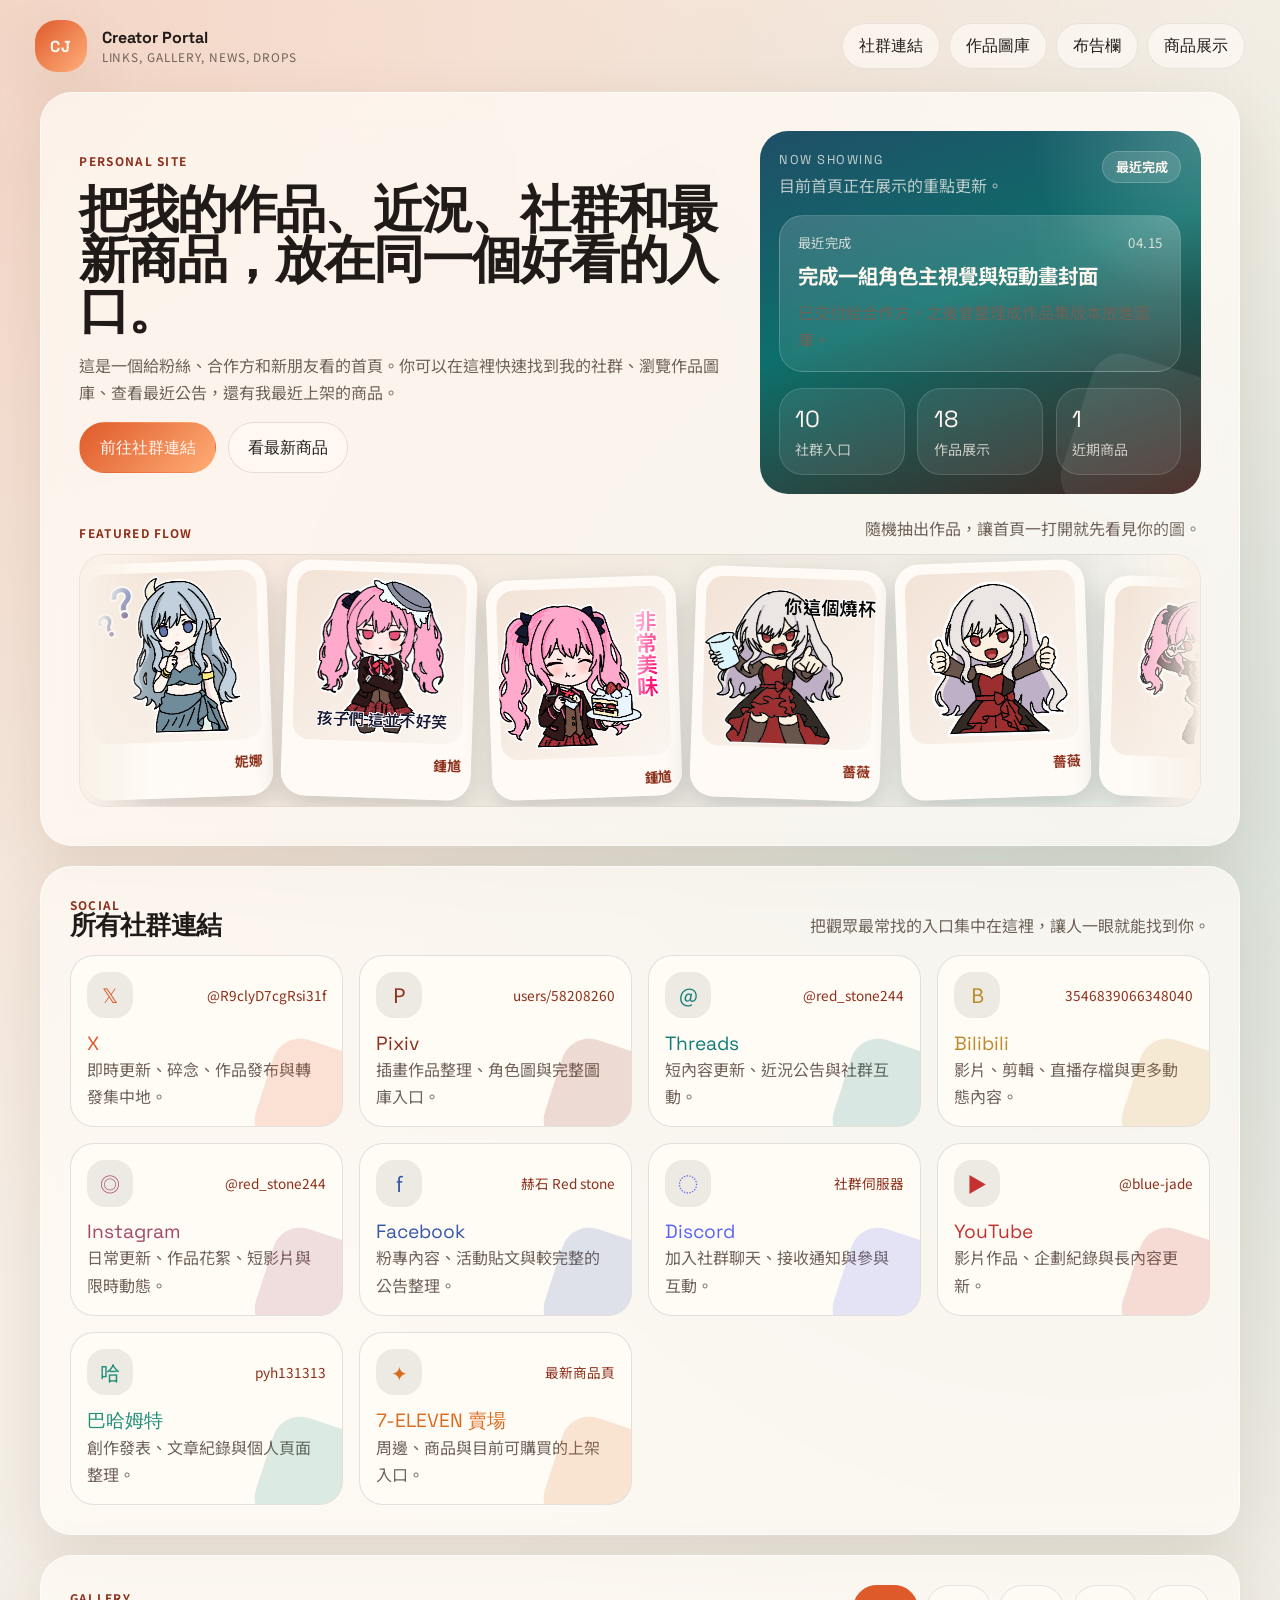
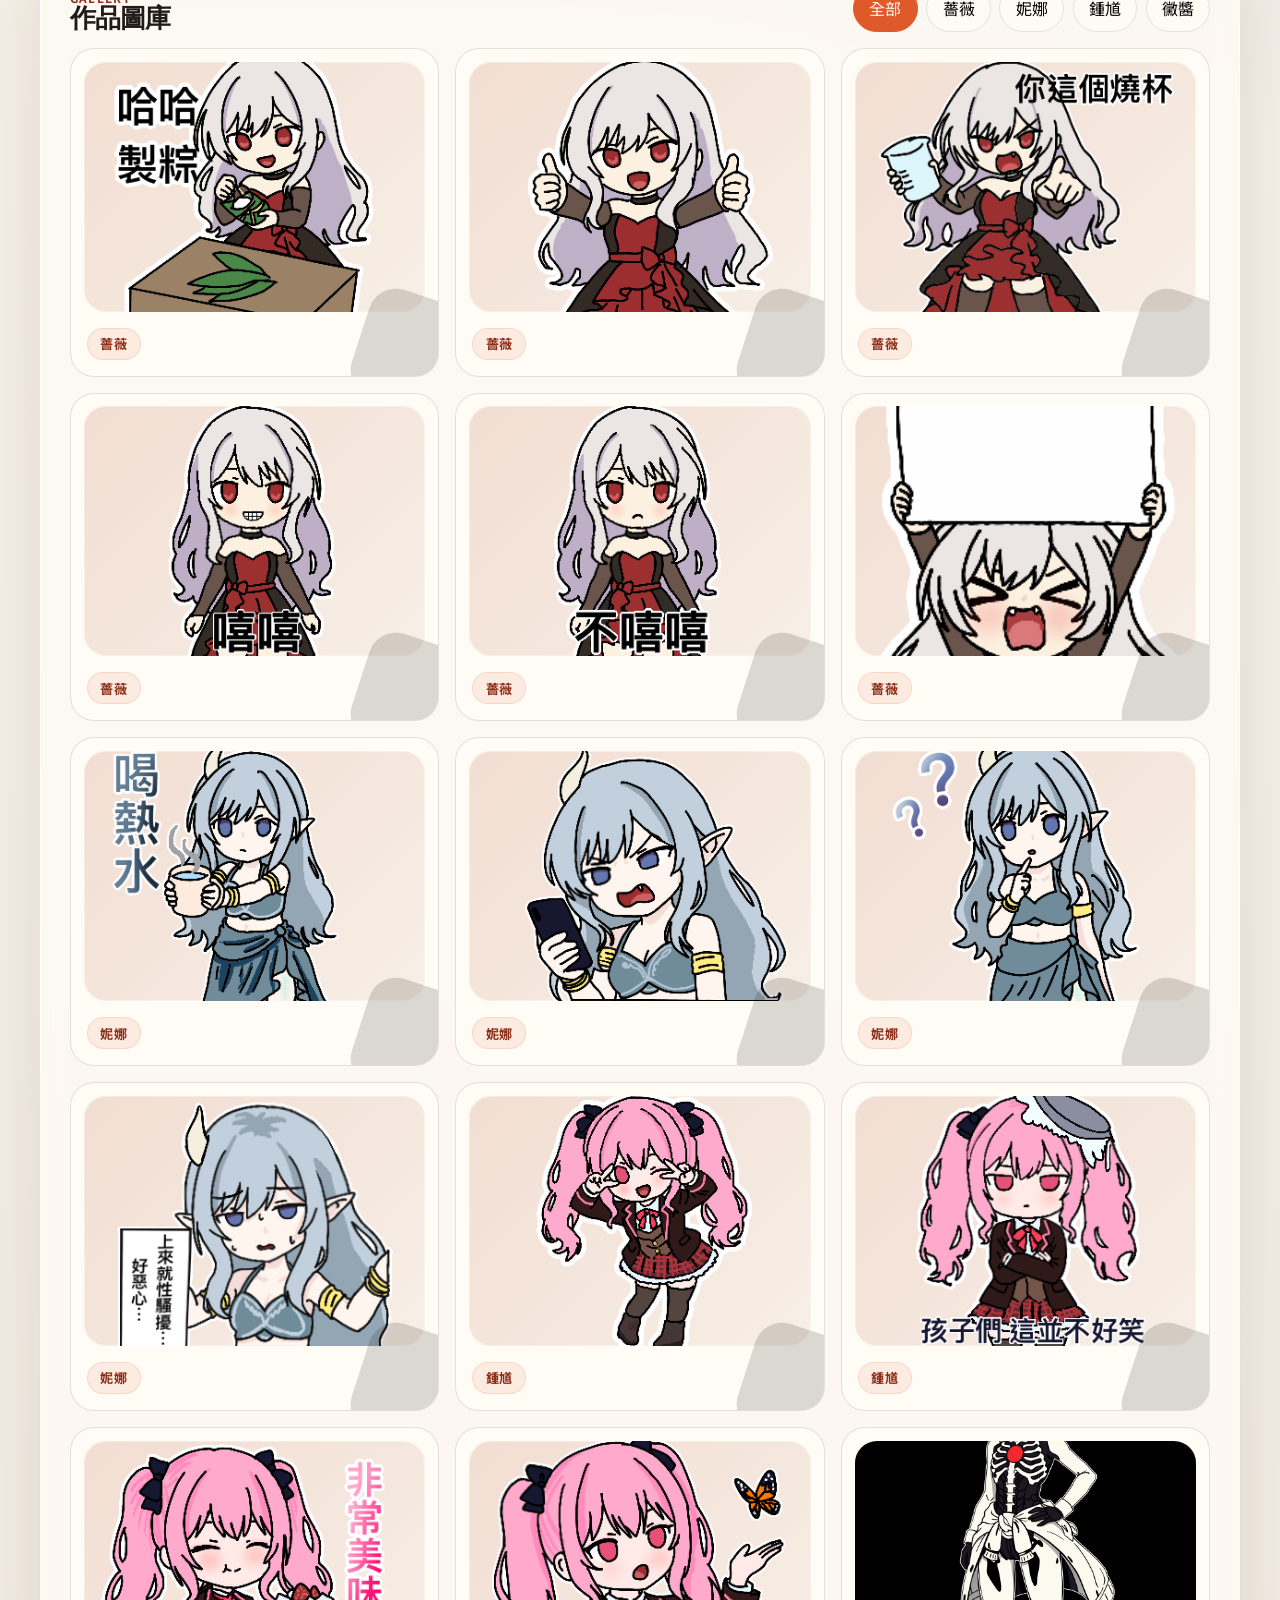
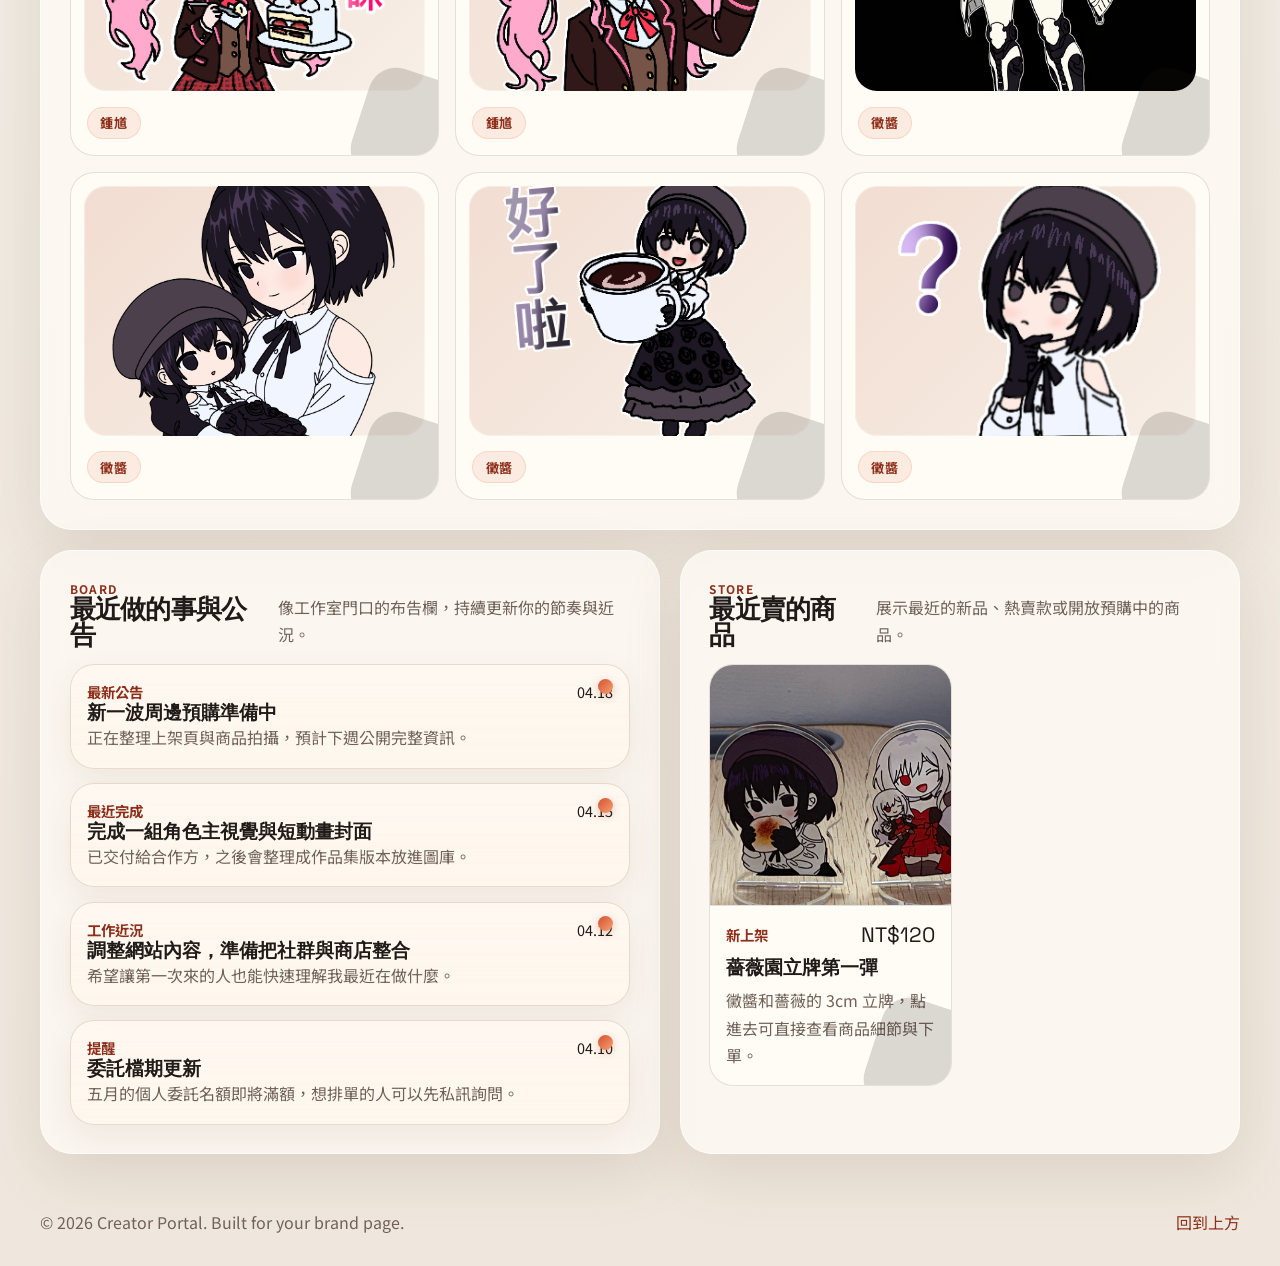
==== index.html @ 89eb7fda "Initial site build" ====
<!DOCTYPE html>
<html lang="zh-Hant">
  <head>
    <meta charset="UTF-8" />
    <meta name="viewport" content="width=device-width, initial-scale=1.0" />
    <title>Creator Link Hub</title>
    <meta
      name="description"
      content="整合社群連結、作品圖庫、最新公告與近期商品展示的個人網站。"
    />
    <link rel="preconnect" href="https://fonts.googleapis.com" />
    <link rel="preconnect" href="https://fonts.gstatic.com" crossorigin />
    <link
      href="https://fonts.googleapis.com/css2?family=Space+Grotesk:wght@400;500;700&family=Noto+Sans+TC:wght@400;500;700;900&display=swap"
      rel="stylesheet"
    />
    <link rel="stylesheet" href="./styles.css" />
  </head>
  <body>
    <div class="page-noise"></div>

    <header class="site-header">
      <a class="brand" href="#top">
        <span class="brand-mark">CJ</span>
        <span class="brand-copy">
          <strong>Creator Portal</strong>
          <small>links, gallery, news, drops</small>
        </span>
      </a>

      <nav class="site-nav" aria-label="主選單">
        <a href="#links">社群連結</a>
        <a href="#gallery">作品圖庫</a>
        <a href="#board">布告欄</a>
        <a href="#shop">商品展示</a>
      </nav>
    </header>

    <main id="top">
      <section class="hero">
        <div class="hero-copy">
          <p class="eyebrow">Personal Site</p>
          <h1>把我的作品、近況、社群和最新商品，放在同一個好看的入口。</h1>
          <p class="hero-text">
            這是一個給粉絲、合作方和新朋友看的首頁。你可以在這裡快速找到我的社群、瀏覽作品圖庫、查看最近公告，還有我最近上架的商品。
          </p>
          <div class="hero-actions">
            <a class="button button-primary" href="#links">前往社群連結</a>
            <a class="button button-ghost" href="#shop">看最新商品</a>
          </div>
        </div>

        <aside class="hero-panel">
          <div class="hero-panel-head">
            <div>
              <p class="panel-label">Now Showing</p>
              <p class="hero-panel-copy">目前首頁正在展示的重點更新。</p>
            </div>
            <span class="headline-badge" id="headlineBadge">精選中</span>
          </div>
          <div class="headline-card">
            <div class="headline-meta">
              <span id="headlineType">最新動態</span>
              <span id="headlineDate">--.--</span>
            </div>
            <strong id="headlineTitle">載入最新動態中...</strong>
            <p id="headlineText"></p>
          </div>
          <div class="hero-stats" id="heroStats"></div>
        </aside>

        <div class="hero-marquee-band">
          <div class="hero-marquee-intro">
            <p class="eyebrow">Featured Flow</p>
            <p class="hero-marquee-copy">隨機抽出作品，讓首頁一打開就先看見你的圖。</p>
          </div>
          <div class="marquee-shell" aria-label="作品跑馬燈">
            <div class="marquee-track" id="marqueeTrack"></div>
          </div>
        </div>
      </section>

      <section class="section-block" id="links">
        <div class="section-heading">
          <div>
            <p class="eyebrow">Social</p>
            <h2>所有社群連結</h2>
          </div>
          <p class="section-intro">把觀眾最常找的入口集中在這裡，讓人一眼就能找到你。</p>
        </div>
        <div class="social-grid" id="socialGrid"></div>
      </section>

      <section class="section-block" id="gallery">
        <div class="section-heading">
          <div>
            <p class="eyebrow">Gallery</p>
            <h2>作品圖庫</h2>
          </div>
          <div class="gallery-tools">
            <div class="gallery-filters" id="galleryFilters"></div>
          </div>
        </div>
        <div class="gallery-grid" id="galleryGrid"></div>
      </section>

      <section class="split-layout">
        <section class="section-block board-section" id="board">
          <div class="section-heading">
            <div>
              <p class="eyebrow">Board</p>
              <h2>最近做的事與公告</h2>
            </div>
            <p class="section-intro">像工作室門口的布告欄，持續更新你的節奏與近況。</p>
          </div>
          <div class="board-list" id="boardList"></div>
        </section>

        <section class="section-block shop-section" id="shop">
          <div class="section-heading">
            <div>
              <p class="eyebrow">Store</p>
              <h2>最近賣的商品</h2>
            </div>
            <p class="section-intro">展示最近的新品、熱賣款或開放預購中的商品。</p>
          </div>
          <div class="shop-grid" id="shopGrid"></div>
        </section>
      </section>
    </main>

    <footer class="site-footer">
      <p>© <span id="yearLabel"></span> Creator Portal. Built for your brand page.</p>
      <a href="#top">回到上方</a>
    </footer>

    <script src="./app.js"></script>
  </body>
</html>
---- styles.css ----
:root {
  --bg: #f4efe7;
  --bg-strong: #f8f4ee;
  --ink: #201b18;
  --muted: #6f6259;
  --line: rgba(32, 27, 24, 0.12);
  --card: rgba(255, 251, 246, 0.74);
  --card-strong: rgba(255, 251, 246, 0.92);
  --accent: #df5a2a;
  --accent-deep: #8d2f1a;
  --accent-soft: #ffd8c4;
  --teal: #0f7c78;
  --gold: #bd8a2a;
  --shadow: 0 20px 60px rgba(94, 55, 23, 0.12);
  --radius-xl: 32px;
  --radius-lg: 24px;
  --radius-md: 18px;
}

* {
  box-sizing: border-box;
}

html {
  scroll-behavior: smooth;
}

body {
  margin: 0;
  min-height: 100vh;
  color: var(--ink);
  font-family: "Noto Sans TC", sans-serif;
  background:
    radial-gradient(circle at top left, rgba(223, 90, 42, 0.18), transparent 28%),
    radial-gradient(circle at 85% 18%, rgba(15, 124, 120, 0.13), transparent 25%),
    linear-gradient(180deg, #f8f1e8 0%, #f2ede6 55%, #efe7dd 100%);
}

a {
  color: inherit;
  text-decoration: none;
}

button {
  font: inherit;
}

img {
  max-width: 100%;
  display: block;
}

.page-noise {
  position: fixed;
  inset: 0;
  pointer-events: none;
  opacity: 0.2;
  background-image:
    linear-gradient(rgba(255, 255, 255, 0.16) 1px, transparent 1px),
    linear-gradient(90deg, rgba(32, 27, 24, 0.02) 1px, transparent 1px);
  background-size: 100% 100%, 24px 24px;
}

.site-header,
main,
.site-footer {
  position: relative;
  z-index: 1;
}

.site-header {
  display: flex;
  align-items: center;
  justify-content: space-between;
  gap: 1rem;
  padding: 1.25rem clamp(1rem, 3vw, 2.2rem);
}

.brand {
  display: inline-flex;
  align-items: center;
  gap: 0.9rem;
}

.brand-mark {
  width: 3.25rem;
  height: 3.25rem;
  display: grid;
  place-items: center;
  border-radius: 22px;
  background: linear-gradient(135deg, var(--accent), #ffb07d);
  color: #fff7f1;
  font-family: "Space Grotesk", sans-serif;
  font-weight: 700;
  letter-spacing: 0.06em;
  box-shadow: var(--shadow);
}

.brand-copy {
  display: grid;
}

.brand-copy strong,
.site-nav a,
.button,
h1,
h2,
.social-name,
.stat-value,
.product-price {
  font-family: "Space Grotesk", sans-serif;
}

.brand-copy small {
  color: var(--muted);
  text-transform: uppercase;
  letter-spacing: 0.08em;
  font-size: 0.74rem;
}

.site-nav {
  display: flex;
  flex-wrap: wrap;
  gap: 0.55rem;
}

.site-nav a {
  padding: 0.7rem 1rem;
  border-radius: 999px;
  background: rgba(255, 251, 246, 0.65);
  border: 1px solid rgba(32, 27, 24, 0.08);
  transition: transform 160ms ease, background 160ms ease;
}

.site-nav a:hover,
.button:hover,
.filter-chip:hover {
  transform: translateY(-1px);
}

main {
  width: min(1200px, calc(100% - 2rem));
  margin: 0 auto;
  padding-bottom: 3rem;
}

.hero,
.section-block {
  background: var(--card);
  border: 1px solid rgba(255, 255, 255, 0.6);
  box-shadow: var(--shadow);
  backdrop-filter: blur(14px);
}

.marquee-heading {
  display: flex;
  align-items: center;
  justify-content: space-between;
  gap: 1rem;
  margin-bottom: 0.9rem;
}

.marquee-copy {
  color: var(--muted);
}

.hero-marquee-intro {
  display: flex;
  align-items: end;
  justify-content: space-between;
  gap: 1rem;
}

.hero-marquee-copy {
  color: var(--muted);
  line-height: 1.6;
}

.marquee-shell {
  position: relative;
  overflow: hidden;
  border-radius: 26px;
  padding: 0.45rem 0;
  background:
    linear-gradient(90deg, rgba(255, 248, 242, 0.96), rgba(255, 248, 242, 0.14) 10%, rgba(255, 248, 242, 0.14) 90%, rgba(255, 248, 242, 0.96)),
    linear-gradient(135deg, rgba(223, 90, 42, 0.09), rgba(15, 124, 120, 0.08));
  border: 1px solid rgba(32, 27, 24, 0.08);
}

.marquee-shell::before,
.marquee-shell::after {
  content: "";
  position: absolute;
  top: 0;
  bottom: 0;
  width: 4.5rem;
  z-index: 2;
  pointer-events: none;
}

.marquee-shell::before {
  left: 0;
  background: linear-gradient(90deg, rgba(248, 241, 232, 1), rgba(248, 241, 232, 0));
}

.marquee-shell::after {
  right: 0;
  background: linear-gradient(270deg, rgba(248, 241, 232, 1), rgba(248, 241, 232, 0));
}

.marquee-track {
  display: flex;
  width: max-content;
  gap: 0.9rem;
  animation: marquee-scroll 34s linear infinite;
  will-change: transform;
}

.marquee-item {
  width: 190px;
  flex: 0 0 190px;
  padding: 0.55rem;
  border-radius: 24px;
  background: rgba(255, 251, 246, 0.94);
  border: 1px solid rgba(255, 255, 255, 0.38);
  box-shadow: 0 12px 28px rgba(11, 25, 31, 0.16);
  transform: rotate(calc(var(--tilt, 0) * 1deg));
}

.marquee-item:nth-child(3n) {
  margin-top: 1rem;
}

.marquee-item:nth-child(4n) {
  margin-top: 0.35rem;
}

.marquee-image {
  width: 100%;
  aspect-ratio: 1 / 1;
  object-fit: cover;
  border-radius: 18px;
  background: linear-gradient(135deg, #f3e3d7, #fbf6f0);
}

.marquee-caption {
  display: flex;
  justify-content: flex-end;
  margin-top: 0.65rem;
  font-size: 0.86rem;
}

.marquee-caption span {
  color: var(--accent-deep);
  white-space: nowrap;
  font-weight: 700;
}

.hero {
  display: grid;
  grid-template-columns: minmax(0, 1.2fr) minmax(300px, 0.8fr);
  gap: 1.2rem;
  padding: clamp(1.4rem, 4vw, 2.4rem);
  border-radius: var(--radius-xl);
  overflow: hidden;
}

.hero-copy {
  display: grid;
  align-content: center;
  gap: 1rem;
}

.hero-marquee-band {
  grid-column: 1 / -1;
  display: grid;
  gap: 0.8rem;
  padding-top: 0.15rem;
}

.eyebrow {
  margin: 0;
  color: var(--accent-deep);
  text-transform: uppercase;
  letter-spacing: 0.11em;
  font-size: 0.74rem;
  font-weight: 700;
}

h1,
h2,
p {
  margin: 0;
}

h3 {
  margin: 0;
  font-family: "Space Grotesk", sans-serif;
  font-size: 1.2rem;
  line-height: 1.15;
}

h1 {
  font-size: clamp(2.2rem, 4vw, 4.8rem);
  line-height: 0.98;
  letter-spacing: -0.04em;
}

h2 {
  font-size: clamp(1.6rem, 2vw, 2.3rem);
  line-height: 1;
  letter-spacing: -0.03em;
}

.hero-text,
.section-intro,
.headline-card p,
.social-copy,
.gallery-copy,
.board-copy,
.product-copy {
  color: var(--muted);
  line-height: 1.7;
}

.hero-actions {
  display: flex;
  flex-wrap: wrap;
  gap: 0.75rem;
}

.button {
  display: inline-flex;
  align-items: center;
  justify-content: center;
  min-height: 3rem;
  padding: 0.85rem 1.2rem;
  border-radius: 999px;
  border: 1px solid transparent;
  transition: transform 160ms ease, background 160ms ease, border 160ms ease;
}

.button-primary {
  background: linear-gradient(135deg, var(--accent), #ffad76);
  color: #fff9f4;
}

.button-ghost {
  background: rgba(255, 251, 246, 0.6);
  border-color: rgba(32, 27, 24, 0.12);
}

.hero-panel {
  position: relative;
  display: grid;
  gap: 1rem;
  align-content: start;
  padding: 1.2rem;
  border-radius: 28px;
  color: #fff8f1;
  background:
    radial-gradient(circle at top right, rgba(255, 255, 255, 0.22), transparent 30%),
    linear-gradient(160deg, #1f4f67 0%, #0d6f6b 45%, #43211c 100%);
}

.hero-panel::after {
  content: "";
  position: absolute;
  right: -2rem;
  bottom: -2rem;
  width: 10rem;
  height: 10rem;
  border-radius: 32px;
  background: rgba(255, 255, 255, 0.08);
  transform: rotate(18deg);
}

.panel-label {
  position: relative;
  z-index: 1;
  font-family: "Space Grotesk", sans-serif;
  letter-spacing: 0.12em;
  text-transform: uppercase;
  font-size: 0.8rem;
  color: rgba(255, 248, 241, 0.75);
}

.hero-panel-head {
  position: relative;
  z-index: 1;
  display: flex;
  align-items: start;
  justify-content: space-between;
  gap: 1rem;
}

.hero-panel-copy {
  margin-top: 0.35rem;
  color: rgba(255, 248, 241, 0.72);
  line-height: 1.6;
}

.headline-badge {
  display: inline-flex;
  align-items: center;
  justify-content: center;
  min-height: 2rem;
  padding: 0.35rem 0.8rem;
  border-radius: 999px;
  background: rgba(255, 255, 255, 0.14);
  border: 1px solid rgba(255, 255, 255, 0.18);
  color: #fff8f1;
  font-size: 0.82rem;
  font-weight: 700;
  white-space: nowrap;
}

.headline-card,
.stat-card,
.social-card,
.gallery-card,
.board-card,
.product-card {
  position: relative;
  overflow: hidden;
  border-radius: var(--radius-lg);
}

.headline-card {
  position: relative;
  z-index: 1;
  display: grid;
  gap: 0.75rem;
  padding: 1.1rem;
  background:
    linear-gradient(180deg, rgba(255, 255, 255, 0.16), rgba(255, 255, 255, 0.08)),
    radial-gradient(circle at top right, rgba(255, 255, 255, 0.12), transparent 36%);
  border: 1px solid rgba(255, 255, 255, 0.16);
}

.headline-card strong {
  font-size: 1.28rem;
  line-height: 1.1;
}

.headline-meta {
  display: flex;
  align-items: center;
  justify-content: space-between;
  gap: 0.8rem;
  color: rgba(255, 248, 241, 0.78);
  font-size: 0.83rem;
  letter-spacing: 0.04em;
}

.hero-stats {
  position: relative;
  z-index: 1;
  display: grid;
  grid-template-columns: repeat(3, minmax(0, 1fr));
  gap: 0.8rem;
}

.stat-card {
  padding: 0.95rem;
  background: rgba(255, 255, 255, 0.08);
  border: 1px solid rgba(255, 255, 255, 0.14);
}

.stat-value {
  display: block;
  font-size: 1.45rem;
}

.stat-label {
  display: block;
  margin-top: 0.3rem;
  color: rgba(255, 248, 241, 0.72);
  font-size: 0.88rem;
}

.section-block {
  margin-top: 1.25rem;
  padding: clamp(1.1rem, 3vw, 1.8rem);
  border-radius: var(--radius-xl);
}

.section-heading {
  display: flex;
  align-items: end;
  justify-content: space-between;
  gap: 1rem;
  margin-bottom: 1rem;
}

.gallery-tools {
  display: flex;
  justify-content: flex-end;
}

.gallery-filters {
  display: flex;
  flex-wrap: wrap;
  gap: 0.55rem;
}

.filter-chip {
  padding: 0.65rem 0.95rem;
  border-radius: 999px;
  border: 1px solid rgba(32, 27, 24, 0.1);
  background: rgba(255, 251, 246, 0.7);
  cursor: pointer;
  transition: transform 160ms ease, background 160ms ease, color 160ms ease;
}

.filter-chip.is-active {
  background: var(--accent);
  border-color: var(--accent);
  color: #fff8f2;
}

.social-grid,
.gallery-grid,
.shop-grid {
  display: grid;
  gap: 1rem;
}

.social-grid {
  grid-template-columns: repeat(4, minmax(0, 1fr));
}

.social-card {
  display: grid;
  gap: 0.8rem;
  padding: 1rem;
  background: var(--card-strong);
  border: 1px solid var(--line);
}

.social-card::after,
.gallery-card::after,
.product-card::after {
  content: "";
  position: absolute;
  inset: auto -2rem -2rem auto;
  width: 7rem;
  height: 7rem;
  border-radius: 28px;
  transform: rotate(18deg);
  opacity: 0.16;
  background: currentColor;
}

.social-meta {
  display: flex;
  align-items: center;
  justify-content: space-between;
  gap: 0.8rem;
}

.social-icon {
  width: 2.9rem;
  height: 2.9rem;
  display: grid;
  place-items: center;
  border-radius: 18px;
  background: rgba(32, 27, 24, 0.08);
  font-size: 1.25rem;
}

.social-name {
  font-size: 1.2rem;
}

.social-tag {
  font-size: 0.85rem;
  color: var(--accent-deep);
}

.gallery-grid {
  grid-template-columns: repeat(3, minmax(0, 1fr));
}

.gallery-card {
  background: var(--card-strong);
  border: 1px solid var(--line);
}

.gallery-card-link {
  color: inherit;
  transition: transform 160ms ease, box-shadow 160ms ease, border-color 160ms ease;
}

.gallery-card-link:hover {
  transform: translateY(-2px);
  box-shadow: 0 20px 44px rgba(94, 55, 23, 0.14);
  border-color: rgba(223, 90, 42, 0.28);
}

.gallery-thumb {
  aspect-ratio: 4 / 3;
  padding: 0.8rem;
}

.gallery-art {
  width: 100%;
  height: 100%;
  border-radius: 22px;
  box-shadow: inset 0 0 0 1px rgba(255, 255, 255, 0.35);
}

.gallery-image {
  object-fit: cover;
  background: linear-gradient(135deg, #f2ddd2, #f7efe6);
}

.gallery-body,
.product-body {
  display: grid;
  gap: 0.55rem;
  padding: 1rem;
}

.gallery-meta,
.board-meta,
.product-meta {
  display: flex;
  align-items: center;
  justify-content: space-between;
  gap: 0.8rem;
  font-size: 0.9rem;
}

.gallery-type,
.board-type,
.product-status {
  color: var(--accent-deep);
  font-weight: 700;
}

.gallery-body {
  padding-top: 0.2rem;
}

.gallery-meta {
  justify-content: flex-start;
}

.gallery-type {
  display: inline-flex;
  align-items: center;
  min-height: 2rem;
  padding: 0.32rem 0.78rem;
  border-radius: 999px;
  background: rgba(223, 90, 42, 0.1);
  border: 1px solid rgba(223, 90, 42, 0.14);
  font-size: 0.82rem;
  letter-spacing: 0.04em;
}

.split-layout {
  display: grid;
  grid-template-columns: minmax(0, 1.05fr) minmax(0, 0.95fr);
  gap: 1.25rem;
}

.board-list {
  display: grid;
  gap: 0.9rem;
}

.board-card {
  padding: 1rem;
  background:
    linear-gradient(180deg, rgba(255, 248, 240, 0.98), rgba(254, 246, 236, 0.88)),
    repeating-linear-gradient(
      180deg,
      rgba(32, 27, 24, 0.05) 0,
      rgba(32, 27, 24, 0.05) 1px,
      transparent 1px,
      transparent 2rem
    );
  border: 1px solid rgba(128, 88, 50, 0.18);
  box-shadow: 0 12px 32px rgba(94, 55, 23, 0.08);
}

.board-pin {
  position: absolute;
  top: 0.85rem;
  right: 1rem;
  width: 0.95rem;
  height: 0.95rem;
  border-radius: 999px;
  background: linear-gradient(135deg, #d35132, #f7a06f);
  box-shadow: 0 3px 8px rgba(141, 47, 26, 0.26);
}

.board-title {
  padding-right: 1.25rem;
}

.shop-grid {
  grid-template-columns: repeat(2, minmax(0, 1fr));
}

.product-card {
  background: var(--card-strong);
  border: 1px solid var(--line);
}

.product-card-link {
  color: inherit;
  transition: transform 160ms ease, box-shadow 160ms ease, border-color 160ms ease;
}

.product-card-link:hover {
  transform: translateY(-2px);
  box-shadow: 0 20px 44px rgba(94, 55, 23, 0.14);
  border-color: rgba(223, 90, 42, 0.28);
}

.product-visual {
  aspect-ratio: 1 / 1;
  border-bottom: 1px solid var(--line);
}

.product-art {
  width: 100%;
  height: 100%;
}

.product-image {
  object-fit: cover;
  display: block;
}

.product-price {
  font-size: 1.3rem;
}

.site-footer {
  width: min(1200px, calc(100% - 2rem));
  margin: 0 auto;
  padding: 0.5rem 0 2rem;
  display: flex;
  align-items: center;
  justify-content: space-between;
  gap: 1rem;
  color: var(--muted);
}

.site-footer a {
  color: var(--accent-deep);
}

@keyframes marquee-scroll {
  from {
    transform: translateX(0);
  }

  to {
    transform: translateX(calc(-50% - 0.45rem));
  }
}

@media (max-width: 1024px) {
  .hero,
  .split-layout,
  .social-grid,
  .gallery-grid {
    grid-template-columns: 1fr;
  }

  .shop-grid {
    grid-template-columns: repeat(2, minmax(0, 1fr));
  }

  .section-heading,
  .hero-marquee-intro,
  .hero-panel-head {
    align-items: start;
    flex-direction: column;
  }
}

@media (max-width: 720px) {
  .site-header,
  .site-footer {
    width: calc(100% - 1.25rem);
    margin: 0 auto;
    padding-left: 0;
    padding-right: 0;
  }

  main {
    width: calc(100% - 1.25rem);
  }

  .site-header,
  .site-footer,
  .hero-stats {
    grid-template-columns: 1fr;
  }

  .site-header,
  .site-footer {
    display: grid;
  }

  .site-nav {
    overflow-x: auto;
    padding-bottom: 0.2rem;
  }

  .hero-stats,
  .shop-grid,
  .social-grid,
  .gallery-grid {
    grid-template-columns: 1fr;
  }

  .marquee-item {
    width: 150px;
    flex-basis: 150px;
  }

  .hero {
    padding: 1.1rem;
    border-radius: 24px;
  }

  h1 {
    font-size: 2.3rem;
  }

  .section-block {
    border-radius: 24px;
  }
}
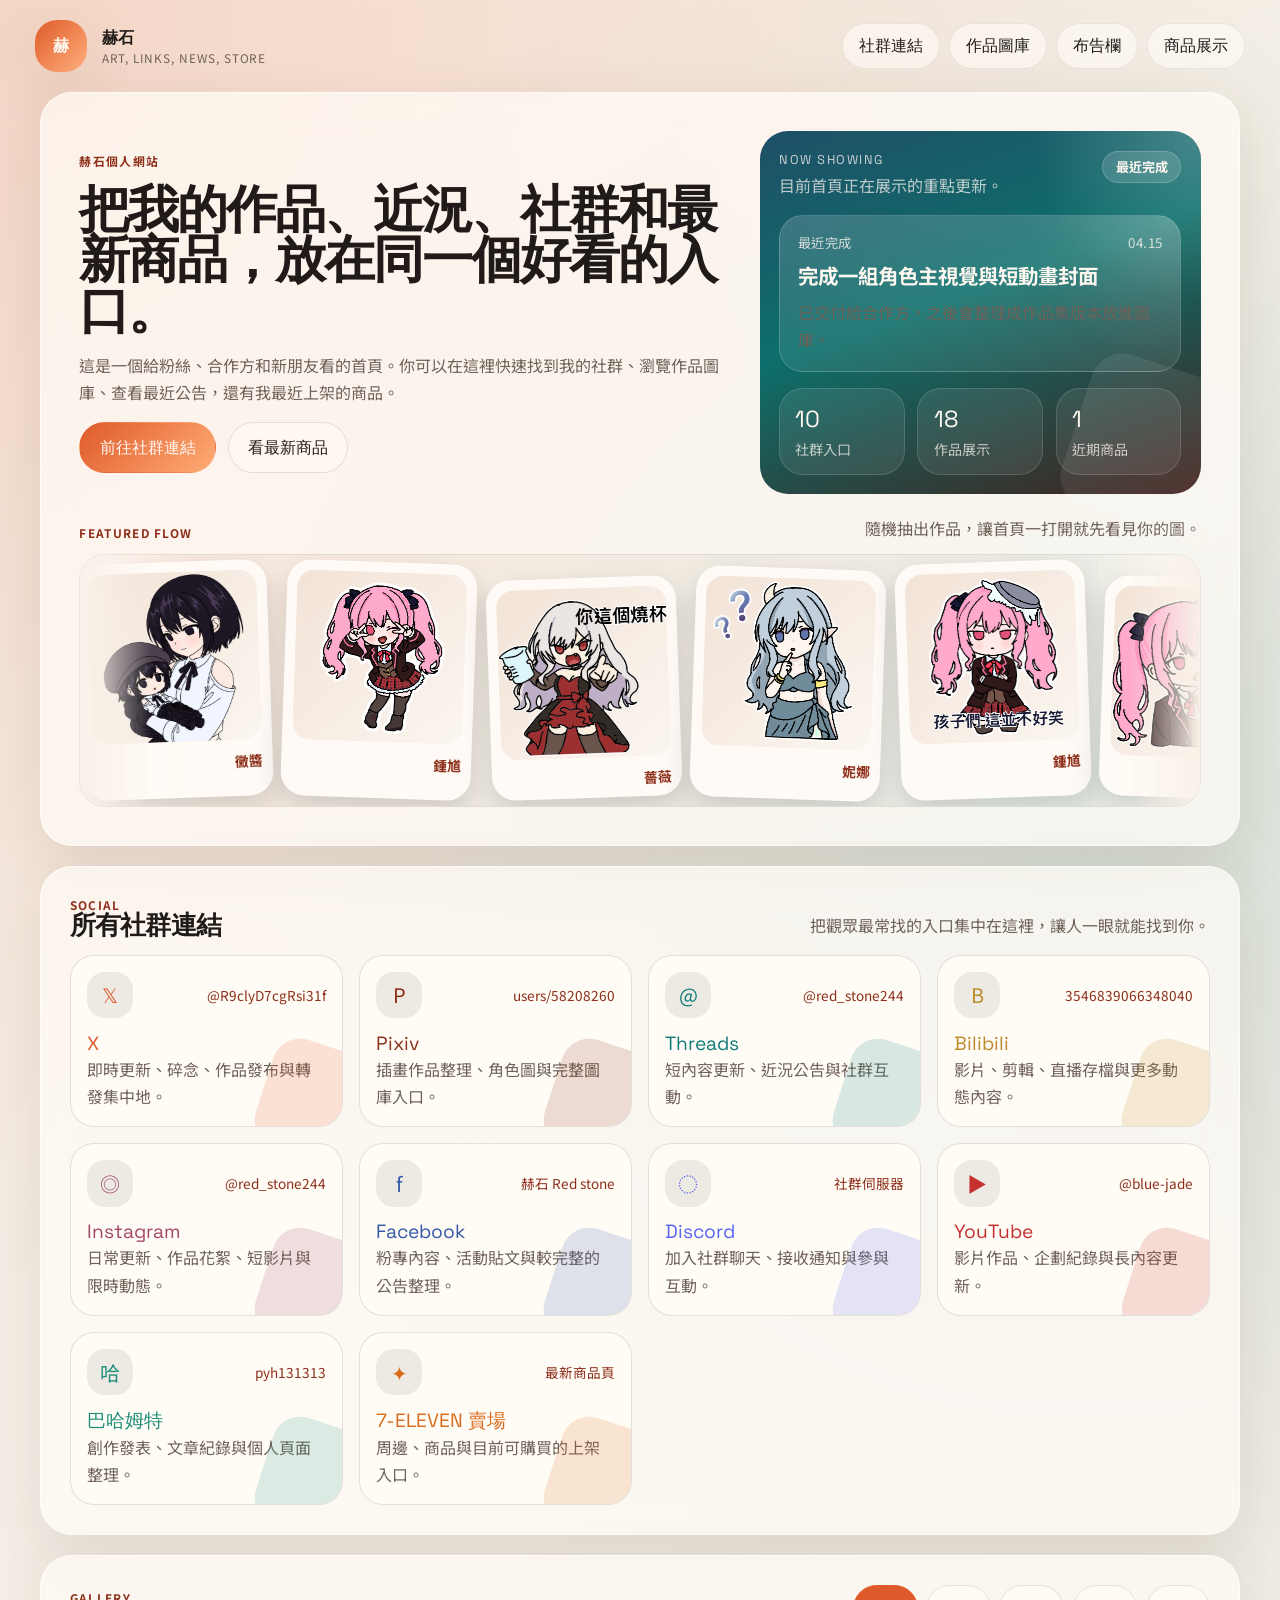
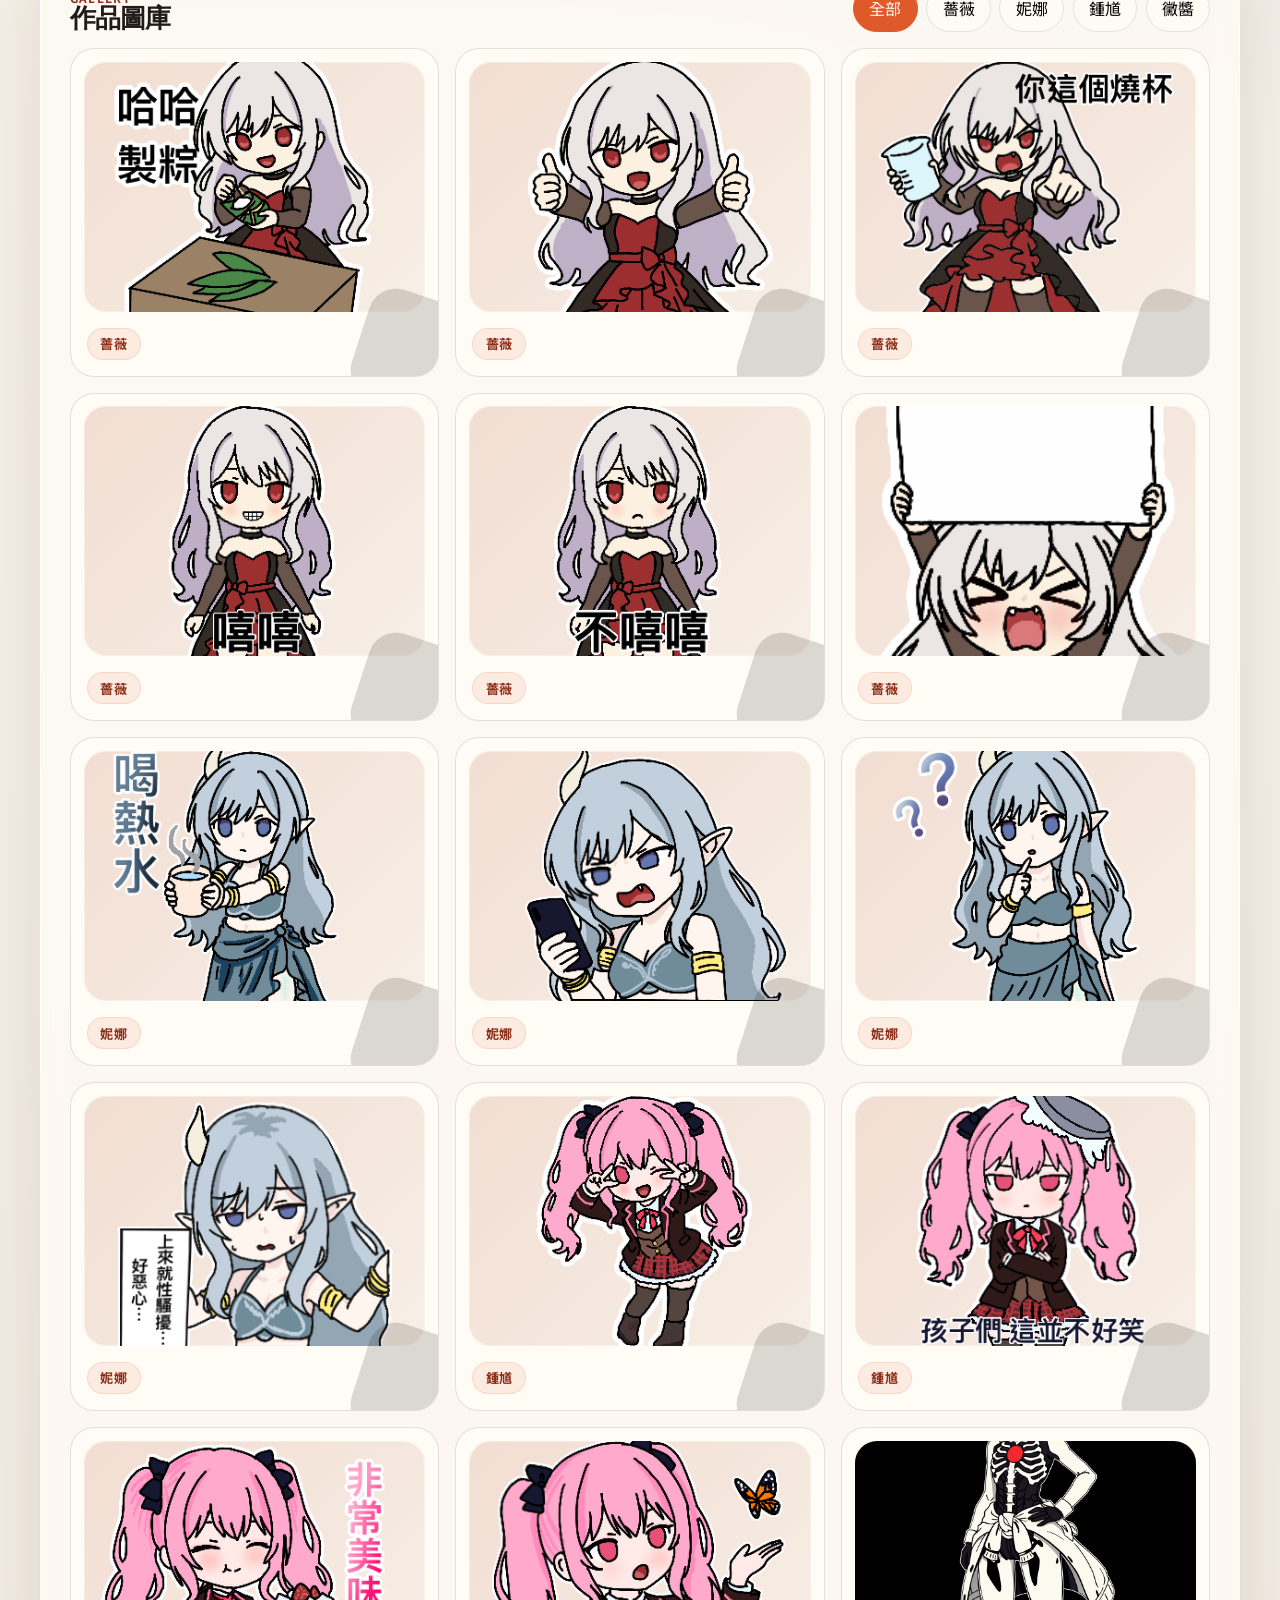
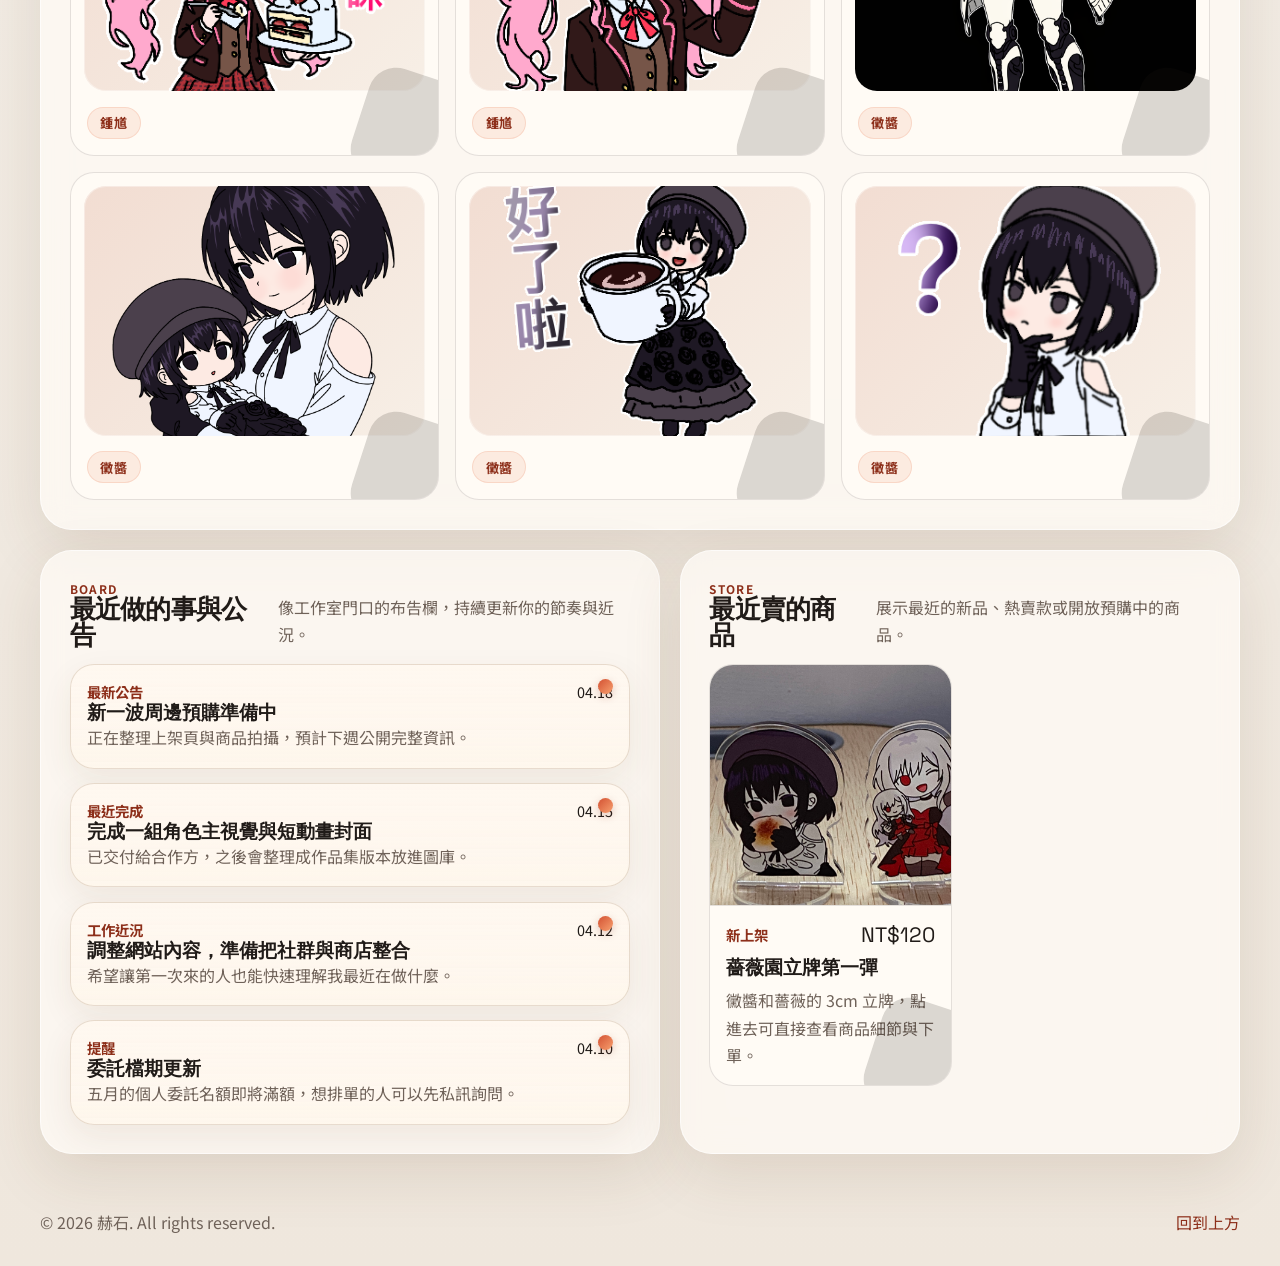
==== commit ab7ace59: "Rename site brand to 赫石" ====
--- a/index.html
+++ b/index.html
@@ -3,7 +3,7 @@
   <head>
     <meta charset="UTF-8" />
     <meta name="viewport" content="width=device-width, initial-scale=1.0" />
-    <title>Creator Link Hub</title>
+    <title>赫石 | 個人網站</title>
     <meta
       name="description"
       content="整合社群連結、作品圖庫、最新公告與近期商品展示的個人網站。"
@@ -21,10 +21,10 @@
 
     <header class="site-header">
       <a class="brand" href="#top">
-        <span class="brand-mark">CJ</span>
+        <span class="brand-mark">赫</span>
         <span class="brand-copy">
-          <strong>Creator Portal</strong>
-          <small>links, gallery, news, drops</small>
+          <strong>赫石</strong>
+          <small>art, links, news, store</small>
         </span>
       </a>
 
@@ -39,7 +39,7 @@
     <main id="top">
       <section class="hero">
         <div class="hero-copy">
-          <p class="eyebrow">Personal Site</p>
+          <p class="eyebrow">赫石個人網站</p>
           <h1>把我的作品、近況、社群和最新商品，放在同一個好看的入口。</h1>
           <p class="hero-text">
             這是一個給粉絲、合作方和新朋友看的首頁。你可以在這裡快速找到我的社群、瀏覽作品圖庫、查看最近公告，還有我最近上架的商品。
@@ -130,7 +130,7 @@
     </main>
 
     <footer class="site-footer">
-      <p>© <span id="yearLabel"></span> Creator Portal. Built for your brand page.</p>
+      <p>© <span id="yearLabel"></span> 赫石. All rights reserved.</p>
       <a href="#top">回到上方</a>
     </footer>
 
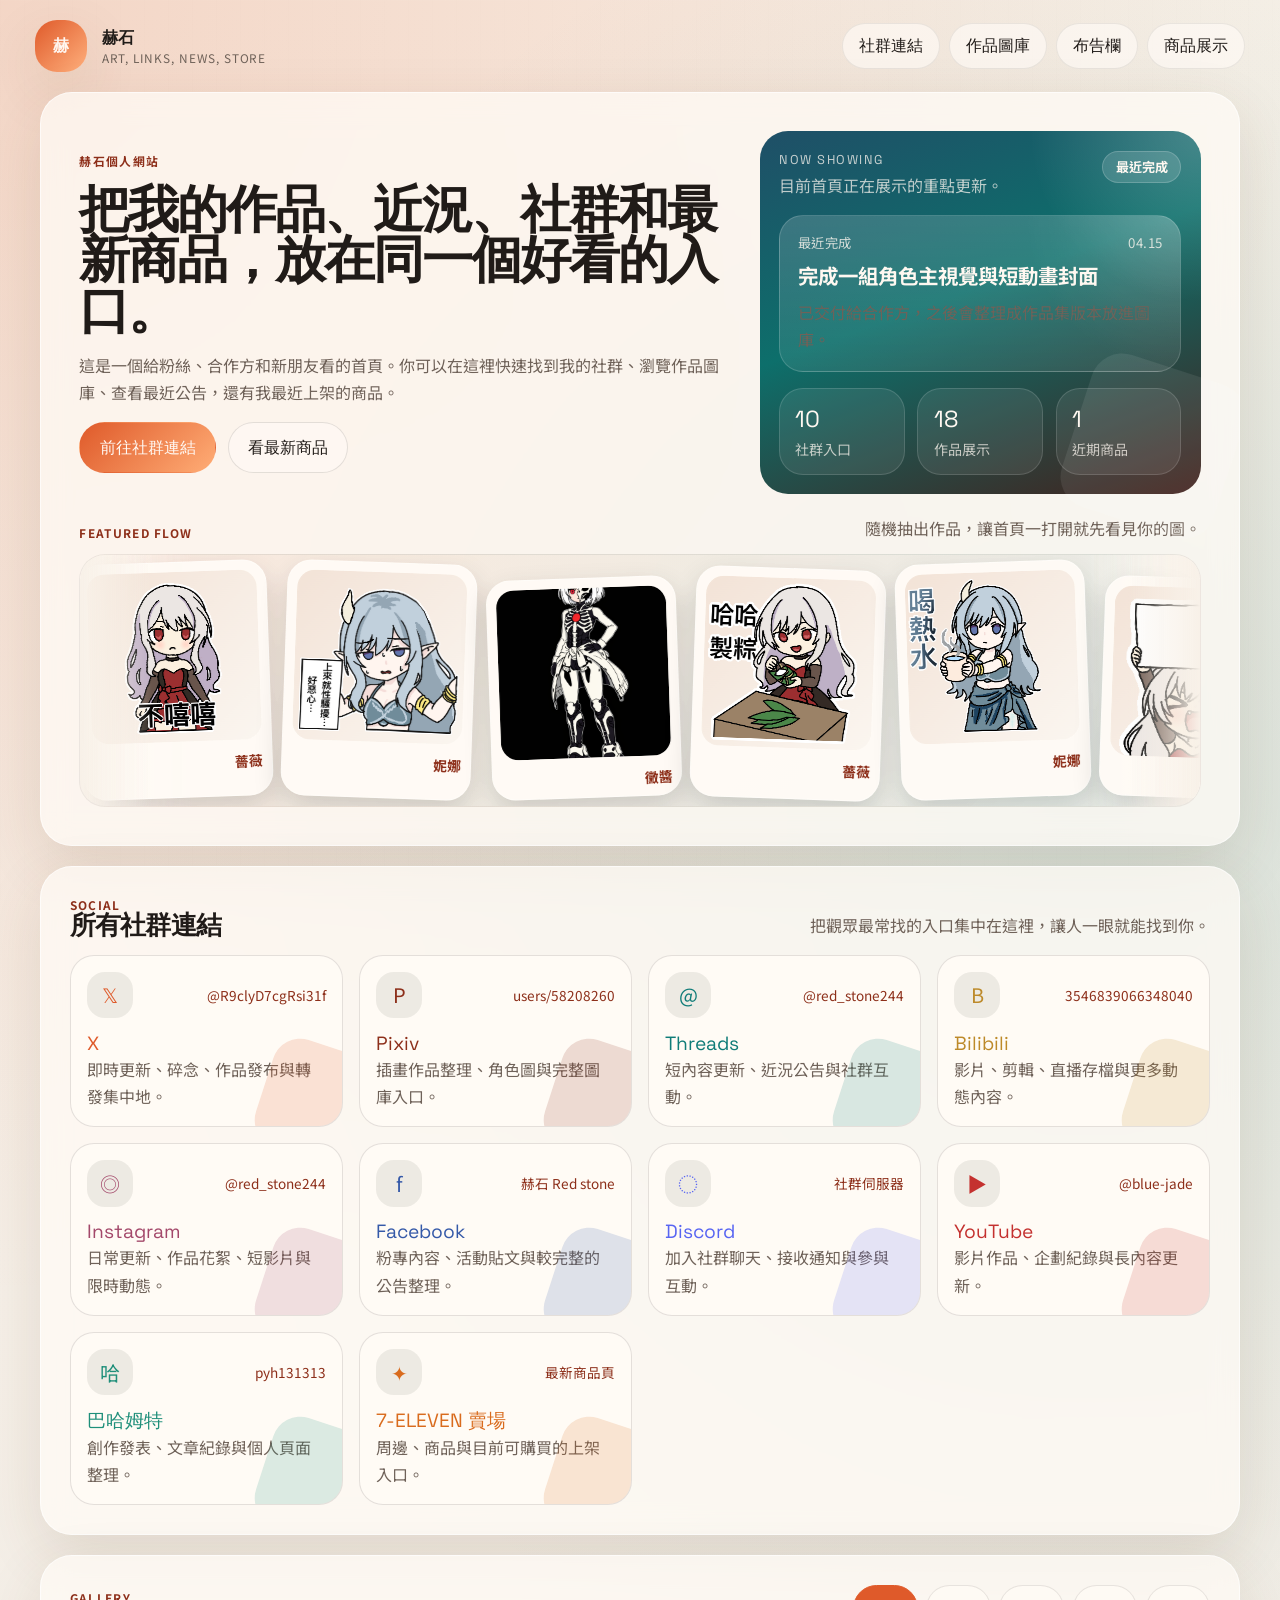
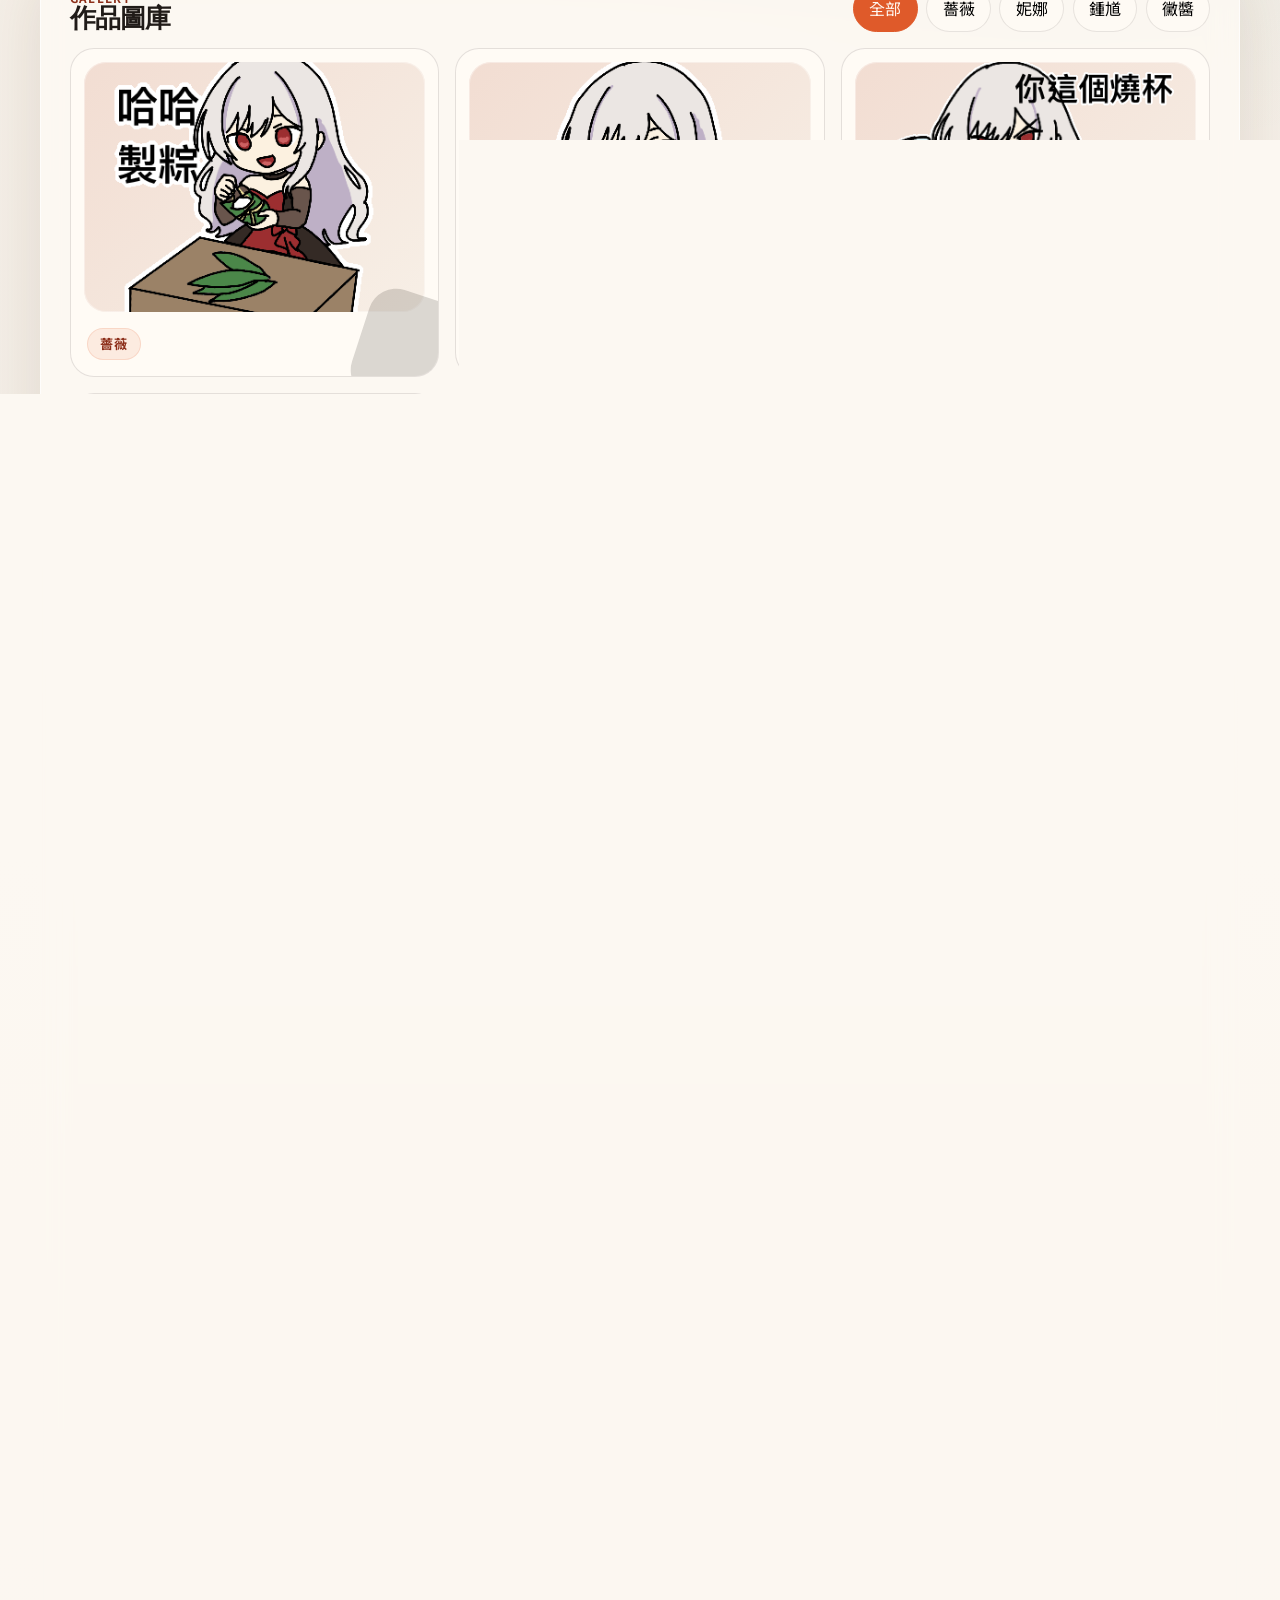
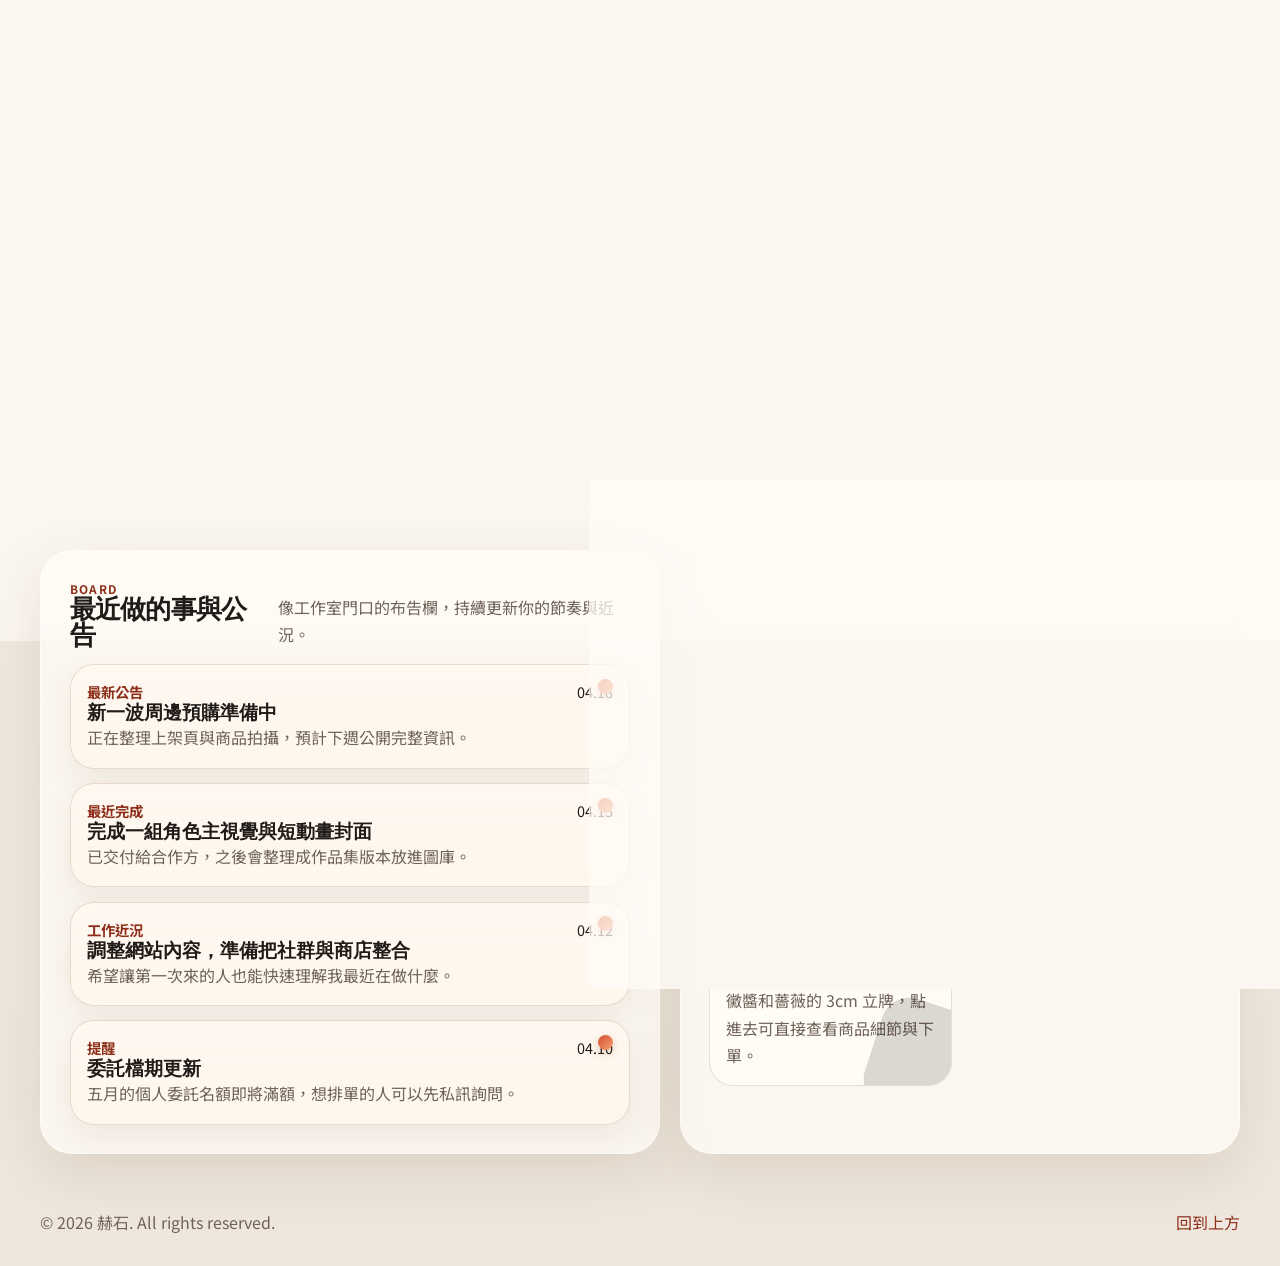
==== commit 097e3181: "Add gallery sync workflow" ====
--- a/index.html
+++ b/index.html
@@ -134,6 +134,7 @@
       <a href="#top">回到上方</a>
     </footer>
 
+    <script src="./data/gallery-data.js"></script>
     <script src="./app.js"></script>
   </body>
 </html>
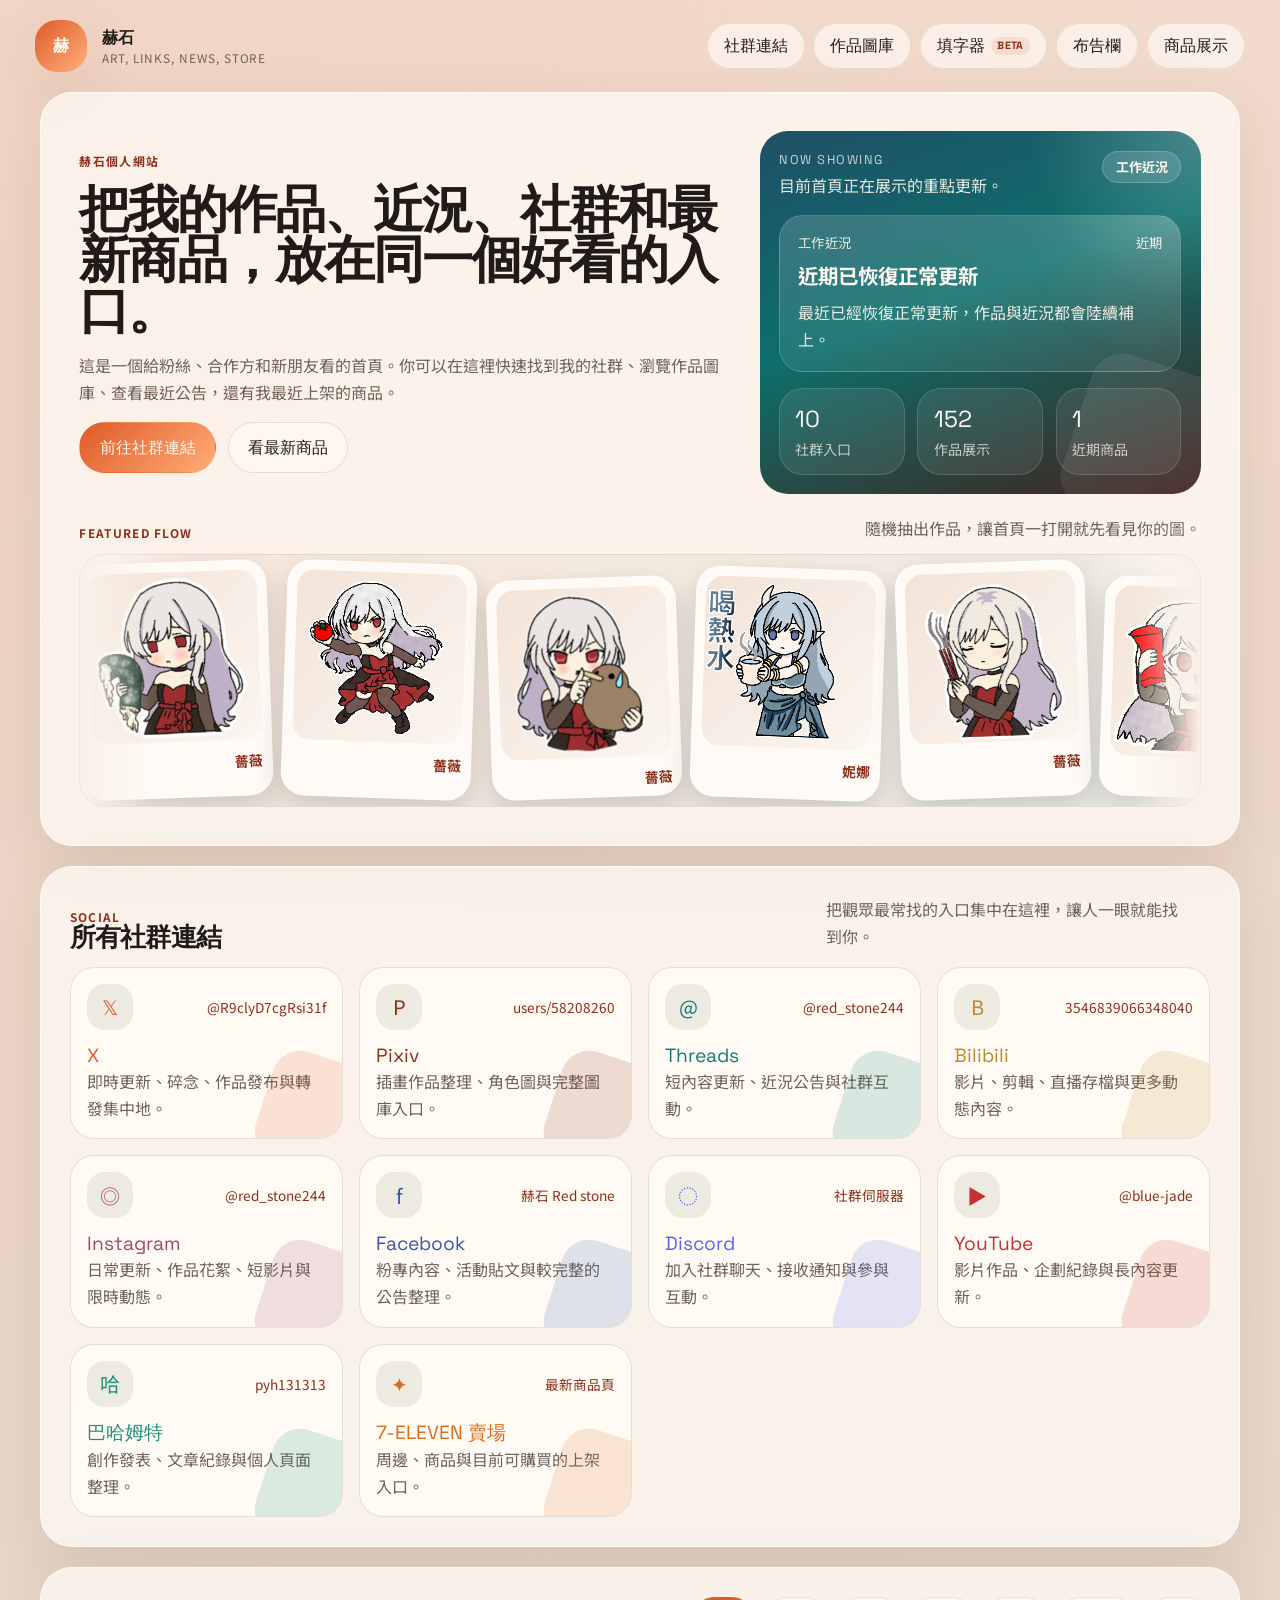
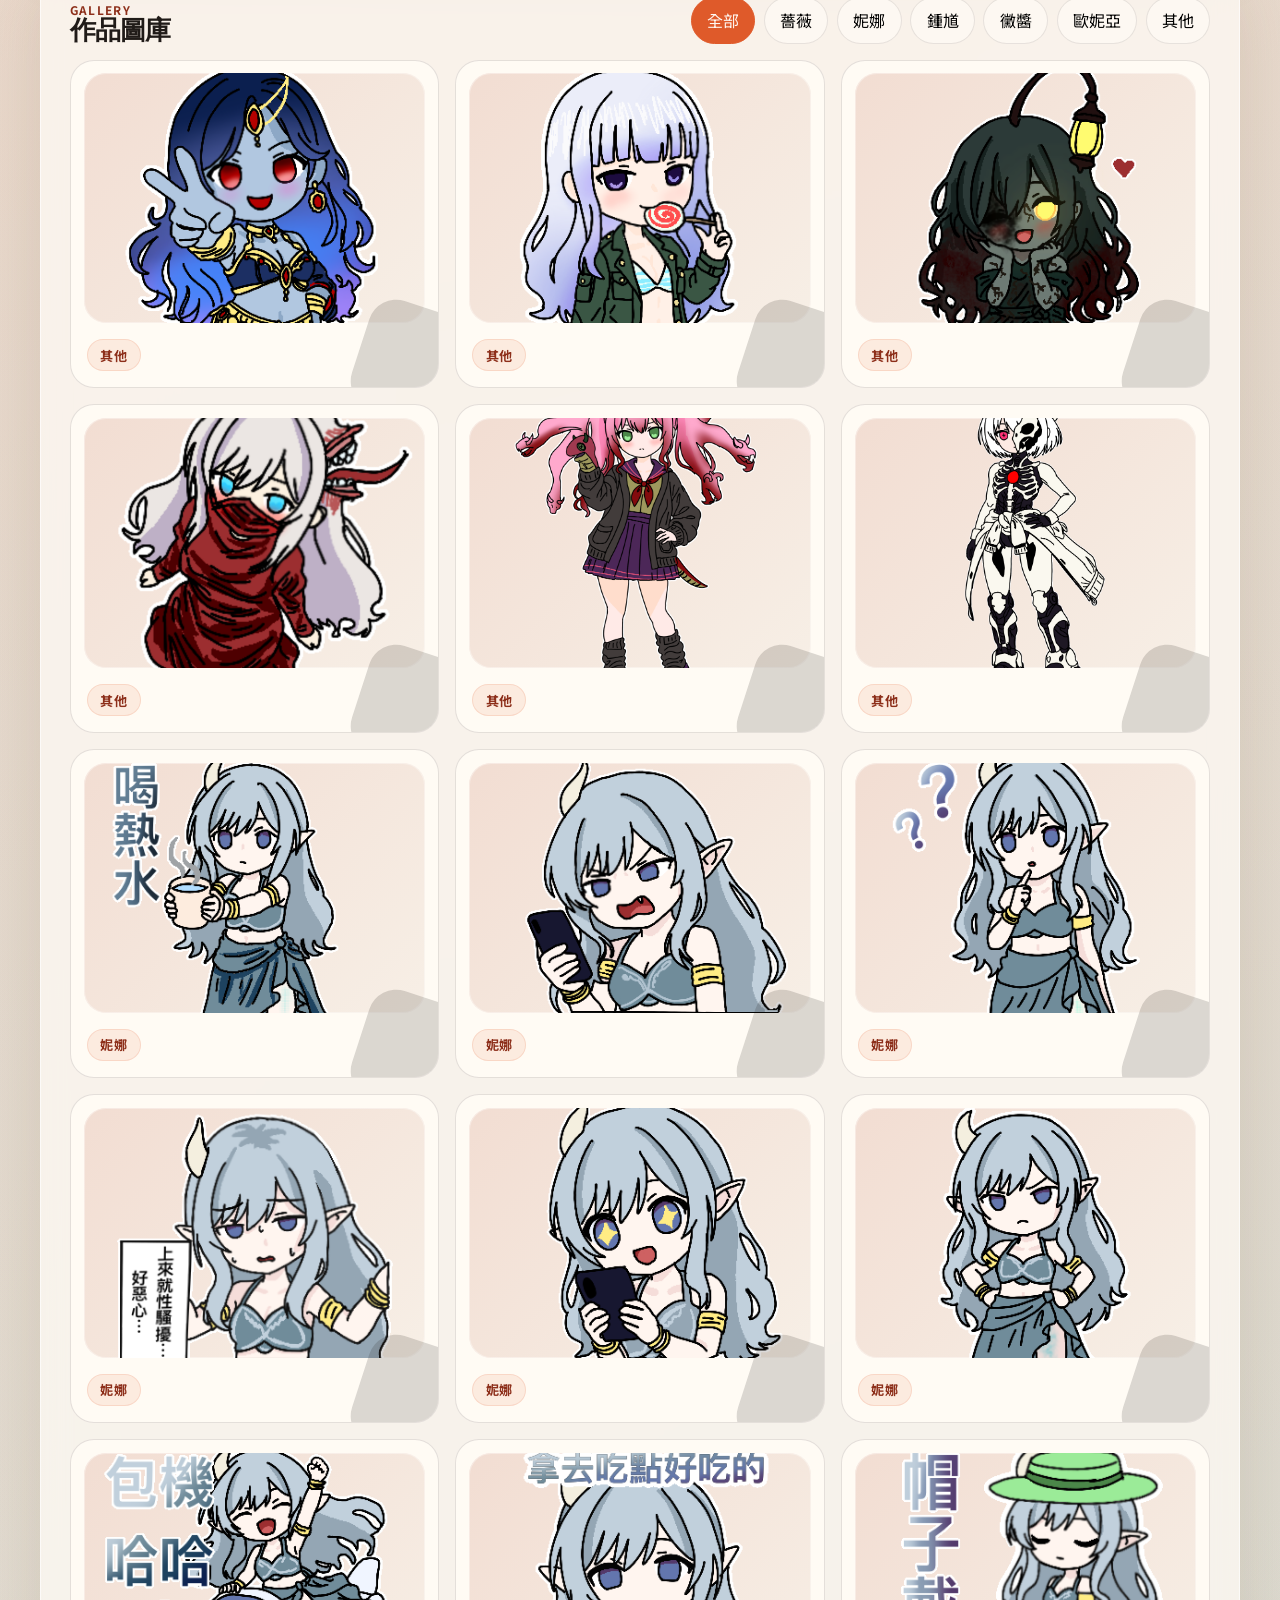
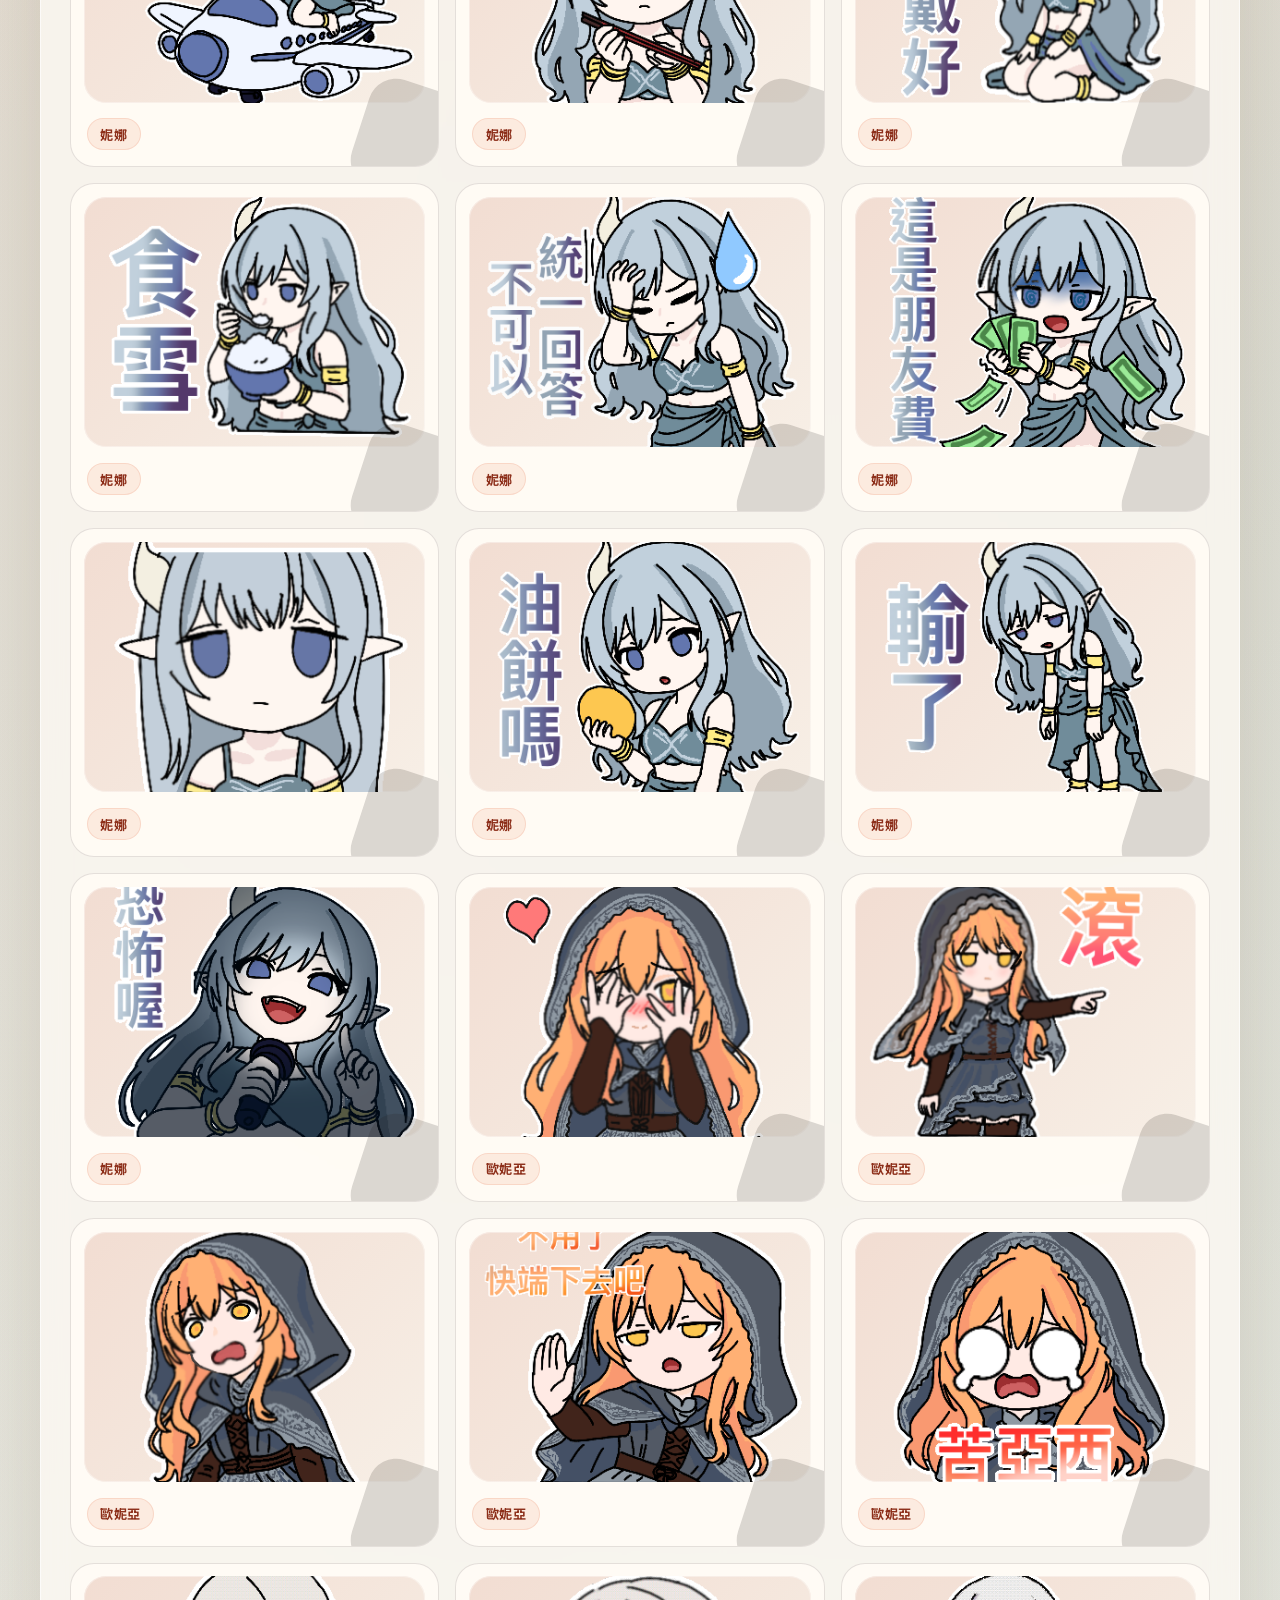
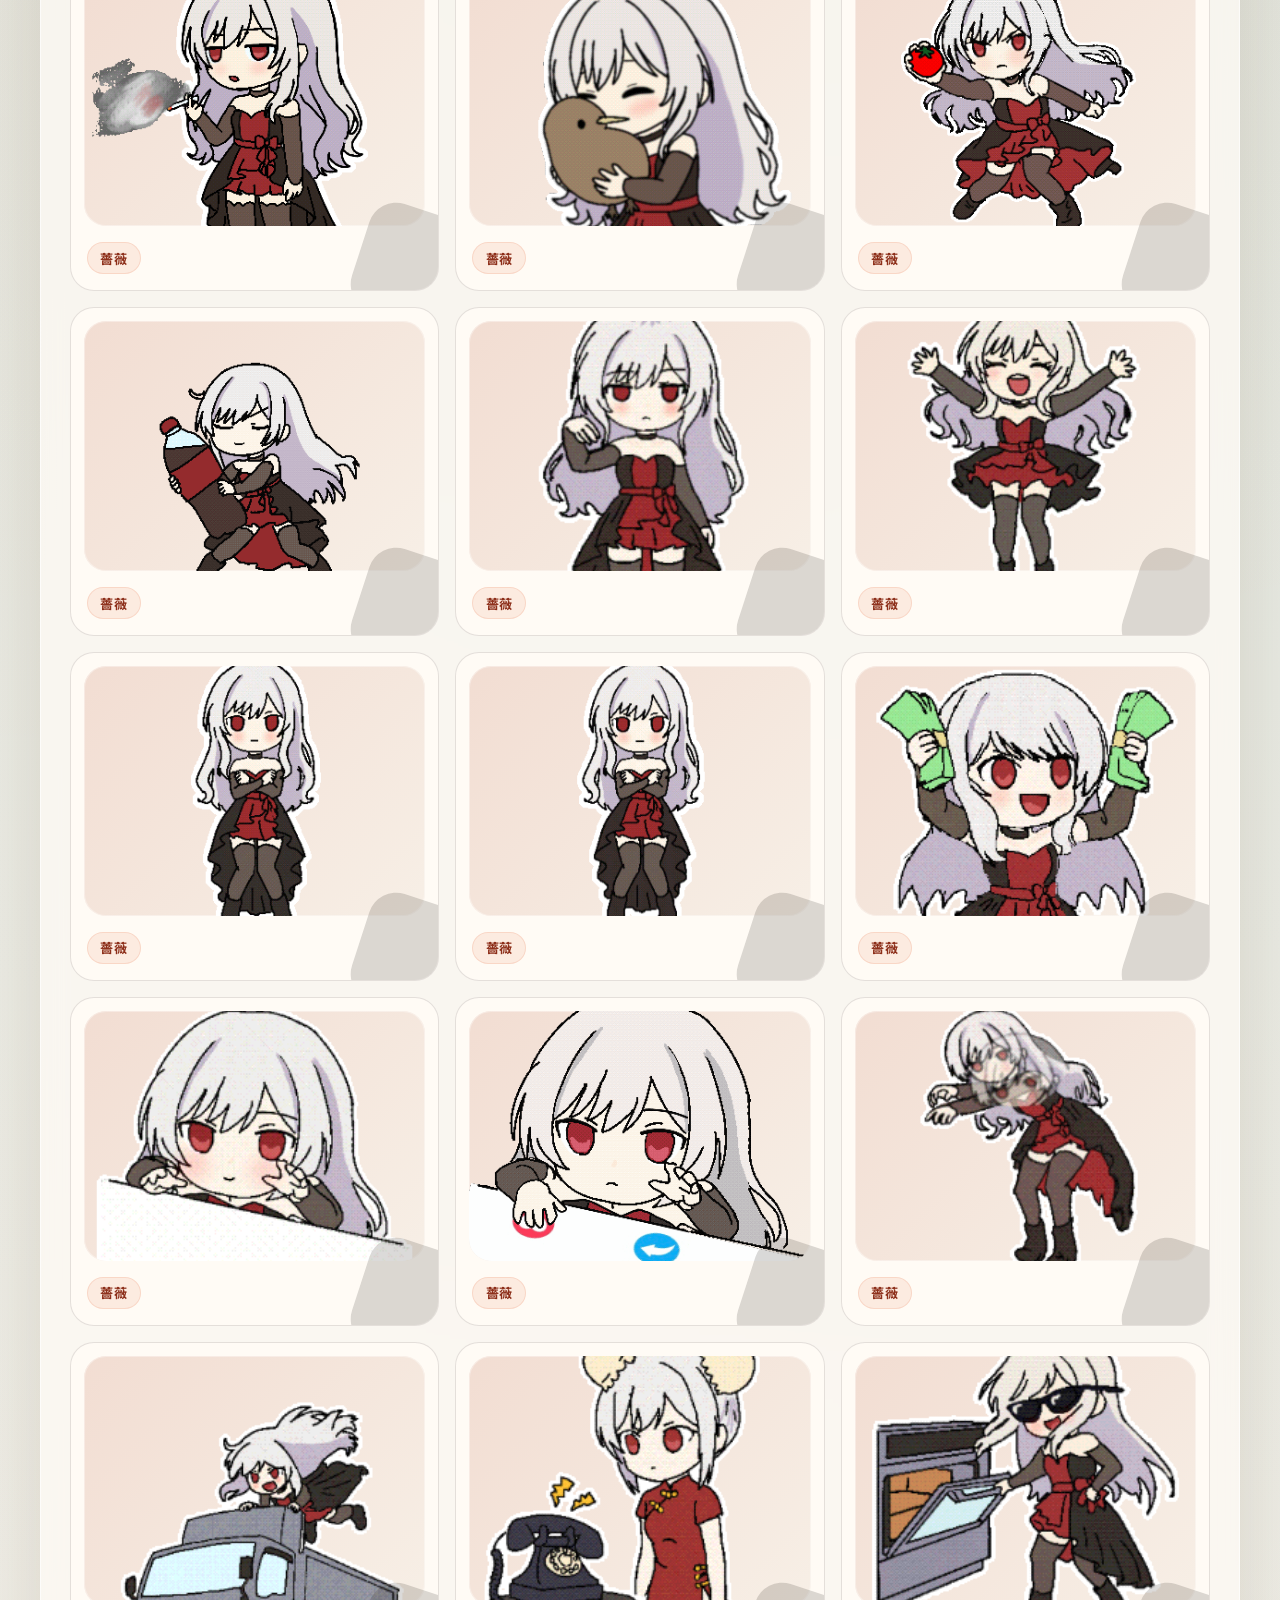
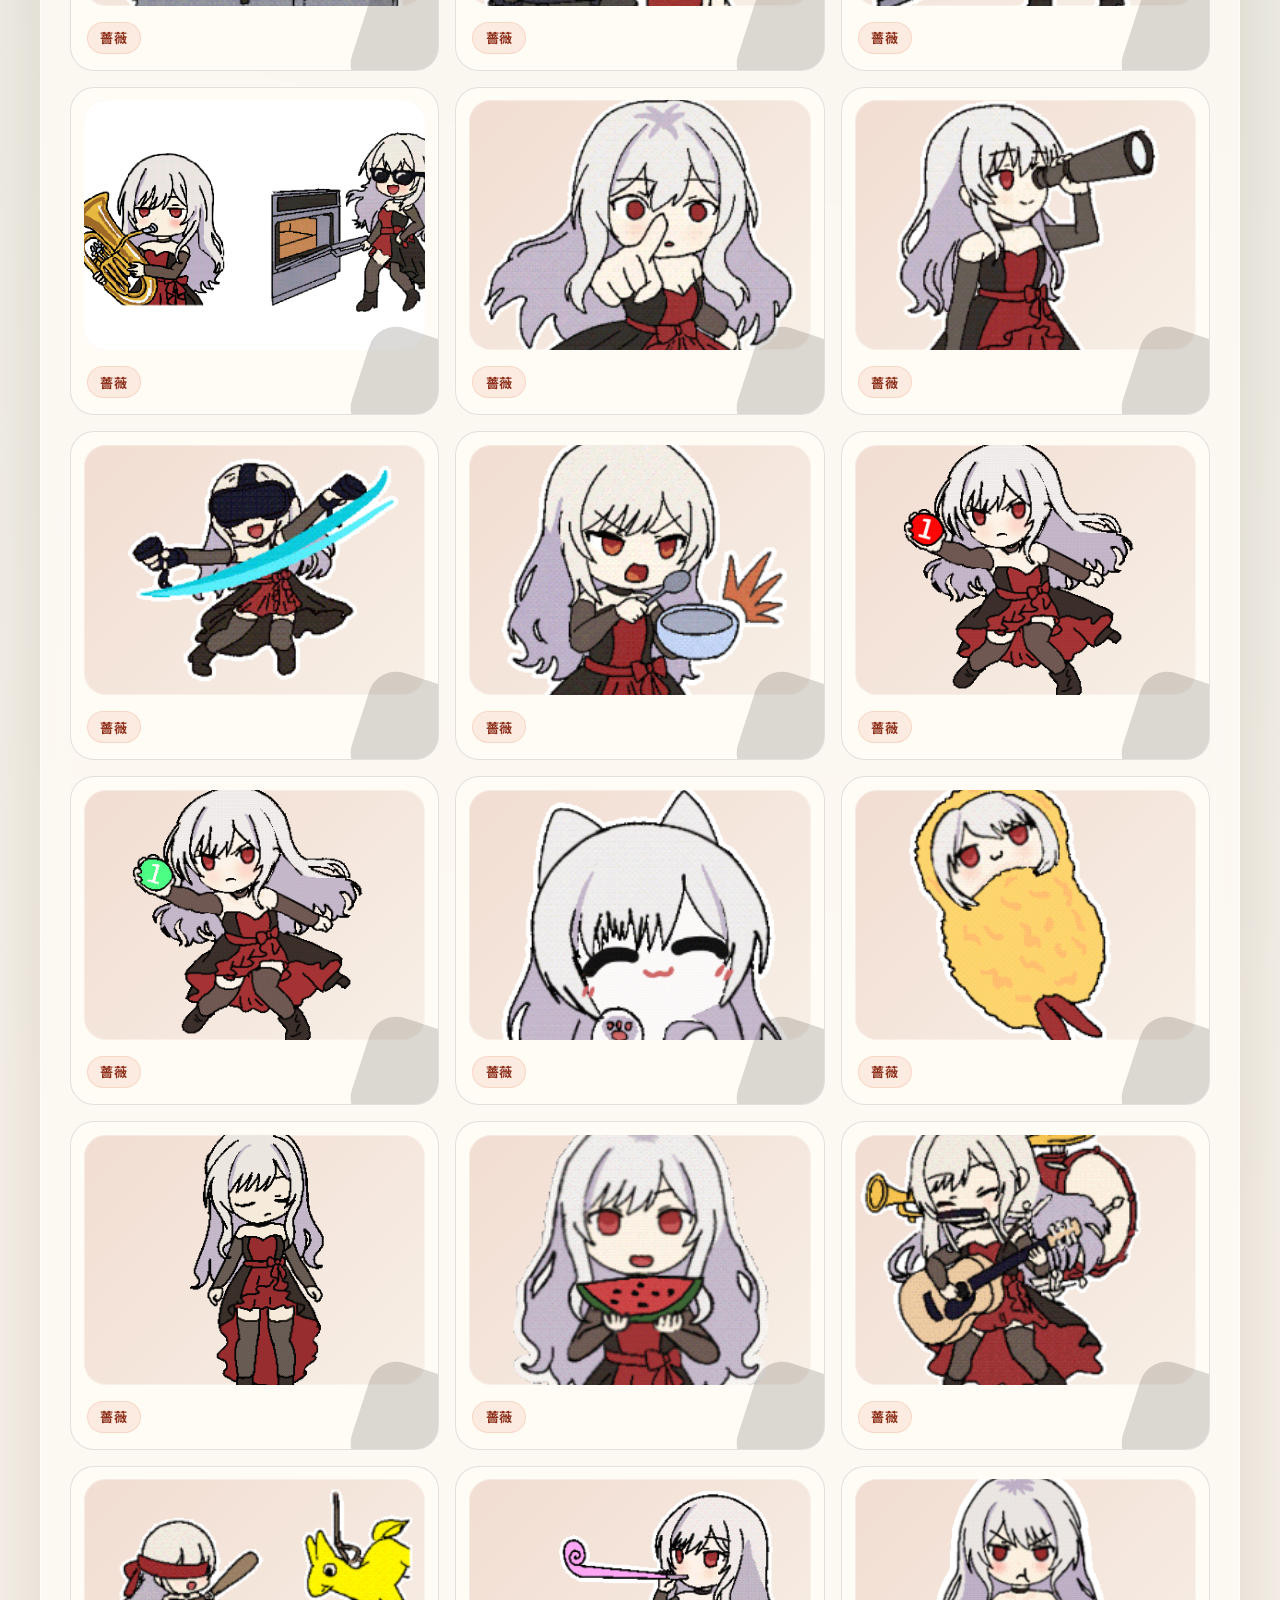
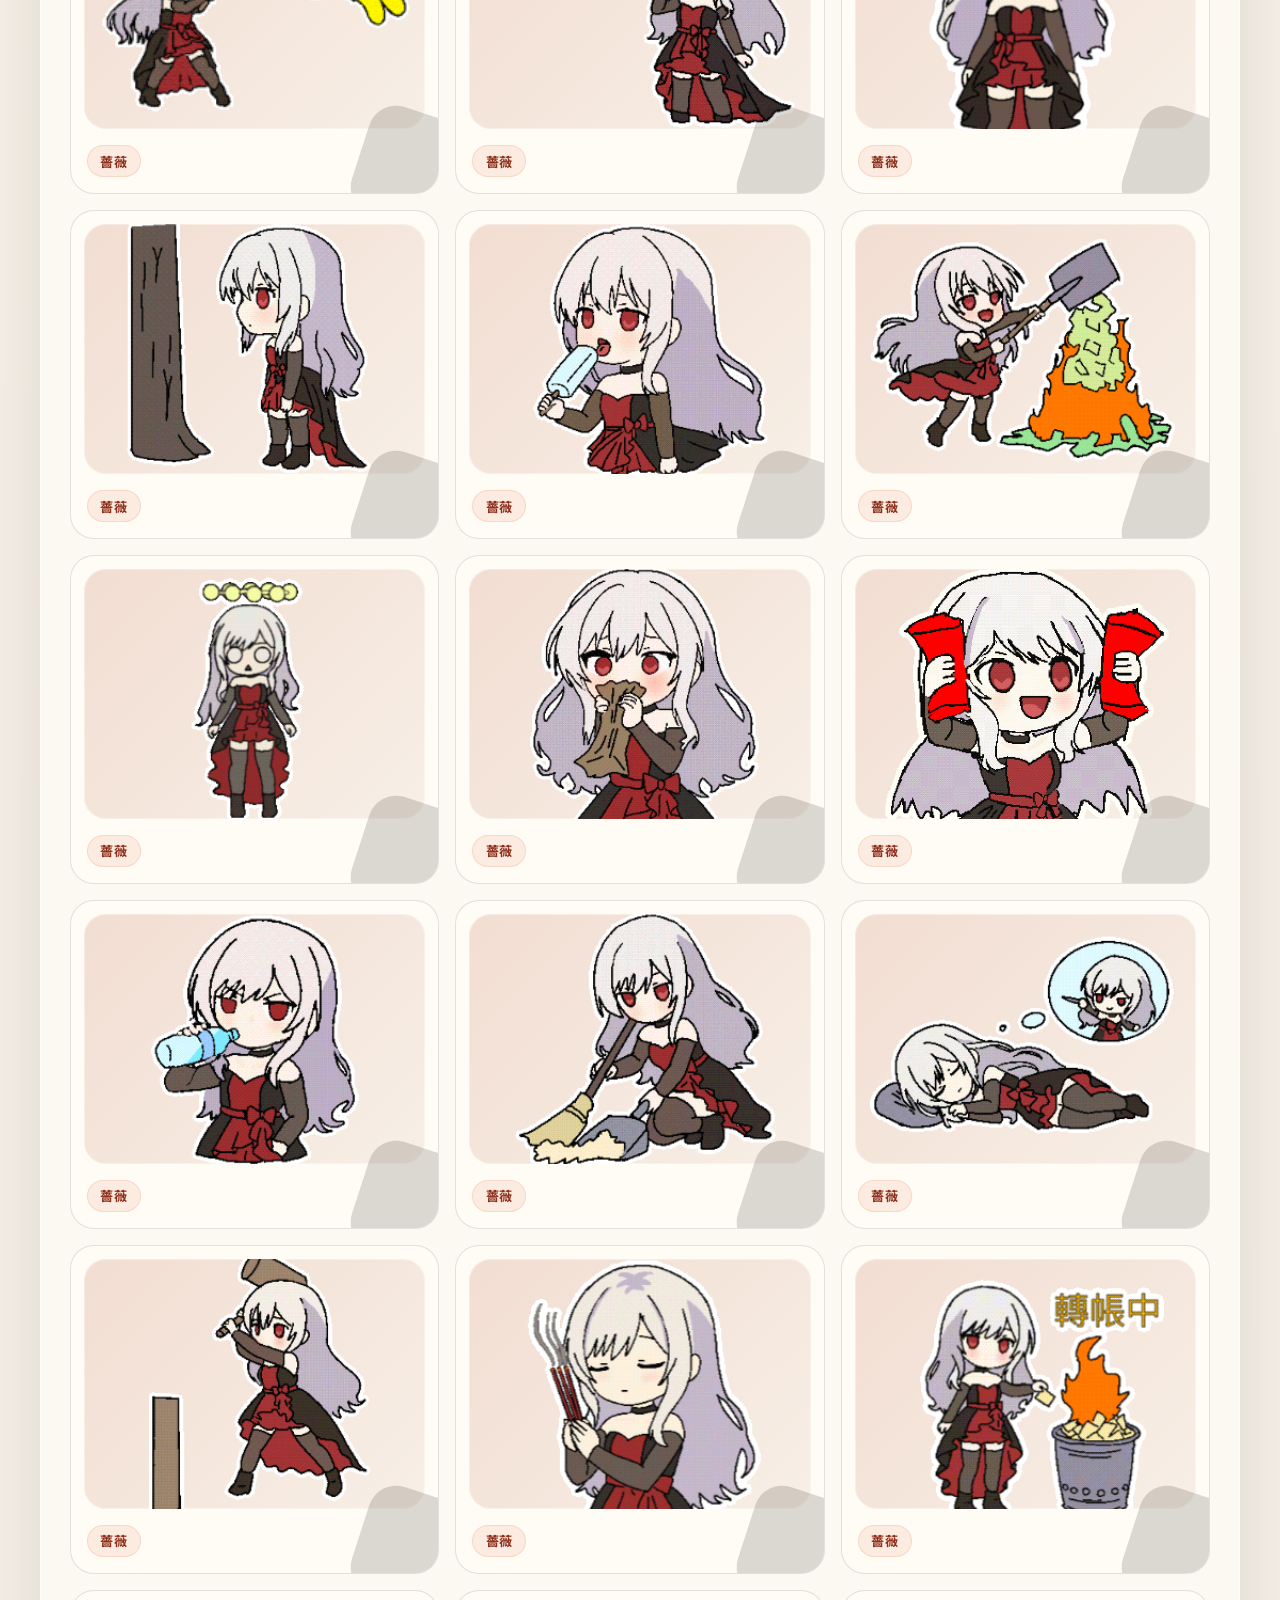
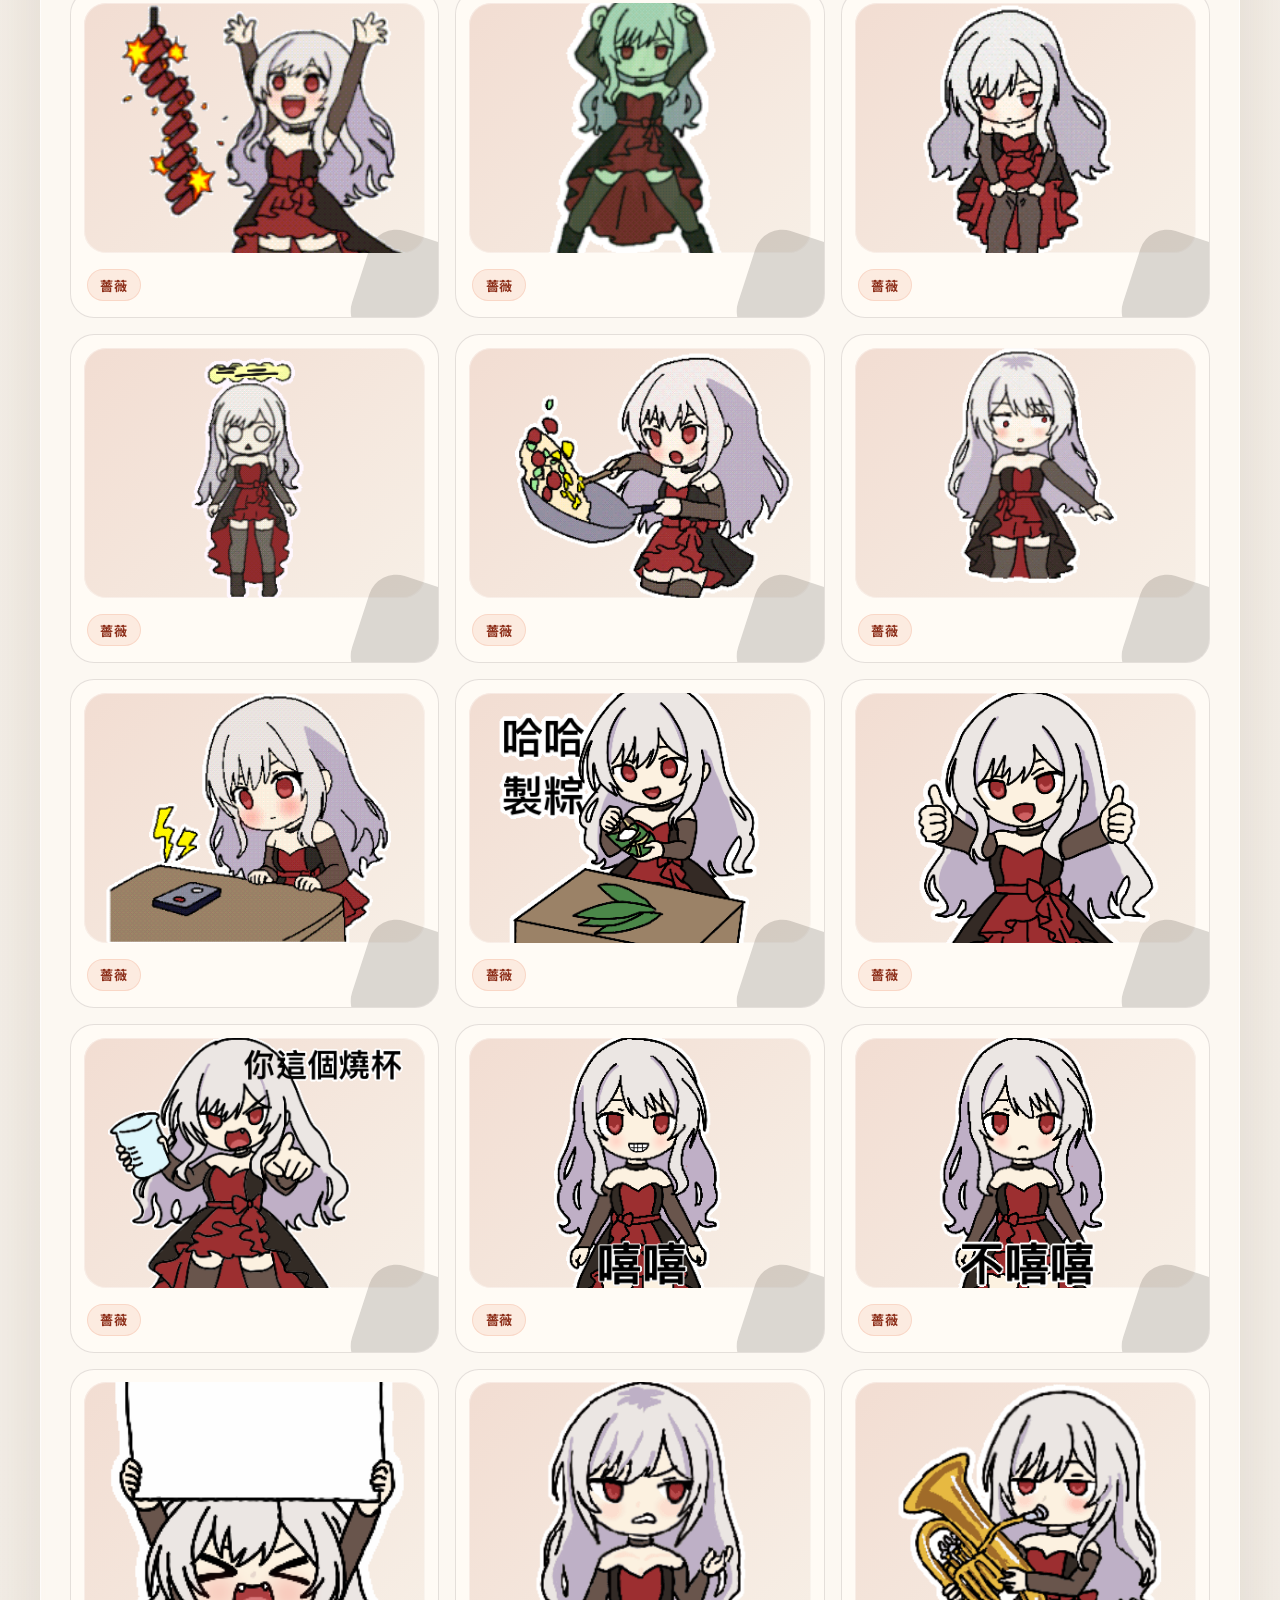
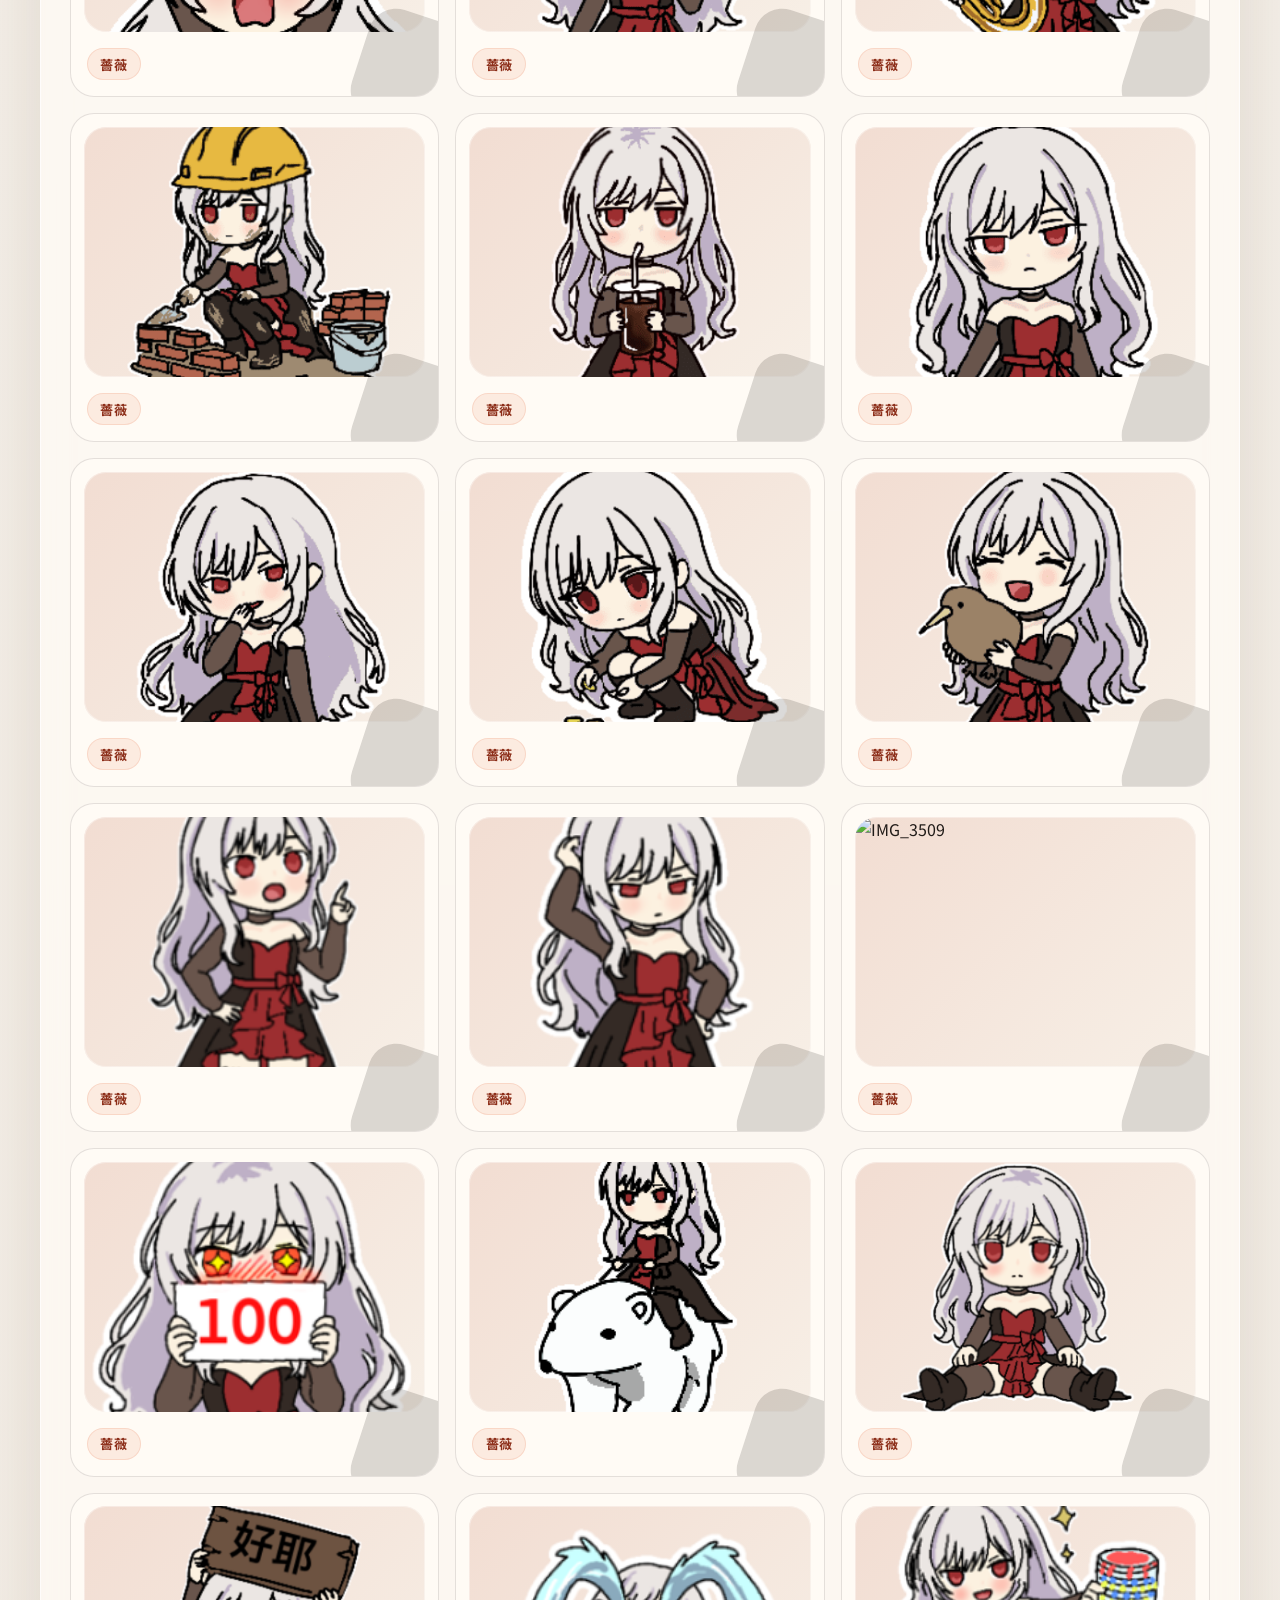
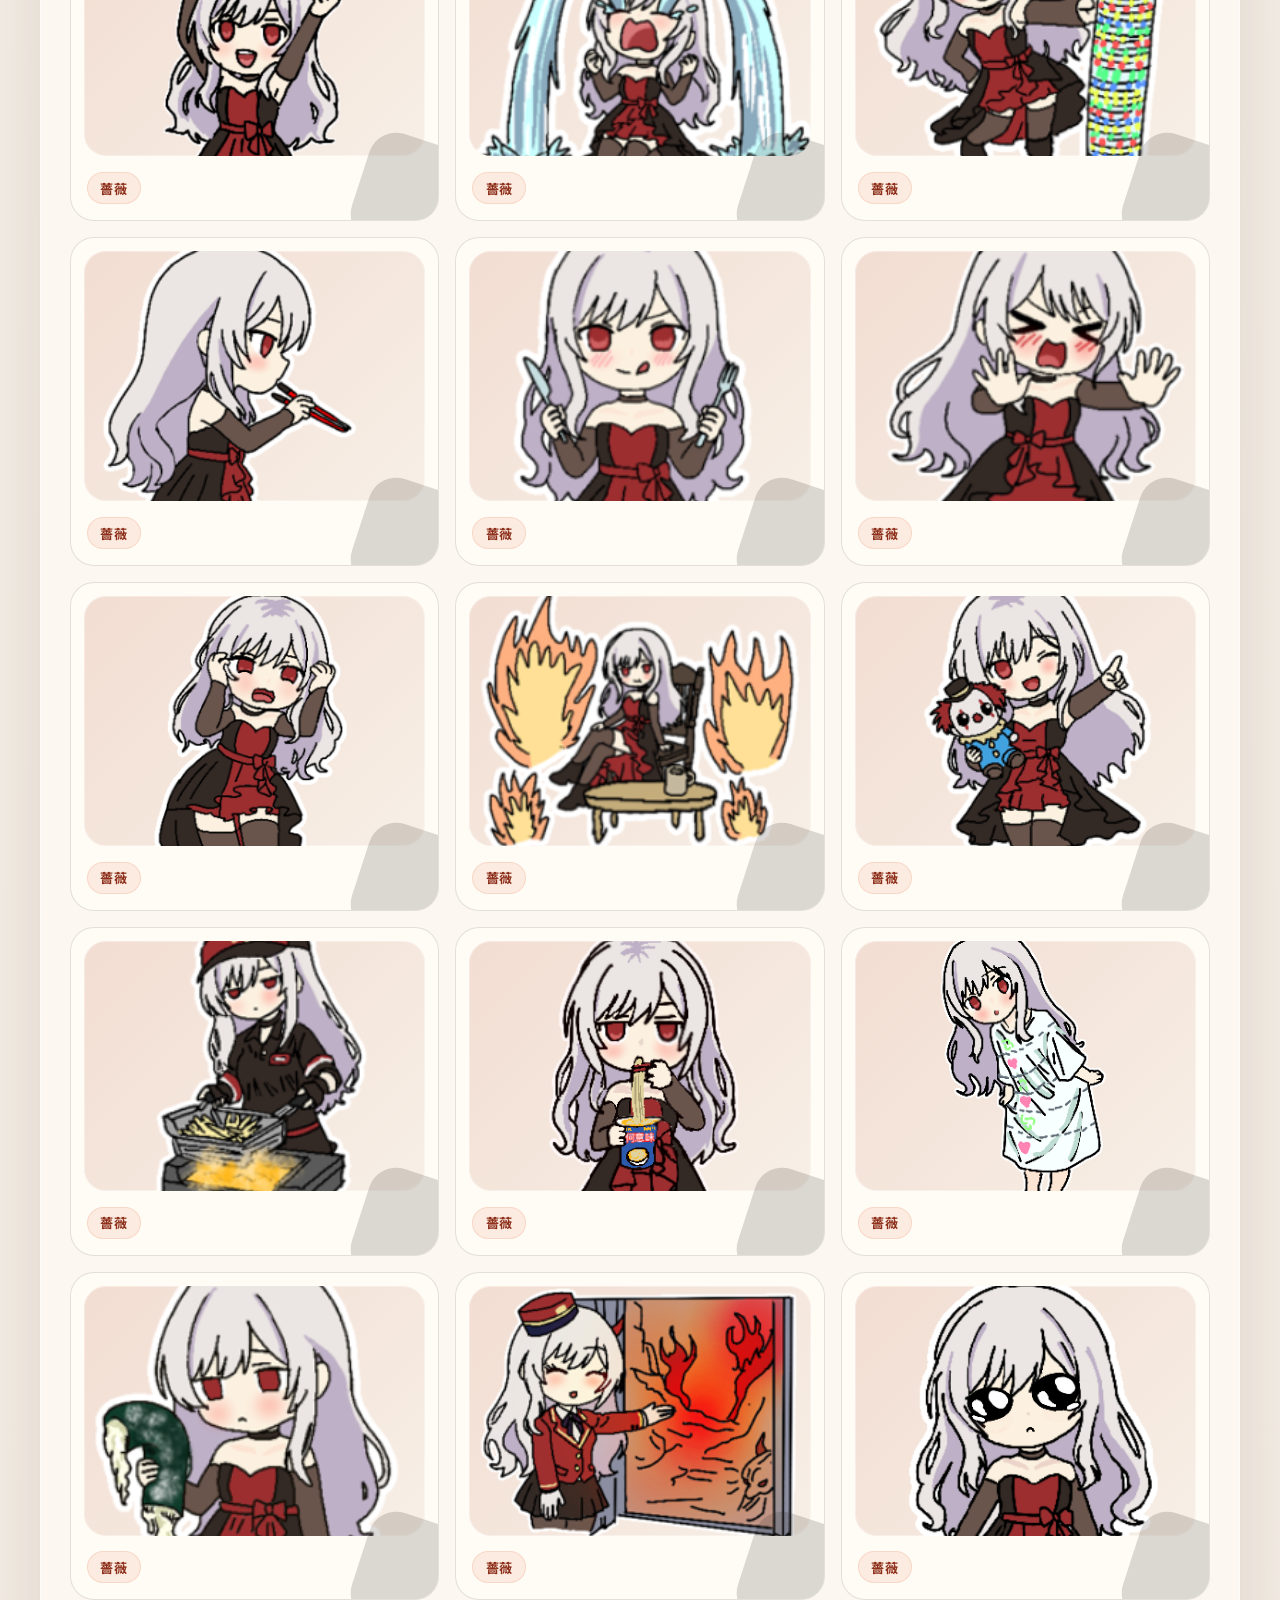
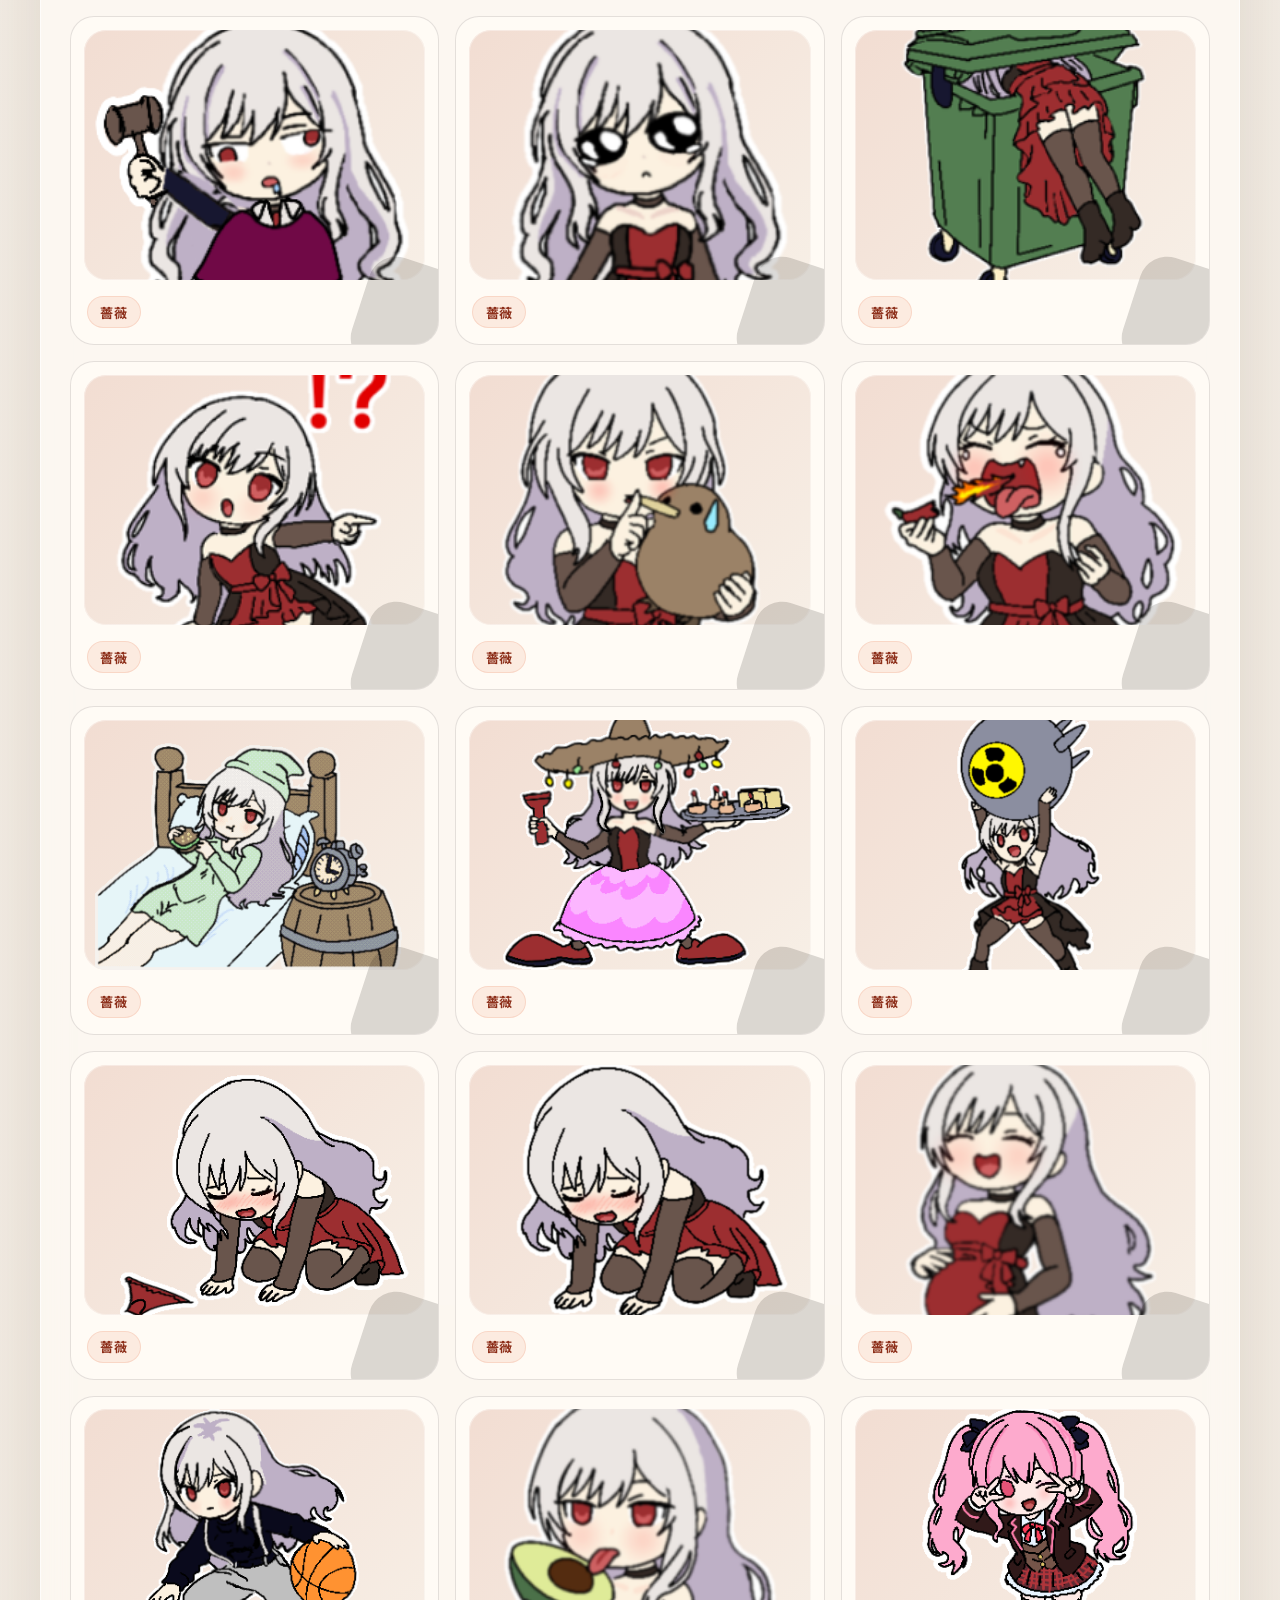
==== commit 8151f58c: "Polish homepage and publish filler beta" ====
--- a/index.html
+++ b/index.html
@@ -31,6 +31,7 @@
       <nav class="site-nav" aria-label="主選單">
         <a href="#links">社群連結</a>
         <a href="#gallery">作品圖庫</a>
+        <a class="nav-beta-link" href="./filler.html">填字器 <small class="beta-badge">beta</small></a>
         <a href="#board">布告欄</a>
         <a href="#shop">商品展示</a>
       </nav>
--- a/styles.css
+++ b/styles.css
@@ -132,6 +132,27 @@
   transition: transform 160ms ease, background 160ms ease;
 }
 
+.nav-beta-link {
+  display: inline-flex;
+  align-items: center;
+  gap: 0.35rem;
+}
+
+.beta-badge {
+  display: inline-flex;
+  align-items: center;
+  justify-content: center;
+  min-height: 1.15rem;
+  padding: 0.08rem 0.4rem;
+  border-radius: 999px;
+  background: rgba(223, 90, 42, 0.12);
+  color: var(--accent-deep);
+  font-size: 0.66rem;
+  font-weight: 800;
+  letter-spacing: 0.04em;
+  text-transform: uppercase;
+}
+
 .site-nav a:hover,
 .button:hover,
 .filter-chip:hover {
@@ -263,6 +284,14 @@
   padding: clamp(1.4rem, 4vw, 2.4rem);
   border-radius: var(--radius-xl);
   overflow: hidden;
+}
+
+.filler-hero {
+  align-items: stretch;
+}
+
+.filler-page-panel {
+  min-height: 100%;
 }
 
 .hero-copy {
@@ -396,7 +425,7 @@
 
 .hero-panel-copy {
   margin-top: 0.35rem;
-  color: rgba(255, 248, 241, 0.72);
+  color: rgba(255, 248, 241, 0.9);
   line-height: 1.6;
 }
 
@@ -443,12 +472,16 @@
   line-height: 1.1;
 }
 
+.hero-panel .headline-card p {
+  color: rgba(255, 248, 241, 0.9);
+}
+
 .headline-meta {
   display: flex;
   align-items: center;
   justify-content: space-between;
   gap: 0.8rem;
-  color: rgba(255, 248, 241, 0.78);
+  color: rgba(255, 248, 241, 0.92);
   font-size: 0.83rem;
   letter-spacing: 0.04em;
 }
@@ -491,11 +524,283 @@
   justify-content: space-between;
   gap: 1rem;
   margin-bottom: 1rem;
+  flex-wrap: wrap;
+}
+
+.section-heading > div {
+  flex: 1 1 18rem;
+  min-width: 0;
+}
+
+.section-intro {
+  flex: 0 1 24rem;
+  max-width: 24rem;
+  text-wrap: pretty;
 }
 
 .gallery-tools {
   display: flex;
   justify-content: flex-end;
+}
+
+.filler-layout {
+  display: grid;
+  grid-template-columns: minmax(220px, 320px) minmax(0, 1fr);
+  gap: 1rem;
+  align-items: start;
+}
+
+.filler-panel,
+.filler-preview-card {
+  padding: 1rem;
+  border-radius: var(--radius-lg);
+  background: var(--card-strong);
+  border: 1px solid var(--line);
+}
+
+.filler-panel {
+  display: grid;
+  align-content: start;
+  gap: 1rem;
+  position: sticky;
+  top: 1rem;
+}
+
+.filler-template-list {
+  display: flex;
+  flex-wrap: wrap;
+  gap: 0.6rem;
+}
+
+.filler-template-chip {
+  width: 92px;
+  padding: 0.5rem;
+  border-radius: 22px;
+  border: 1px solid rgba(32, 27, 24, 0.1);
+  background: rgba(255, 251, 246, 0.78);
+  cursor: pointer;
+  transition: transform 160ms ease, background 160ms ease, color 160ms ease;
+  display: grid;
+  gap: 0.4rem;
+  justify-items: center;
+  text-align: center;
+  color: var(--ink);
+}
+
+.filler-template-thumb {
+  width: 100%;
+  aspect-ratio: 1 / 1;
+  object-fit: contain;
+  border-radius: 16px;
+  background: linear-gradient(180deg, #f7efe8 0%, #f1e7de 100%);
+  border: 1px solid rgba(32, 27, 24, 0.08);
+}
+
+.filler-template-chip span {
+  font-size: 0.78rem;
+  font-weight: 700;
+  line-height: 1.2;
+}
+
+.filler-template-chip.is-active {
+  background: var(--accent);
+  border-color: var(--accent);
+  color: #fff8f2;
+}
+
+.filler-field {
+  display: grid;
+  gap: 0.45rem;
+}
+
+.filler-field span {
+  display: flex;
+  align-items: center;
+  justify-content: space-between;
+  gap: 0.8rem;
+  font-size: 0.95rem;
+  font-weight: 700;
+}
+
+.filler-field textarea {
+  width: 100%;
+}
+
+.filler-field textarea {
+  min-height: 7rem;
+  resize: vertical;
+  padding: 0.9rem 1rem;
+  border-radius: 18px;
+  border: 1px solid rgba(32, 27, 24, 0.12);
+  background: rgba(255, 251, 246, 0.88);
+  color: var(--ink);
+  line-height: 1.6;
+  font-size: 1rem;
+}
+
+.filler-field input[type="range"],
+.filler-field input[type="number"] {
+  width: 100%;
+}
+
+.filler-field input[type="number"] {
+  min-height: 3rem;
+  padding: 0.7rem 0.9rem;
+  border-radius: 16px;
+  border: 1px solid rgba(32, 27, 24, 0.12);
+  background: rgba(255, 251, 246, 0.88);
+  color: var(--ink);
+  font-size: 1rem;
+}
+
+.filler-group {
+  display: grid;
+  gap: 0.8rem;
+  padding: 0.9rem;
+  border-radius: 22px;
+  border: 1px solid rgba(32, 27, 24, 0.08);
+  background: rgba(255, 251, 246, 0.5);
+}
+
+.filler-group-head {
+  display: flex;
+  align-items: center;
+  justify-content: space-between;
+}
+
+.filler-group-head strong {
+  font-size: 0.92rem;
+  letter-spacing: 0.04em;
+  color: var(--accent-deep);
+}
+
+.filler-control-grid {
+  display: grid;
+  gap: 0.85rem;
+}
+
+.filler-toggle-row {
+  display: grid;
+  grid-template-columns: repeat(2, minmax(0, 1fr));
+  gap: 0.75rem;
+}
+
+.filler-toggle {
+  display: flex;
+  align-items: center;
+  gap: 0.6rem;
+  min-height: 3rem;
+  padding: 0.75rem 0.9rem;
+  border-radius: 18px;
+  border: 1px solid rgba(32, 27, 24, 0.12);
+  background: rgba(255, 251, 246, 0.88);
+  font-weight: 700;
+}
+
+.filler-toggle input {
+  width: 1.1rem;
+  height: 1.1rem;
+}
+
+.filler-size-field {
+  max-width: 220px;
+}
+
+.filler-number-wrap {
+  display: grid;
+  grid-template-columns: minmax(0, 1fr) auto;
+  align-items: center;
+  gap: 0.65rem;
+}
+
+.filler-number-wrap small {
+  color: var(--muted);
+  font-size: 0.92rem;
+  font-weight: 700;
+}
+
+.filler-button-row {
+  display: grid;
+  grid-template-columns: repeat(2, minmax(0, 1fr));
+  gap: 0.75rem;
+  padding-top: 0.1rem;
+}
+
+.filler-preview-card {
+  display: grid;
+  gap: 0.9rem;
+}
+
+.filler-preview-topline {
+  display: flex;
+  align-items: center;
+  justify-content: flex-start;
+}
+
+.filler-stage {
+  position: relative;
+  aspect-ratio: 1 / 1;
+  overflow: hidden;
+  border-radius: 26px;
+  background:
+    radial-gradient(circle at top left, rgba(223, 90, 42, 0.12), transparent 30%),
+    linear-gradient(180deg, #f7efe8 0%, #f1e7de 100%);
+  border: 1px solid rgba(32, 27, 24, 0.08);
+}
+
+.filler-stage img {
+  position: absolute;
+  left: 50%;
+  top: 50%;
+  width: 100%;
+  height: auto;
+  transform: translate(-50%, -50%);
+  object-fit: contain;
+  cursor: grab;
+  user-select: none;
+}
+
+.filler-stage img.has-image-outline {
+  filter:
+    drop-shadow(var(--image-outline-size) 0 0 rgba(255, 248, 241, 0.98))
+    drop-shadow(calc(var(--image-outline-size) * -1) 0 0 rgba(255, 248, 241, 0.98))
+    drop-shadow(0 var(--image-outline-size) 0 rgba(255, 248, 241, 0.98))
+    drop-shadow(0 calc(var(--image-outline-size) * -1) 0 rgba(255, 248, 241, 0.98));
+}
+
+.filler-stage img.is-dragging {
+  cursor: grabbing;
+}
+
+.filler-preview-text {
+  position: absolute;
+  transform: translate(-50%, -50%);
+  color: #7c2d1c;
+  text-align: center;
+  font-weight: 900;
+  letter-spacing: 0.02em;
+  text-wrap: balance;
+  text-shadow: 0 10px 18px rgba(124, 45, 28, 0.14);
+  cursor: grab;
+  user-select: none;
+}
+
+.filler-preview-text.has-outline {
+  text-shadow:
+    var(--outline-size) var(--outline-size) 0 rgba(255, 248, 241, 0.95),
+    calc(var(--outline-size) * -1) var(--outline-size) 0 rgba(255, 248, 241, 0.95),
+    var(--outline-size) calc(var(--outline-size) * -1) 0 rgba(255, 248, 241, 0.95),
+    calc(var(--outline-size) * -1) calc(var(--outline-size) * -1) 0 rgba(255, 248, 241, 0.95),
+    0 10px 18px rgba(124, 45, 28, 0.14);
+}
+
+.filler-preview-text.is-dragging {
+  cursor: grabbing;
+}
+
+.filler-empty {
+  color: var(--muted);
+  line-height: 1.7;
 }
 
 .gallery-filters {
@@ -632,6 +937,10 @@
   font-size: 0.9rem;
 }
 
+.board-meta {
+  padding-right: 1.8rem;
+}
+
 .gallery-type,
 .board-type,
 .product-status {
@@ -671,7 +980,7 @@
 }
 
 .board-card {
-  padding: 1rem;
+  padding: 1rem 1.1rem 1rem;
   background:
     linear-gradient(180deg, rgba(255, 248, 240, 0.98), rgba(254, 246, 236, 0.88)),
     repeating-linear-gradient(
@@ -687,8 +996,8 @@
 
 .board-pin {
   position: absolute;
-  top: 0.85rem;
-  right: 1rem;
+  top: 1rem;
+  right: 0.95rem;
   width: 0.95rem;
   height: 0.95rem;
   border-radius: 999px;
@@ -697,7 +1006,8 @@
 }
 
 .board-title {
-  padding-right: 1.25rem;
+  padding-right: 1.8rem;
+  line-height: 1.15;
 }
 
 .shop-grid {
@@ -767,9 +1077,14 @@
 @media (max-width: 1024px) {
   .hero,
   .split-layout,
+  .filler-layout,
   .social-grid,
   .gallery-grid {
     grid-template-columns: 1fr;
+  }
+
+  .filler-panel {
+    position: static;
   }
 
   .shop-grid {
@@ -820,6 +1135,68 @@
     grid-template-columns: 1fr;
   }
 
+  .filler-layout {
+    gap: 0.85rem;
+  }
+
+  .filler-preview-card {
+    order: -1;
+    padding: 0.8rem;
+    gap: 0.75rem;
+  }
+
+  .filler-panel {
+    padding: 0.8rem;
+    gap: 0.8rem;
+  }
+
+  .filler-group {
+    padding: 0.8rem;
+    gap: 0.7rem;
+  }
+
+  .filler-template-list {
+    flex-wrap: nowrap;
+    overflow-x: auto;
+    padding-bottom: 0.25rem;
+    margin: 0 -0.1rem;
+    padding-inline: 0.1rem;
+    scroll-snap-type: x proximity;
+  }
+
+  .filler-template-chip {
+    flex: 0 0 84px;
+    width: 84px;
+    scroll-snap-align: start;
+  }
+
+  .filler-field textarea {
+    min-height: 5.6rem;
+    padding: 0.85rem 0.95rem;
+  }
+
+  .filler-stage {
+    border-radius: 22px;
+  }
+
+  .filler-toggle-row,
+  .filler-button-row {
+    grid-template-columns: 1fr;
+  }
+
+  .filler-size-field {
+    max-width: none;
+  }
+
+  .filler-preview-topline {
+    min-height: 1.4rem;
+  }
+
+  #fillerTemplateName {
+    font-size: 0.96rem;
+    line-height: 1.2;
+  }
+
   .marquee-item {
     width: 150px;
     flex-basis: 150px;
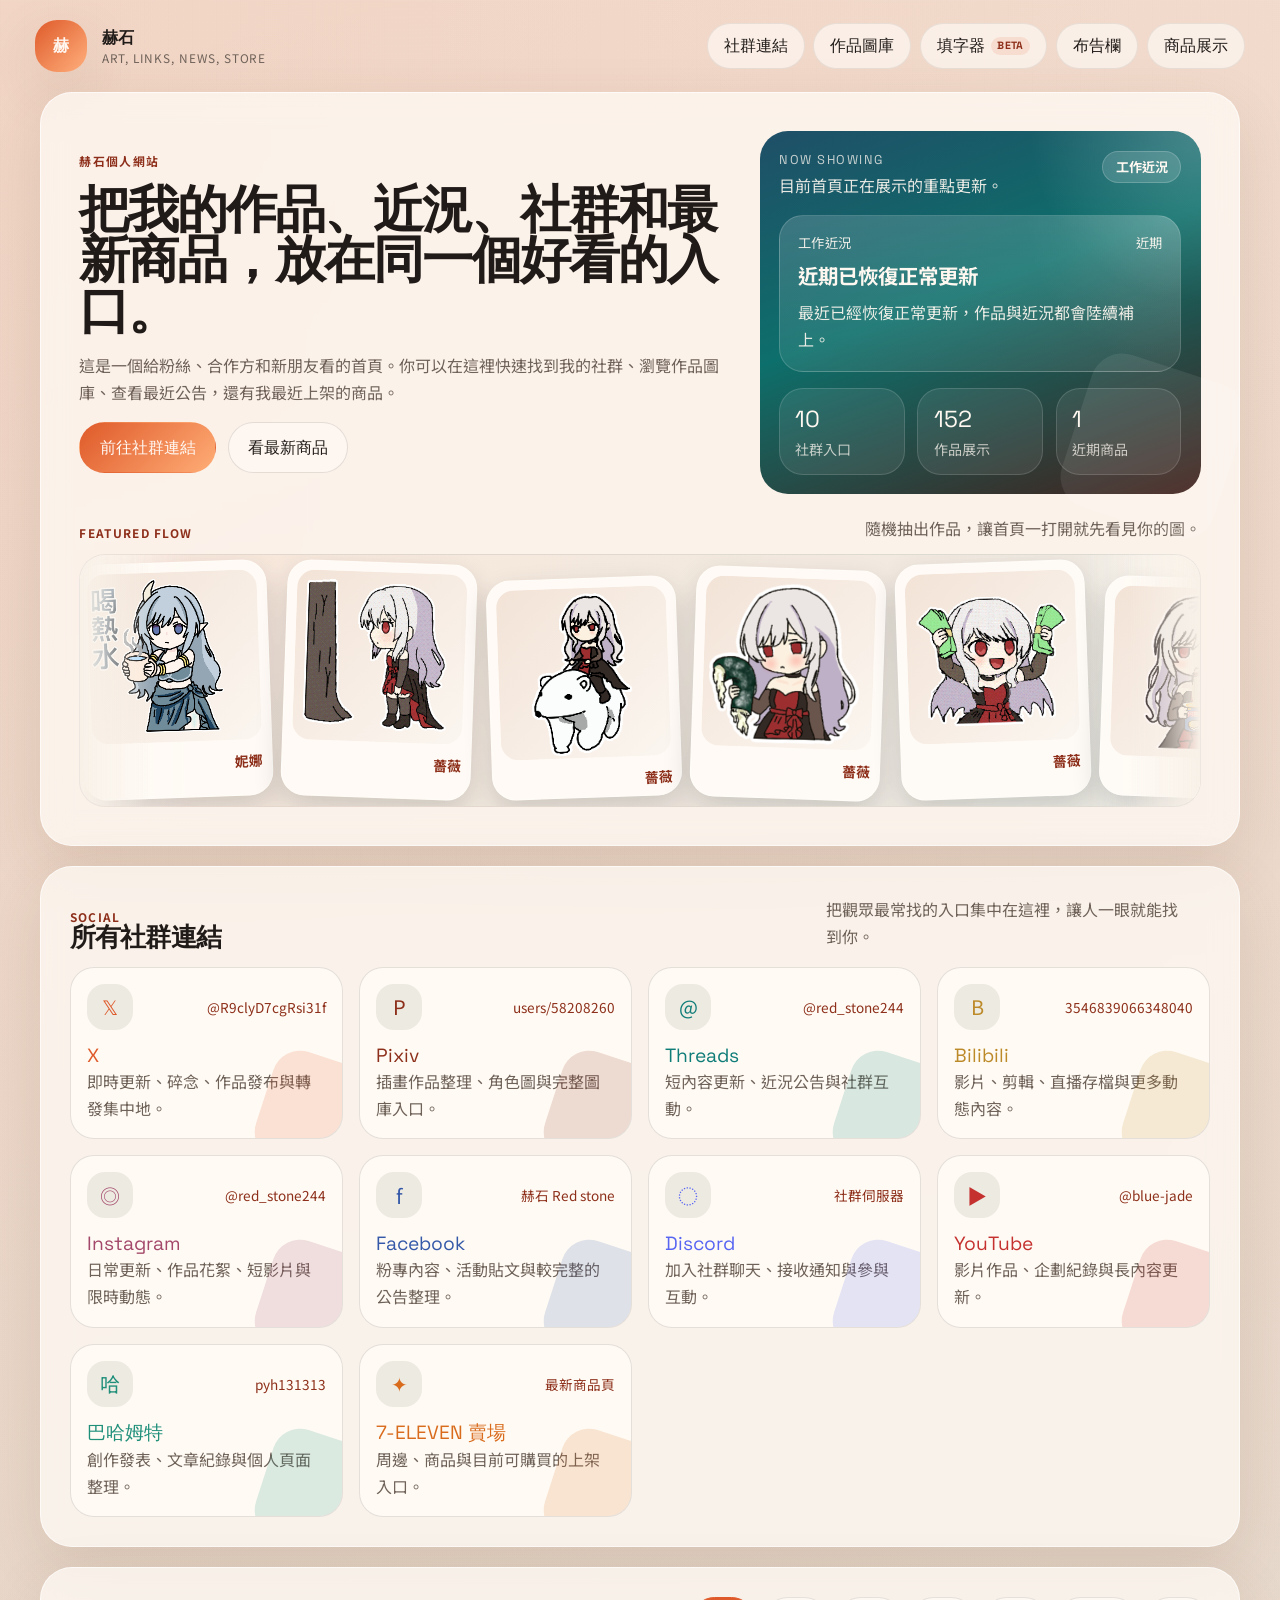
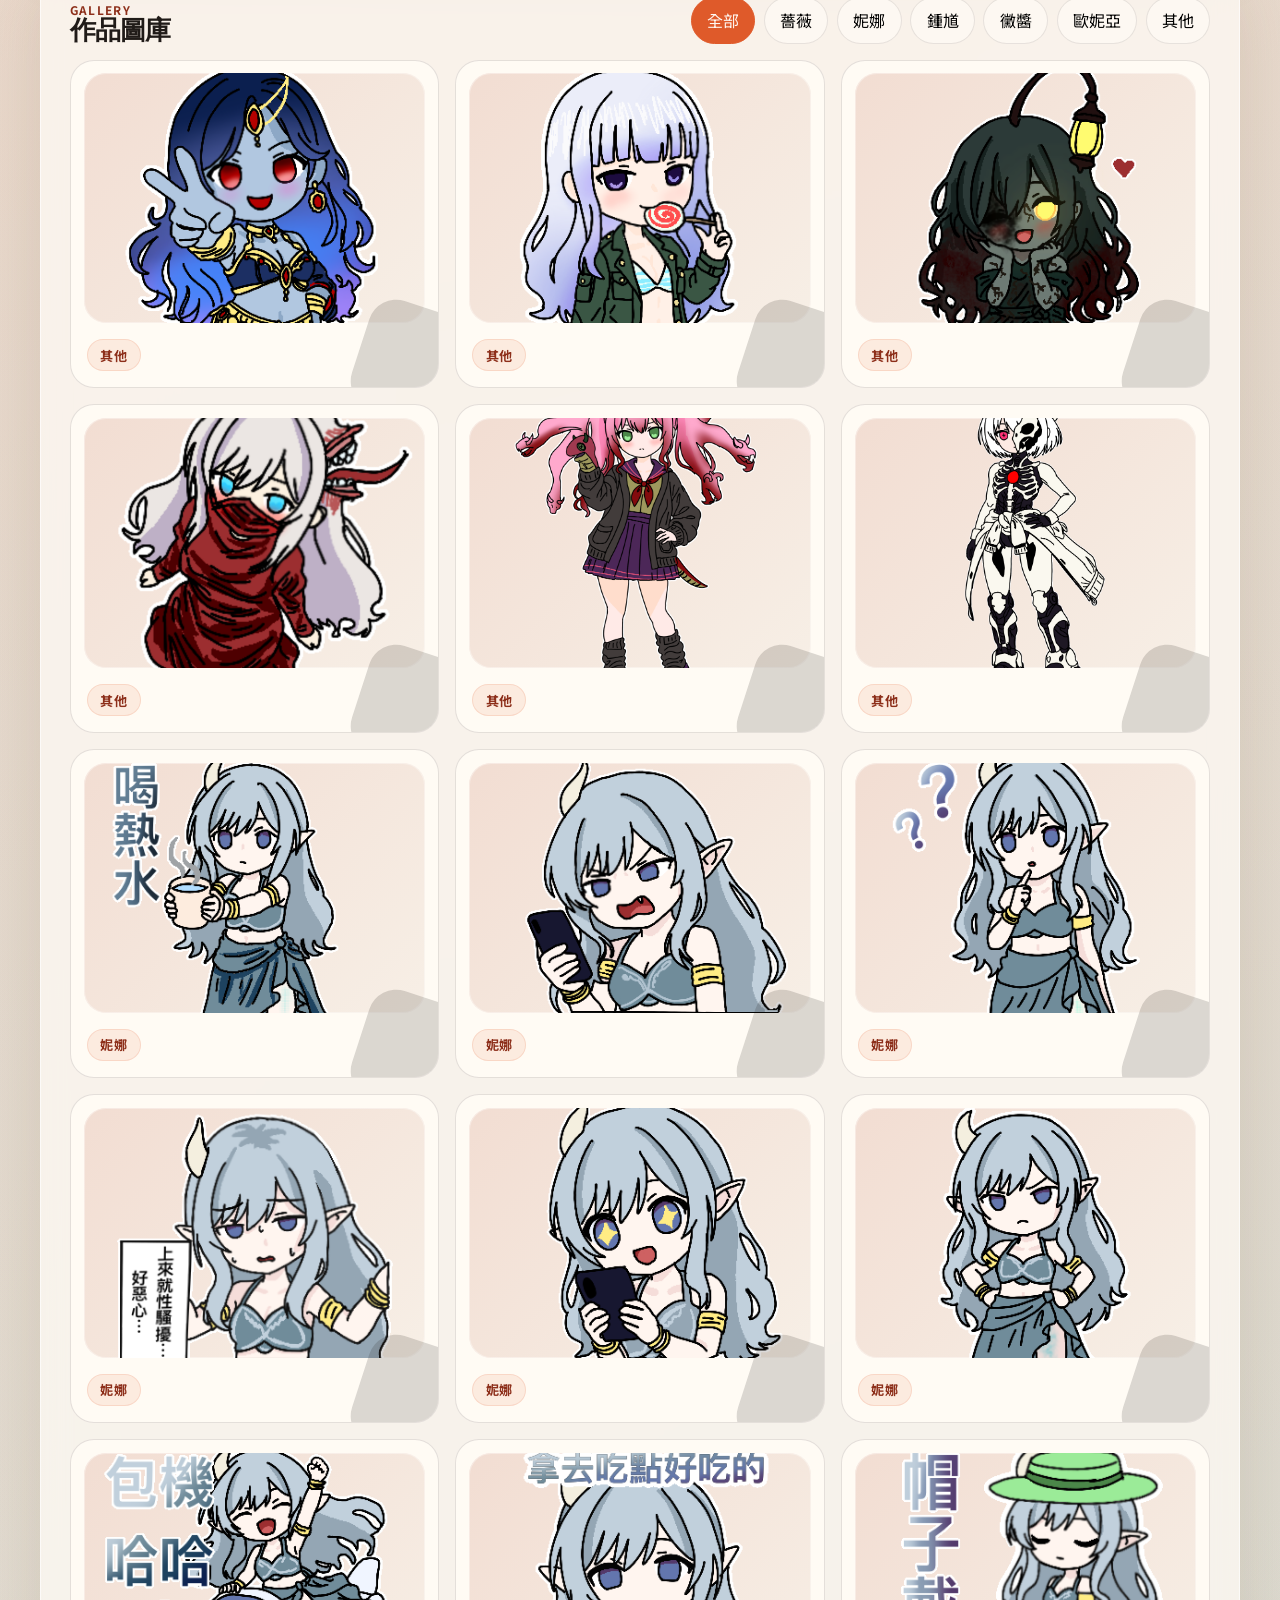
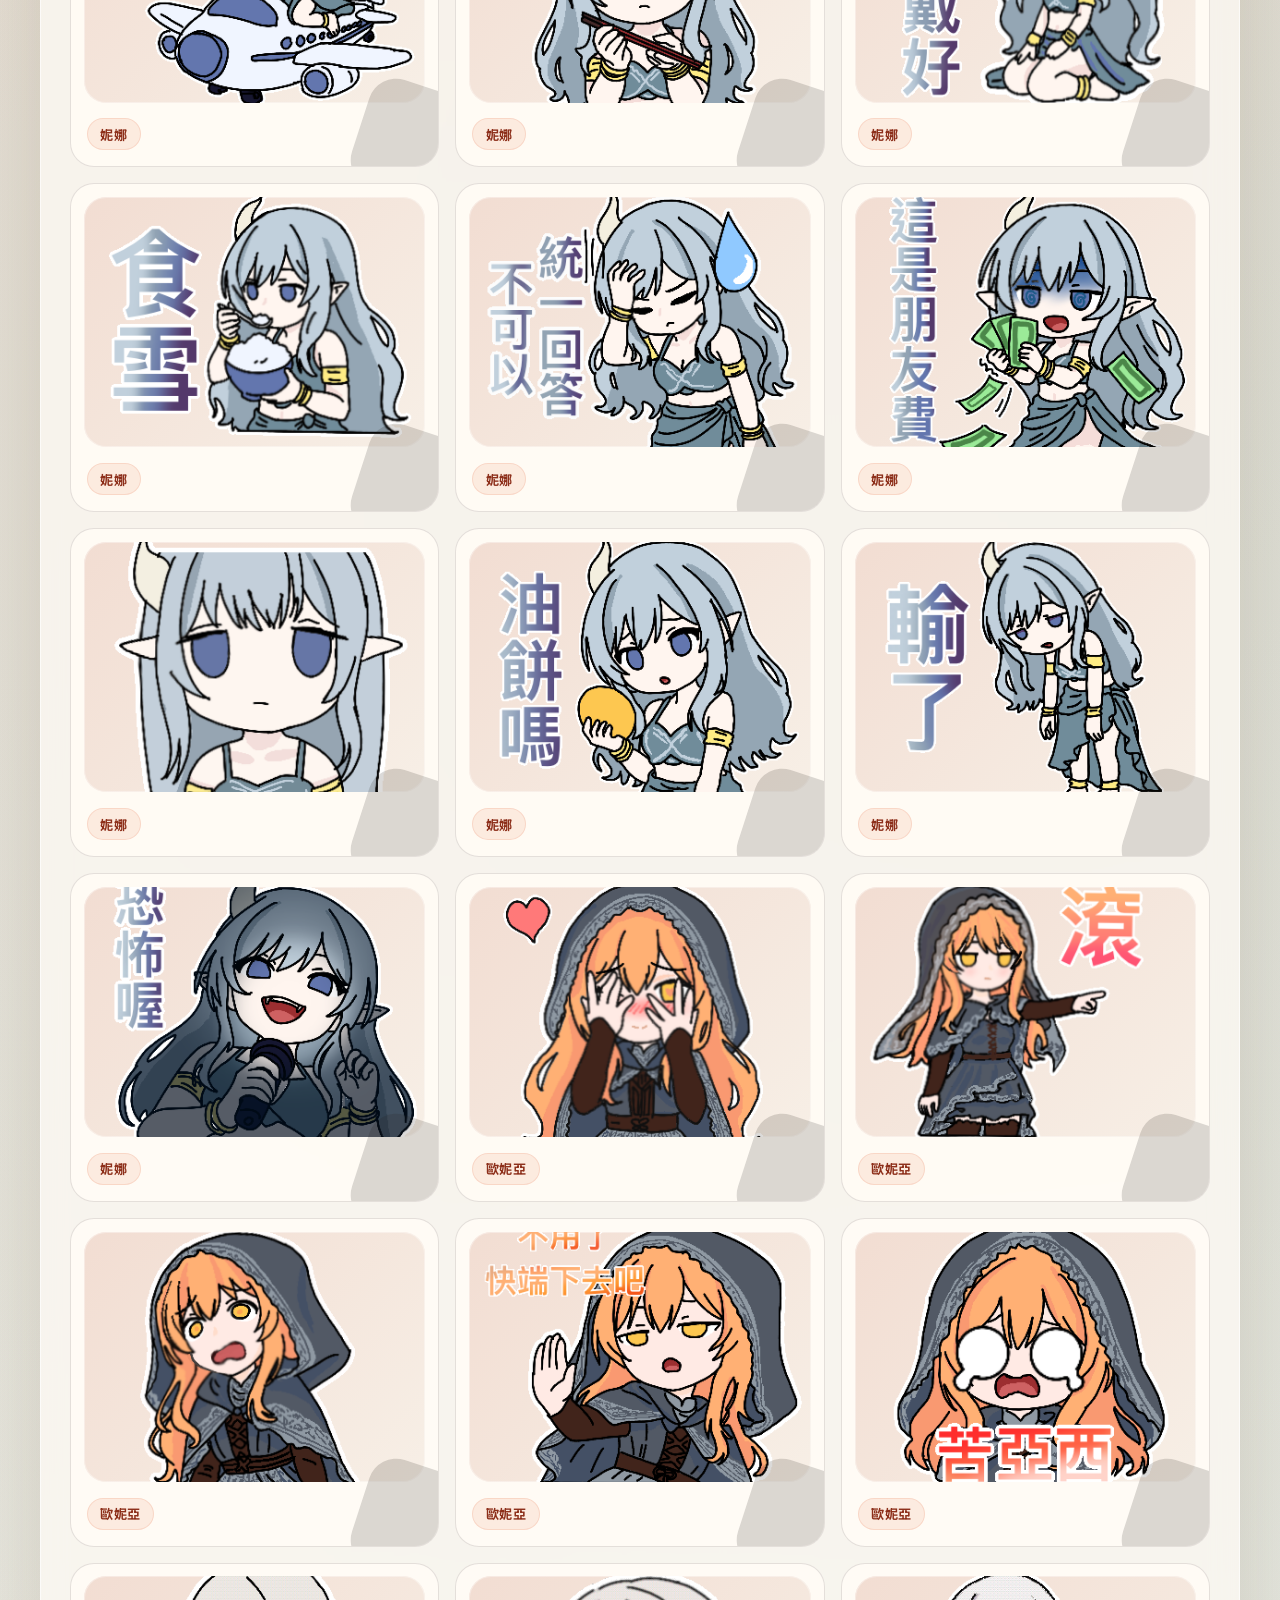
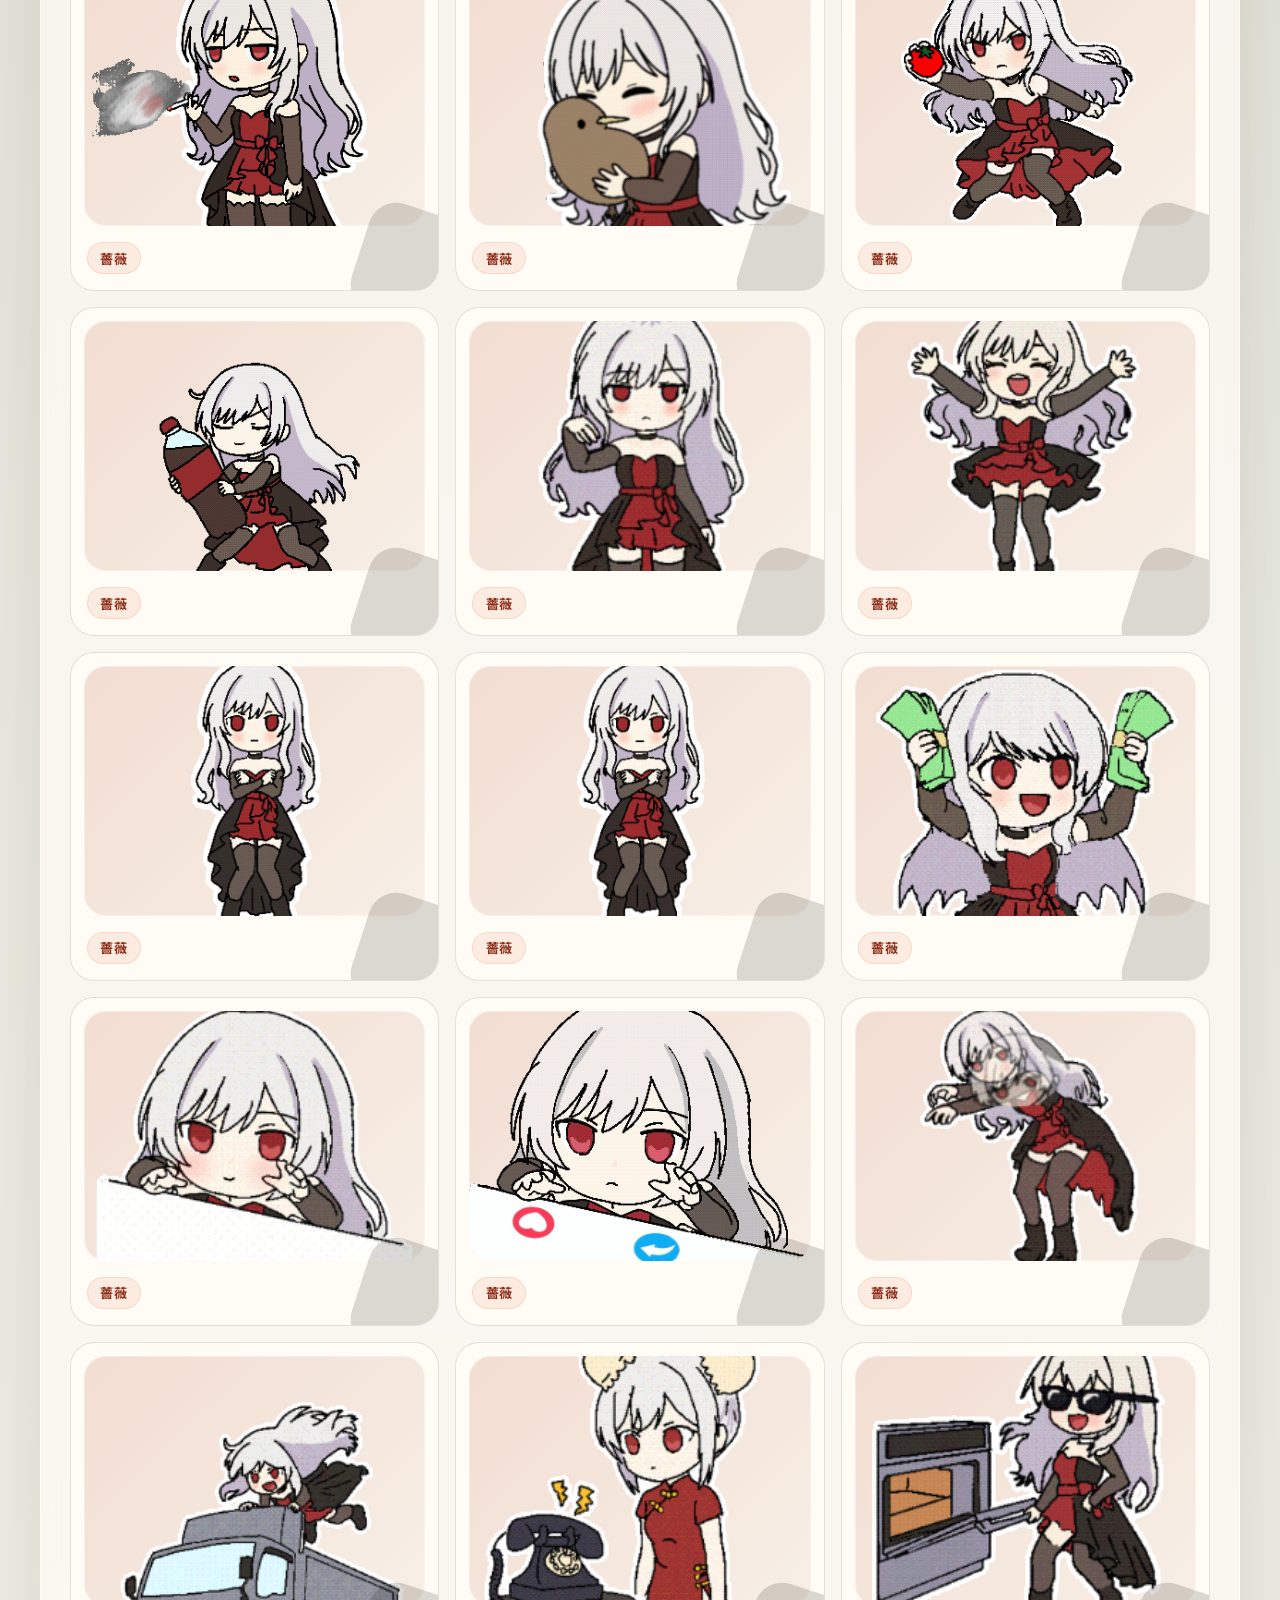
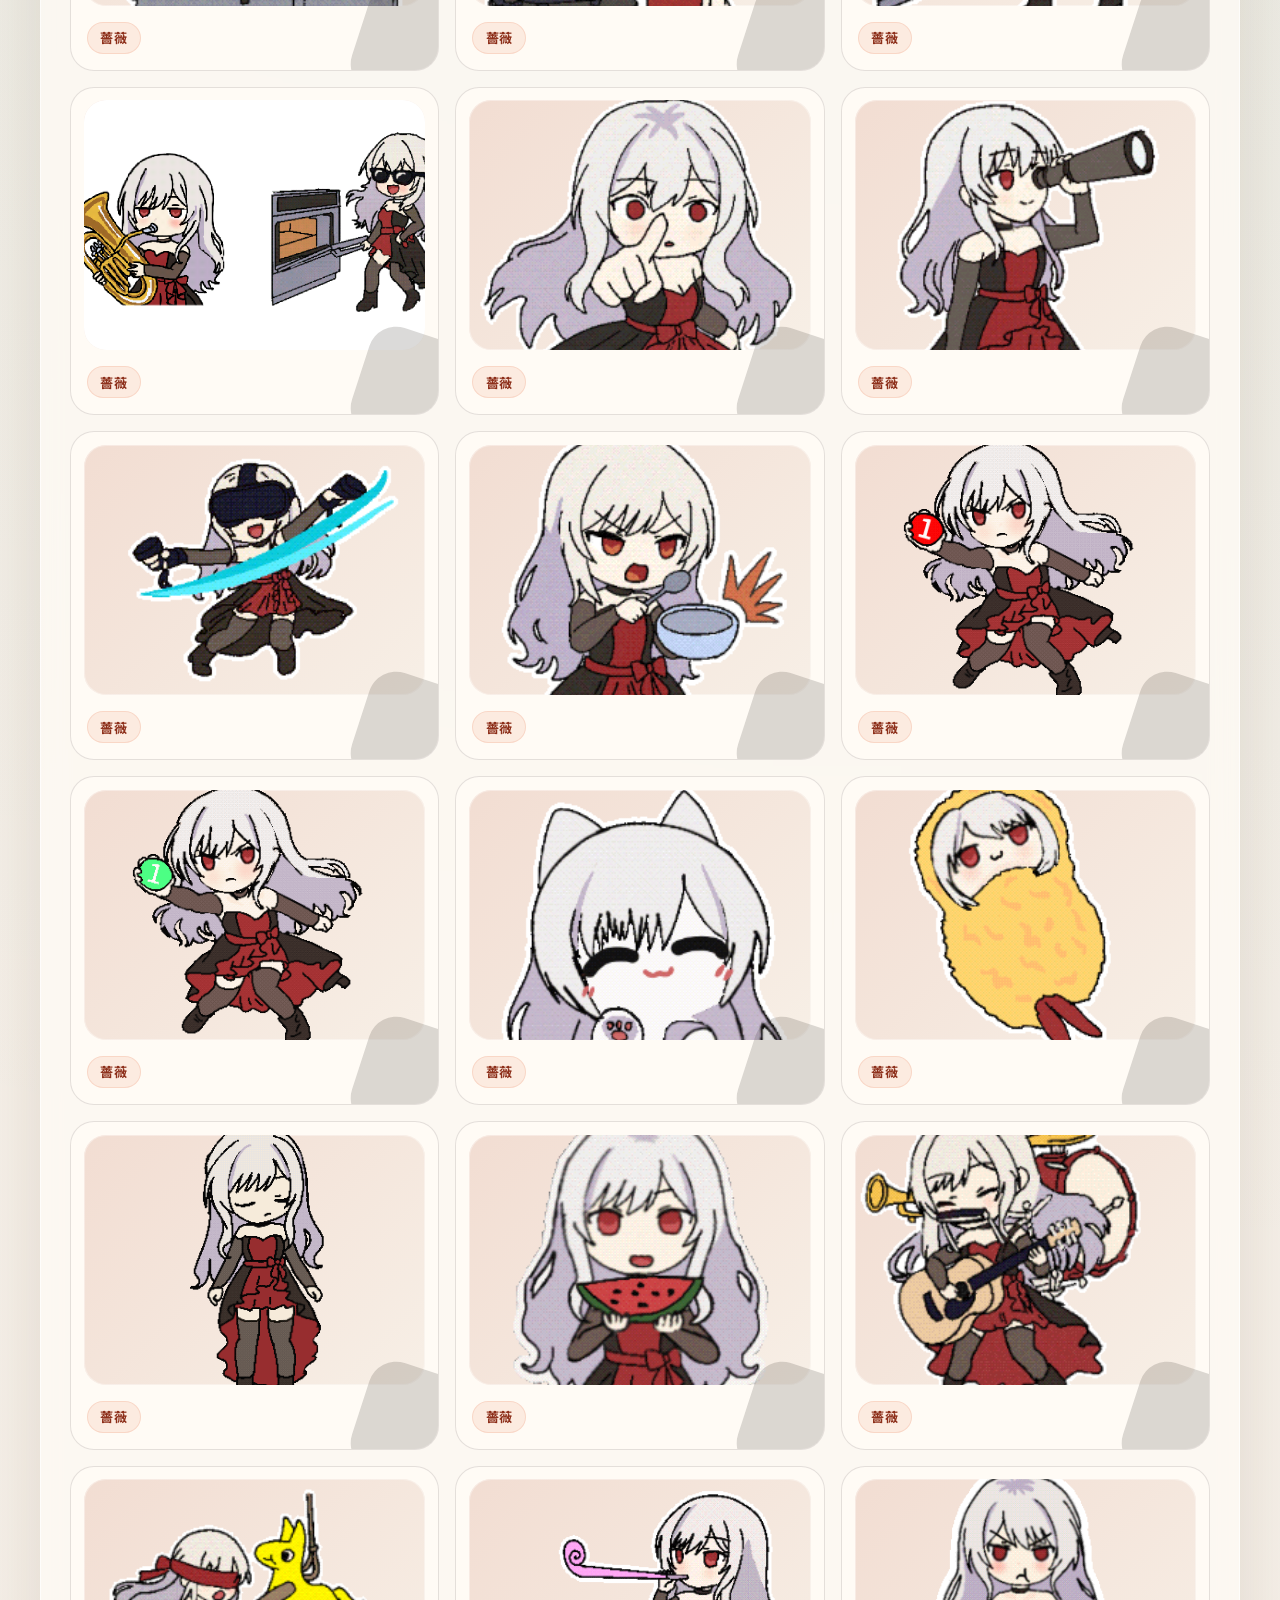
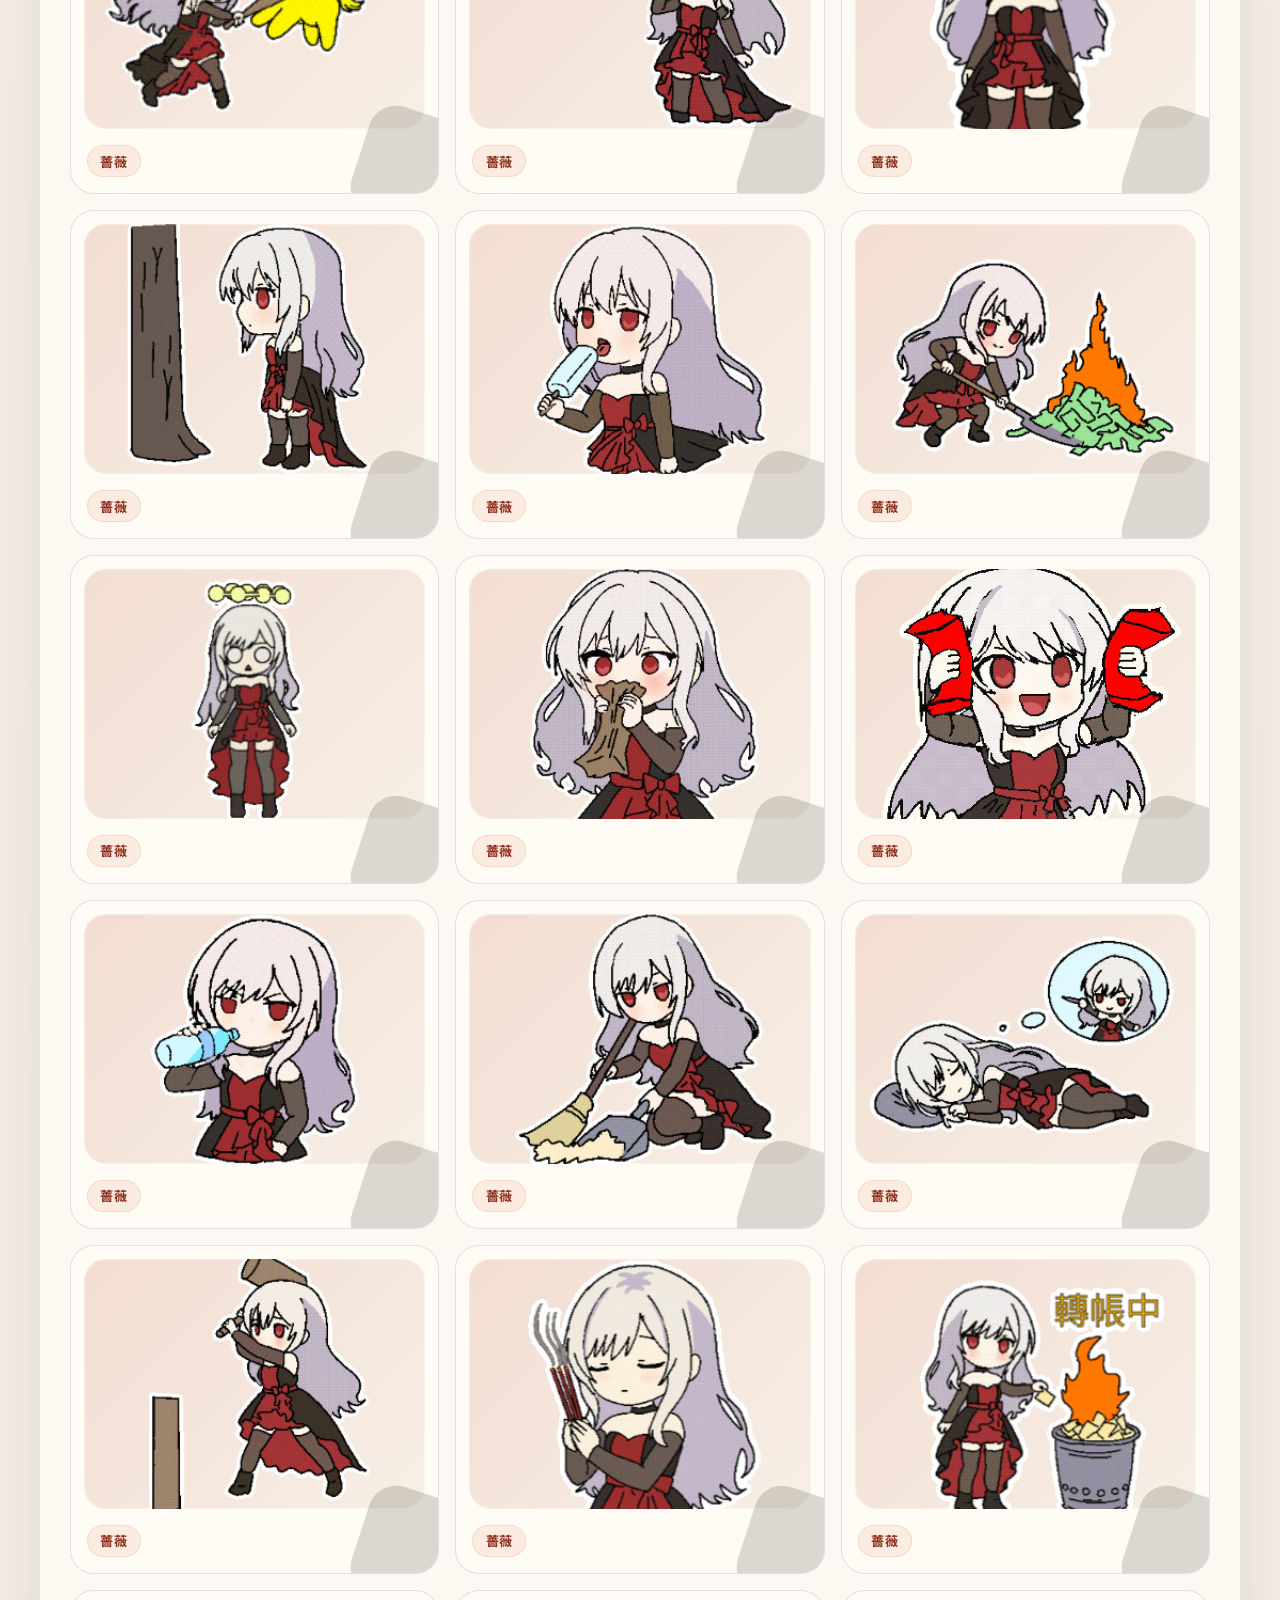
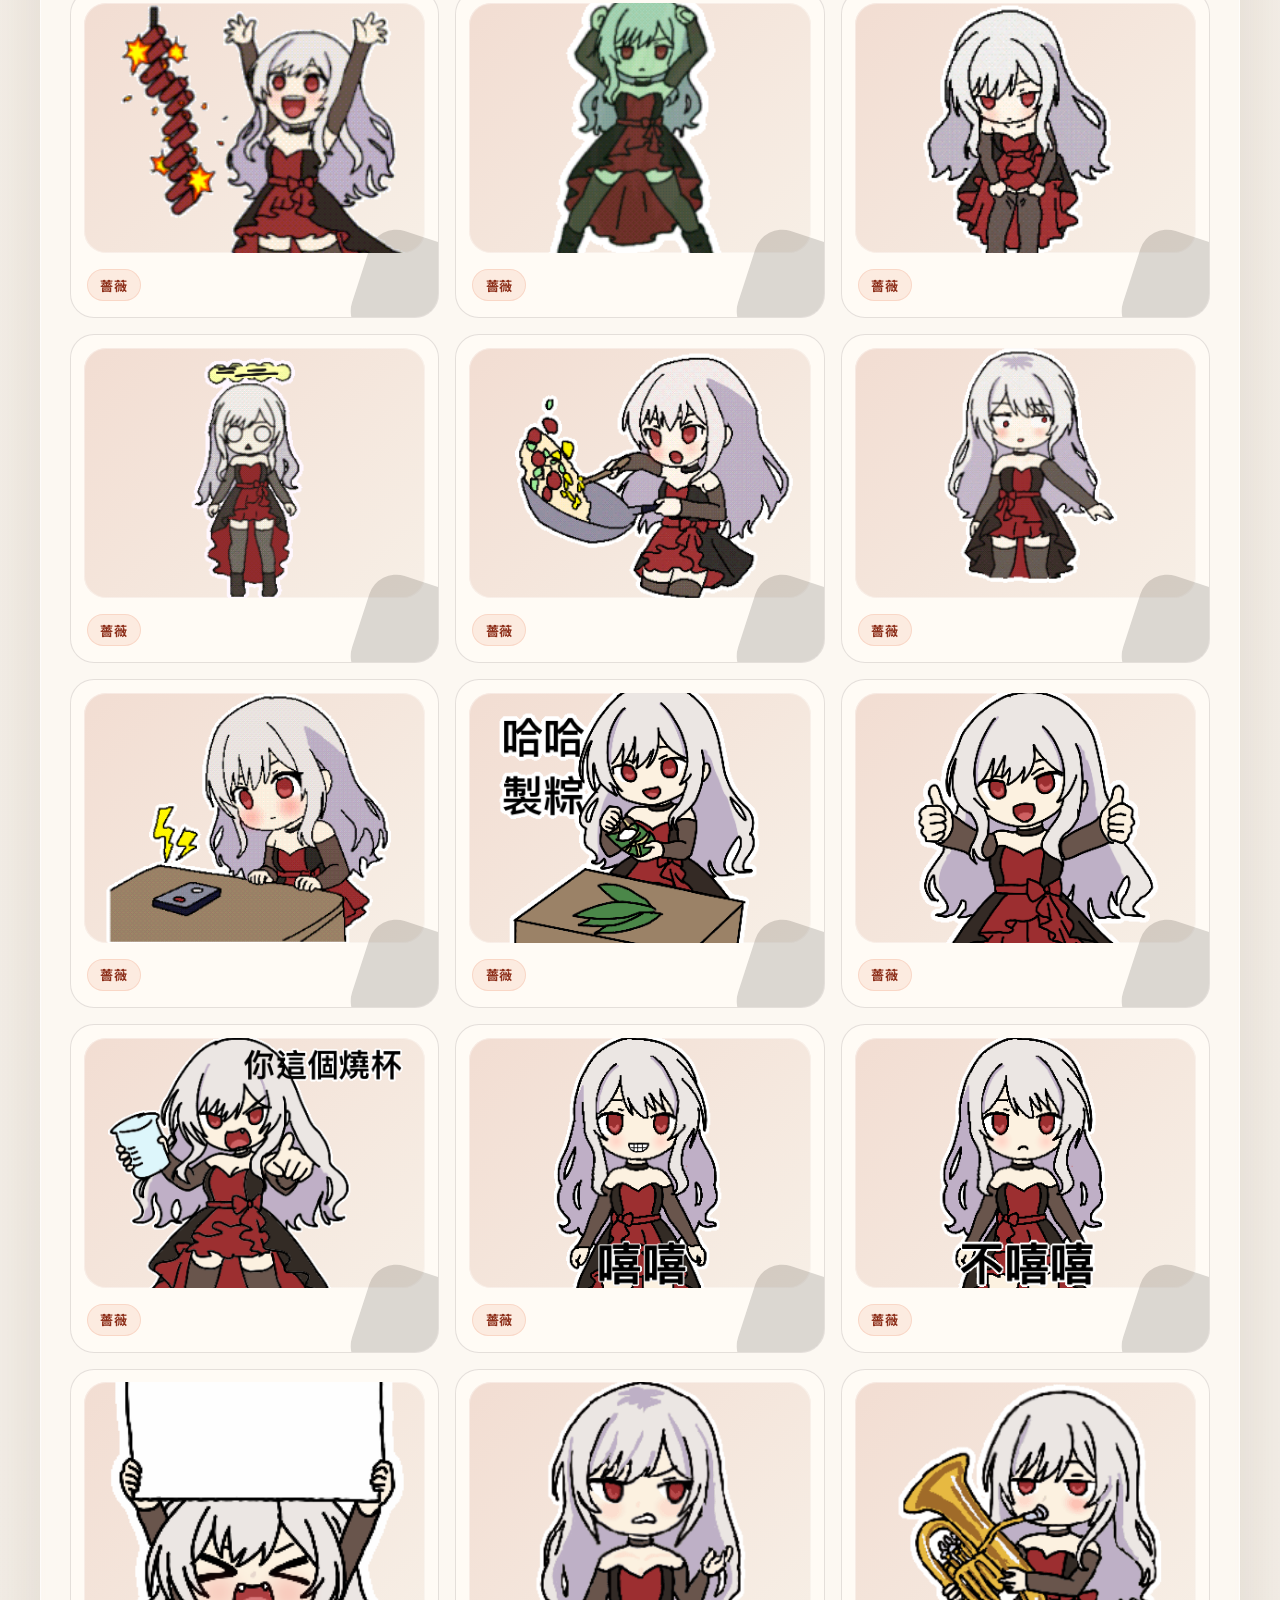
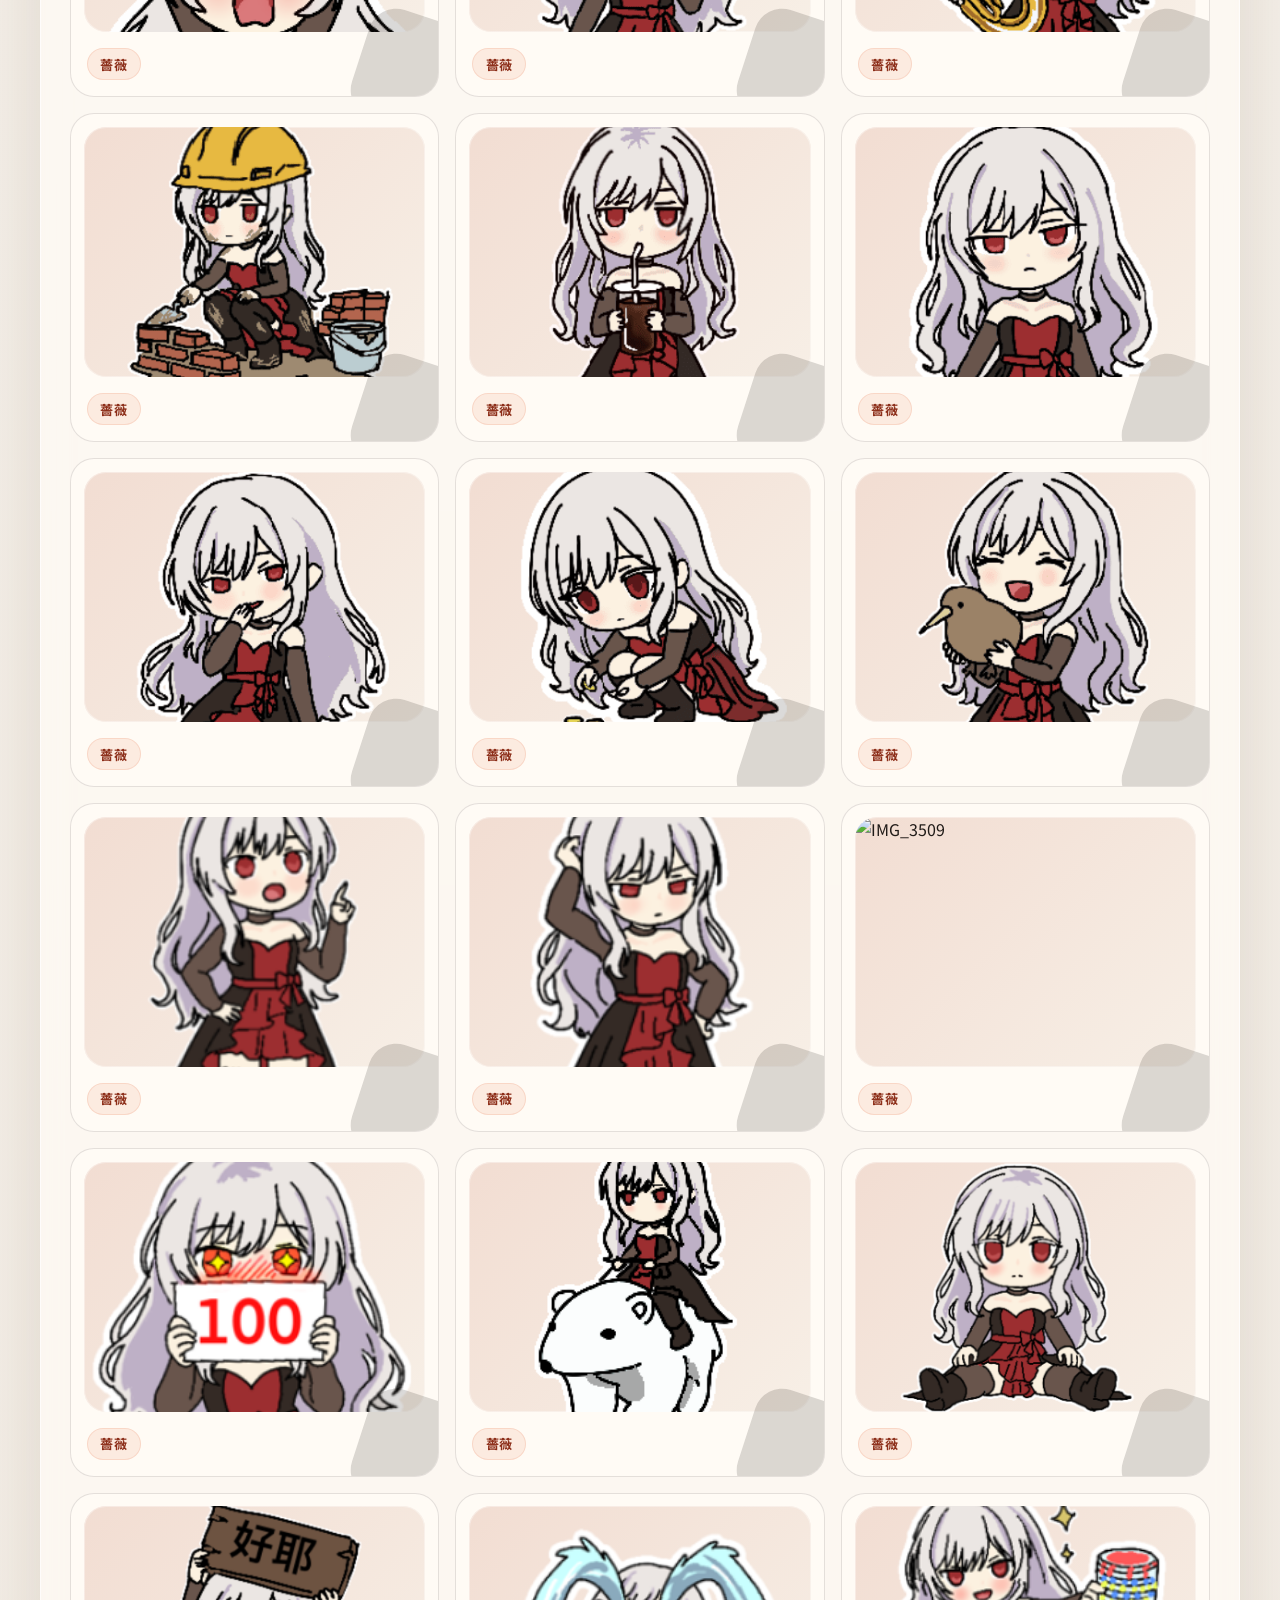
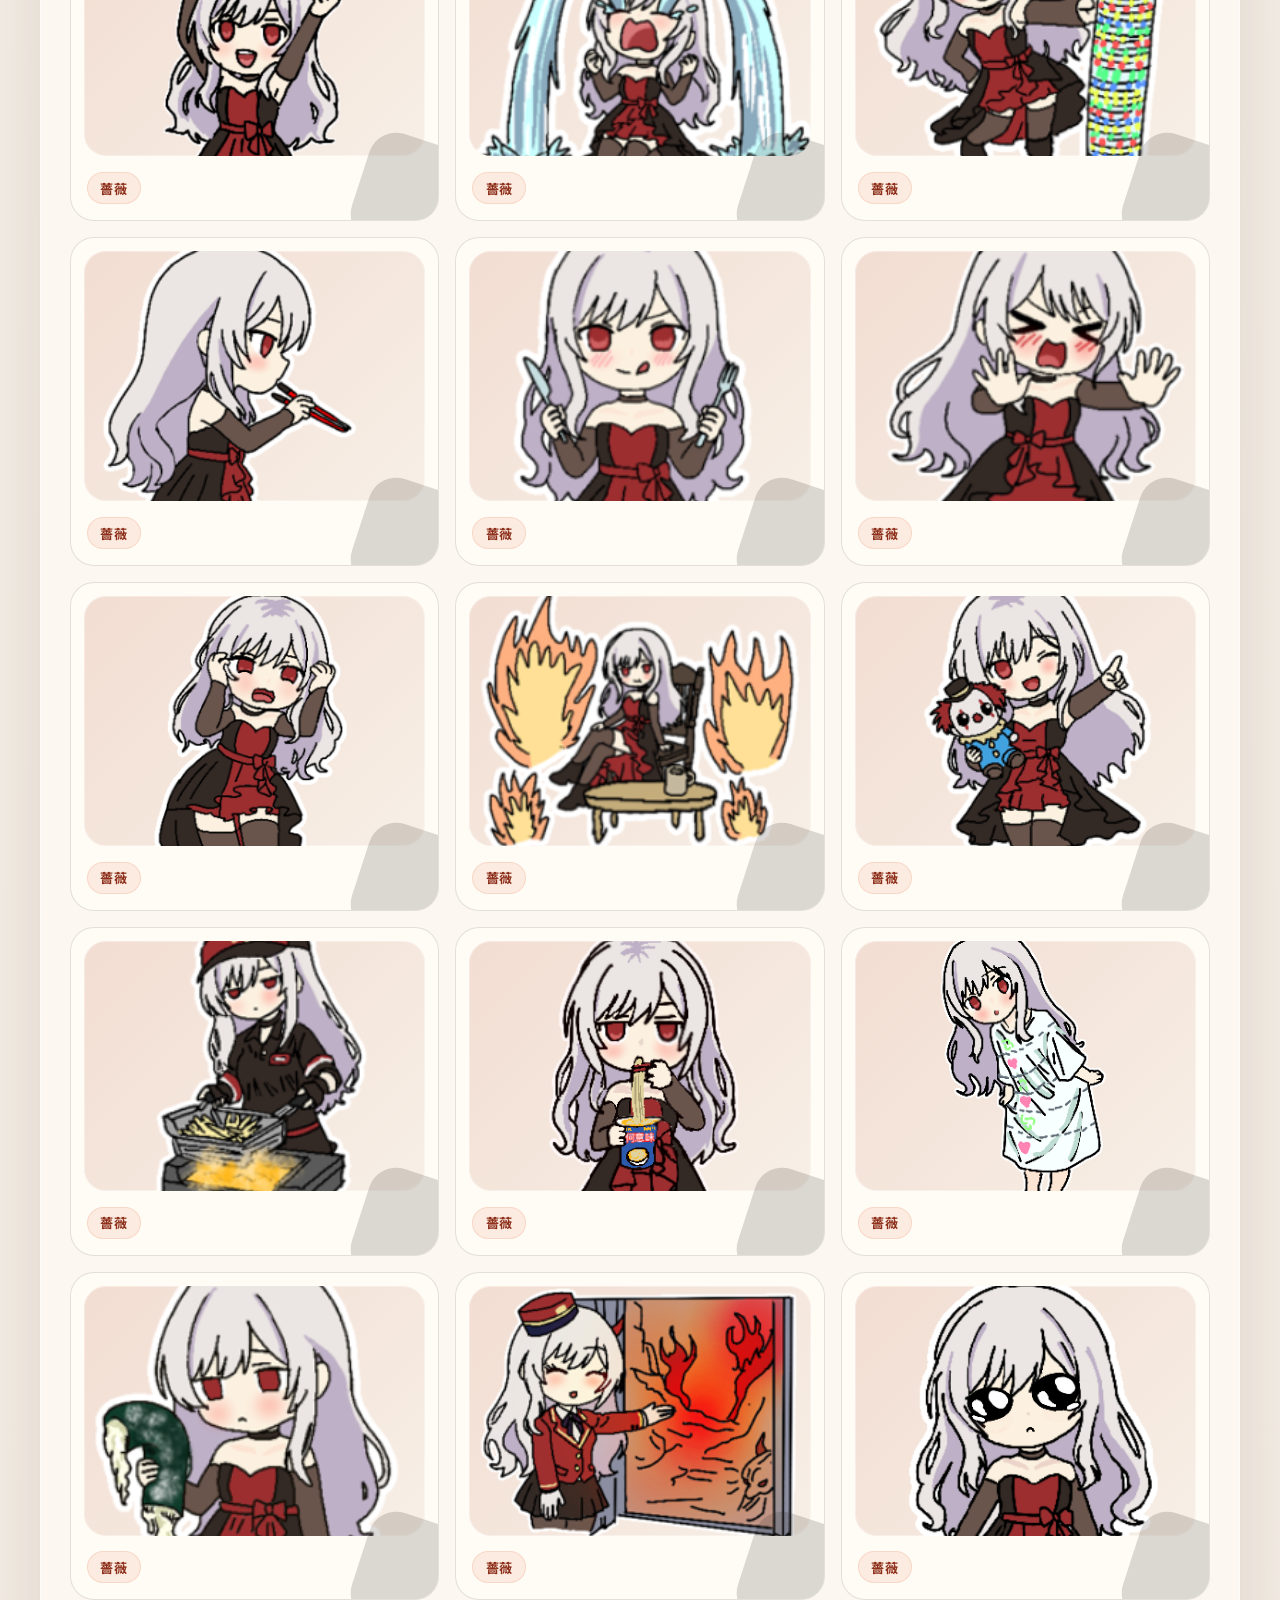
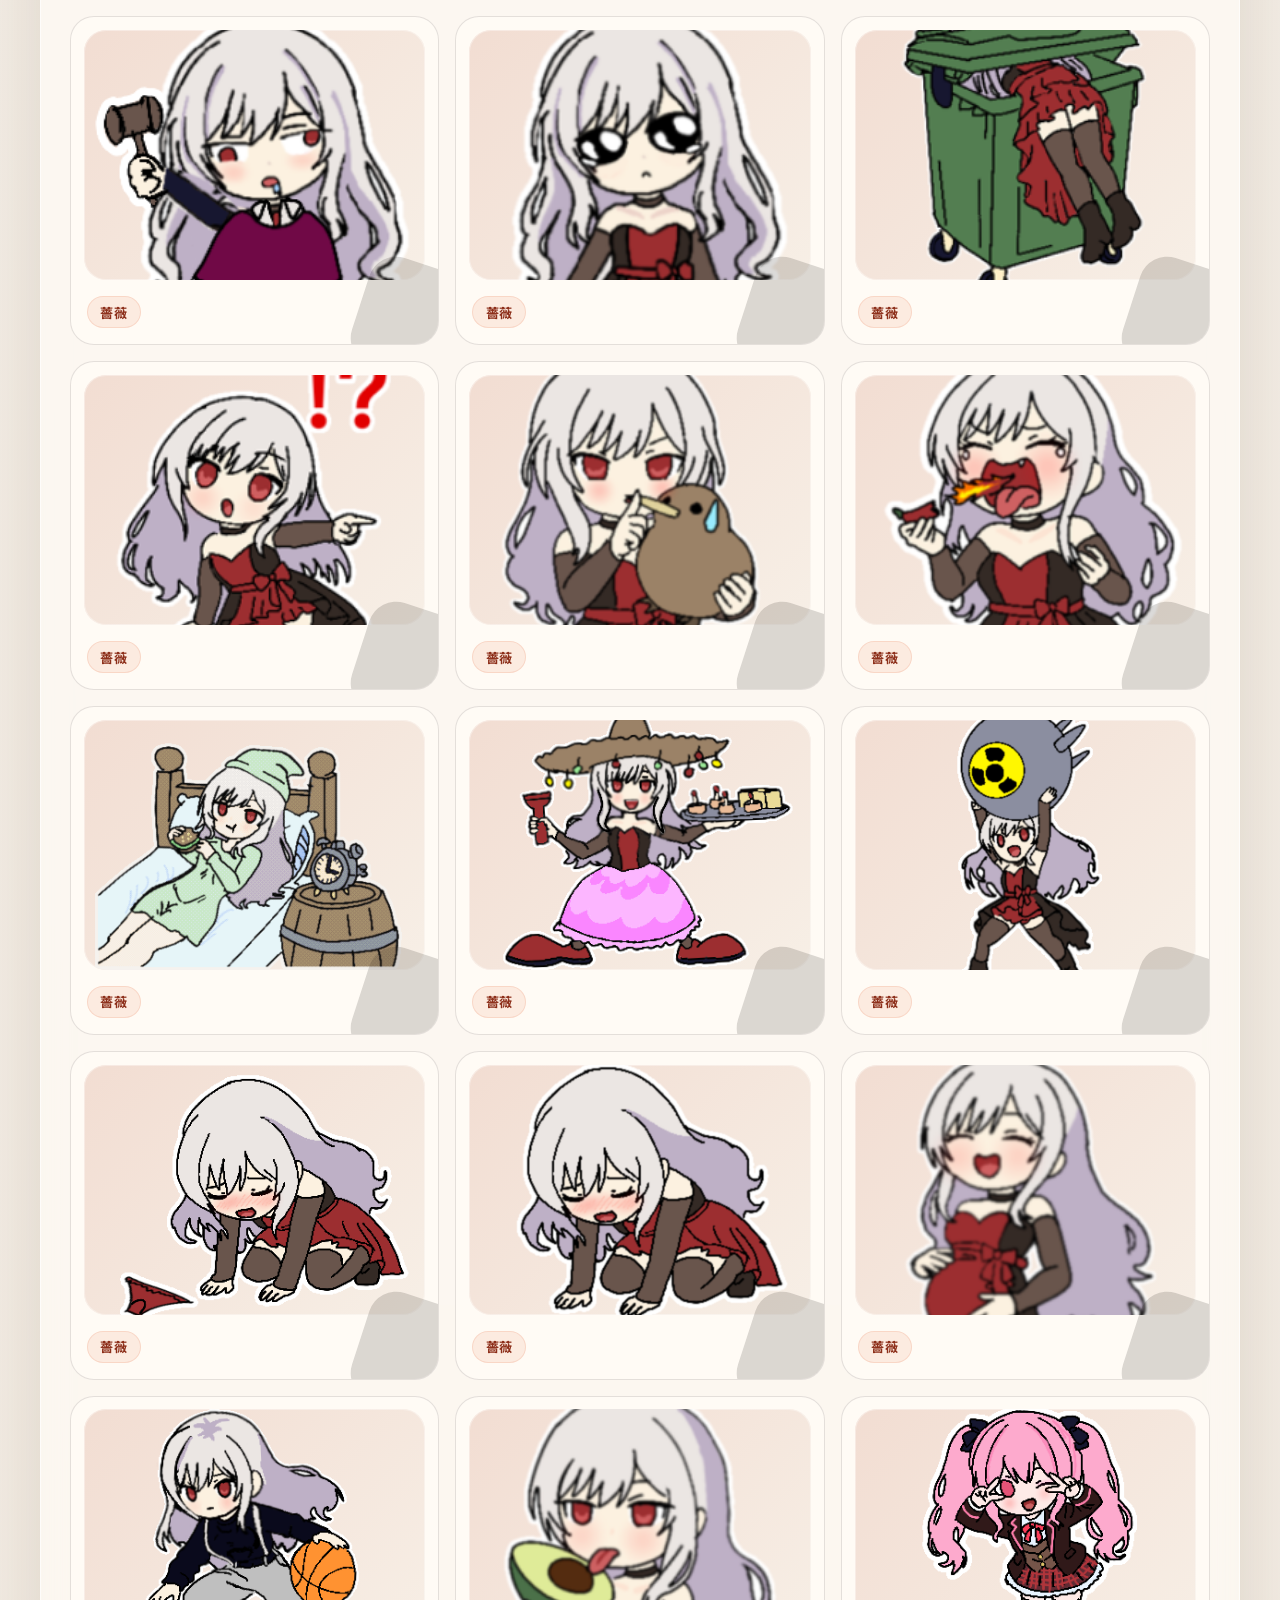
==== commit 75953713: "Improve tablet filler layout and random favicon" ====
--- a/index.html
+++ b/index.html
@@ -14,6 +14,7 @@
       href="https://fonts.googleapis.com/css2?family=Space+Grotesk:wght@400;500;700&family=Noto+Sans+TC:wght@400;500;700;900&display=swap"
       rel="stylesheet"
     />
+    <link id="siteFavicon" rel="icon" type="image/svg+xml" href="./assets/fillers/rose-bubble.svg" />
     <link rel="stylesheet" href="./styles.css" />
   </head>
   <body>
--- a/styles.css
+++ b/styles.css
@@ -1087,6 +1087,25 @@
     position: static;
   }
 
+  .filler-preview-card {
+    order: -1;
+    width: min(100%, 720px);
+    margin-inline: auto;
+  }
+
+  .filler-stage {
+    width: min(100%, 680px);
+    margin-inline: auto;
+  }
+
+  .filler-control-grid {
+    grid-template-columns: repeat(2, minmax(0, 1fr));
+  }
+
+  .filler-panel {
+    gap: 0.9rem;
+  }
+
   .shop-grid {
     grid-template-columns: repeat(2, minmax(0, 1fr));
   }
@@ -1140,7 +1159,6 @@
   }
 
   .filler-preview-card {
-    order: -1;
     padding: 0.8rem;
     gap: 0.75rem;
   }
@@ -1180,6 +1198,7 @@
   }
 
   .filler-toggle-row,
+  .filler-control-grid,
   .filler-button-row {
     grid-template-columns: 1fr;
   }
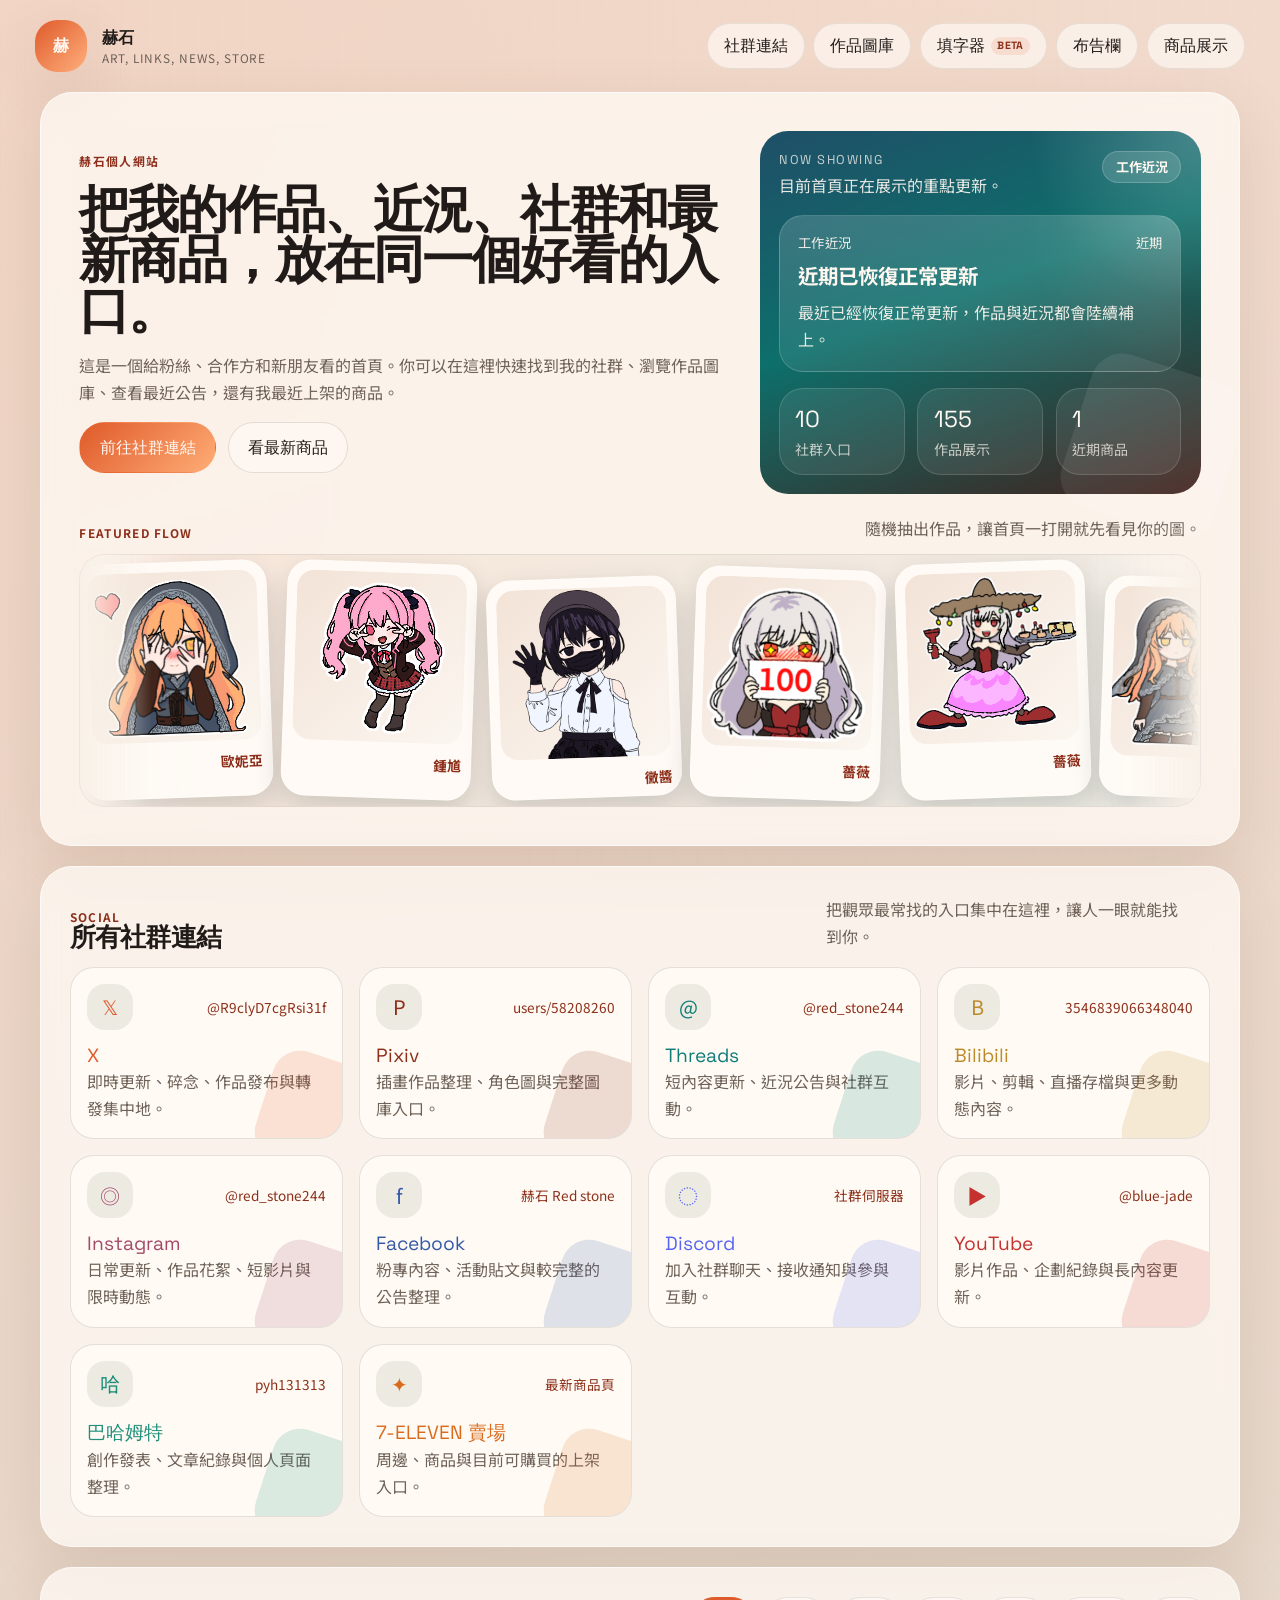
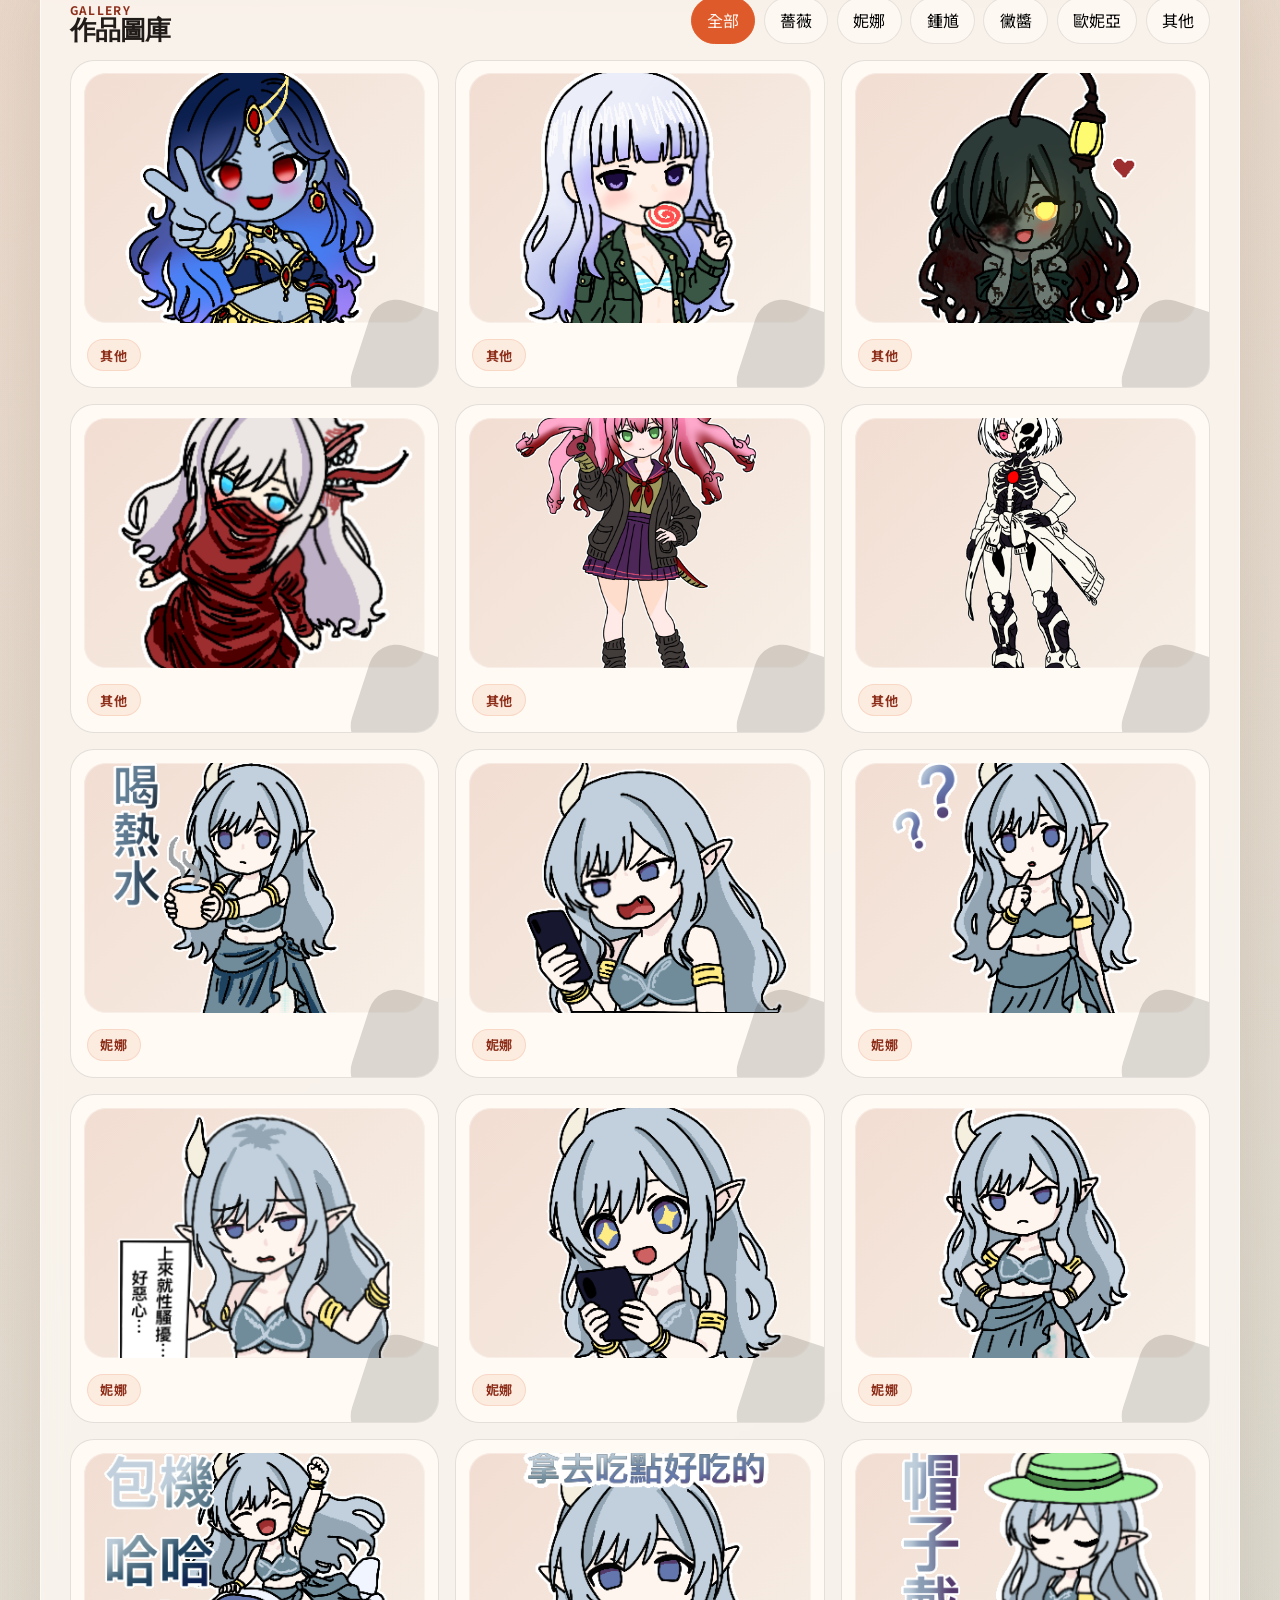
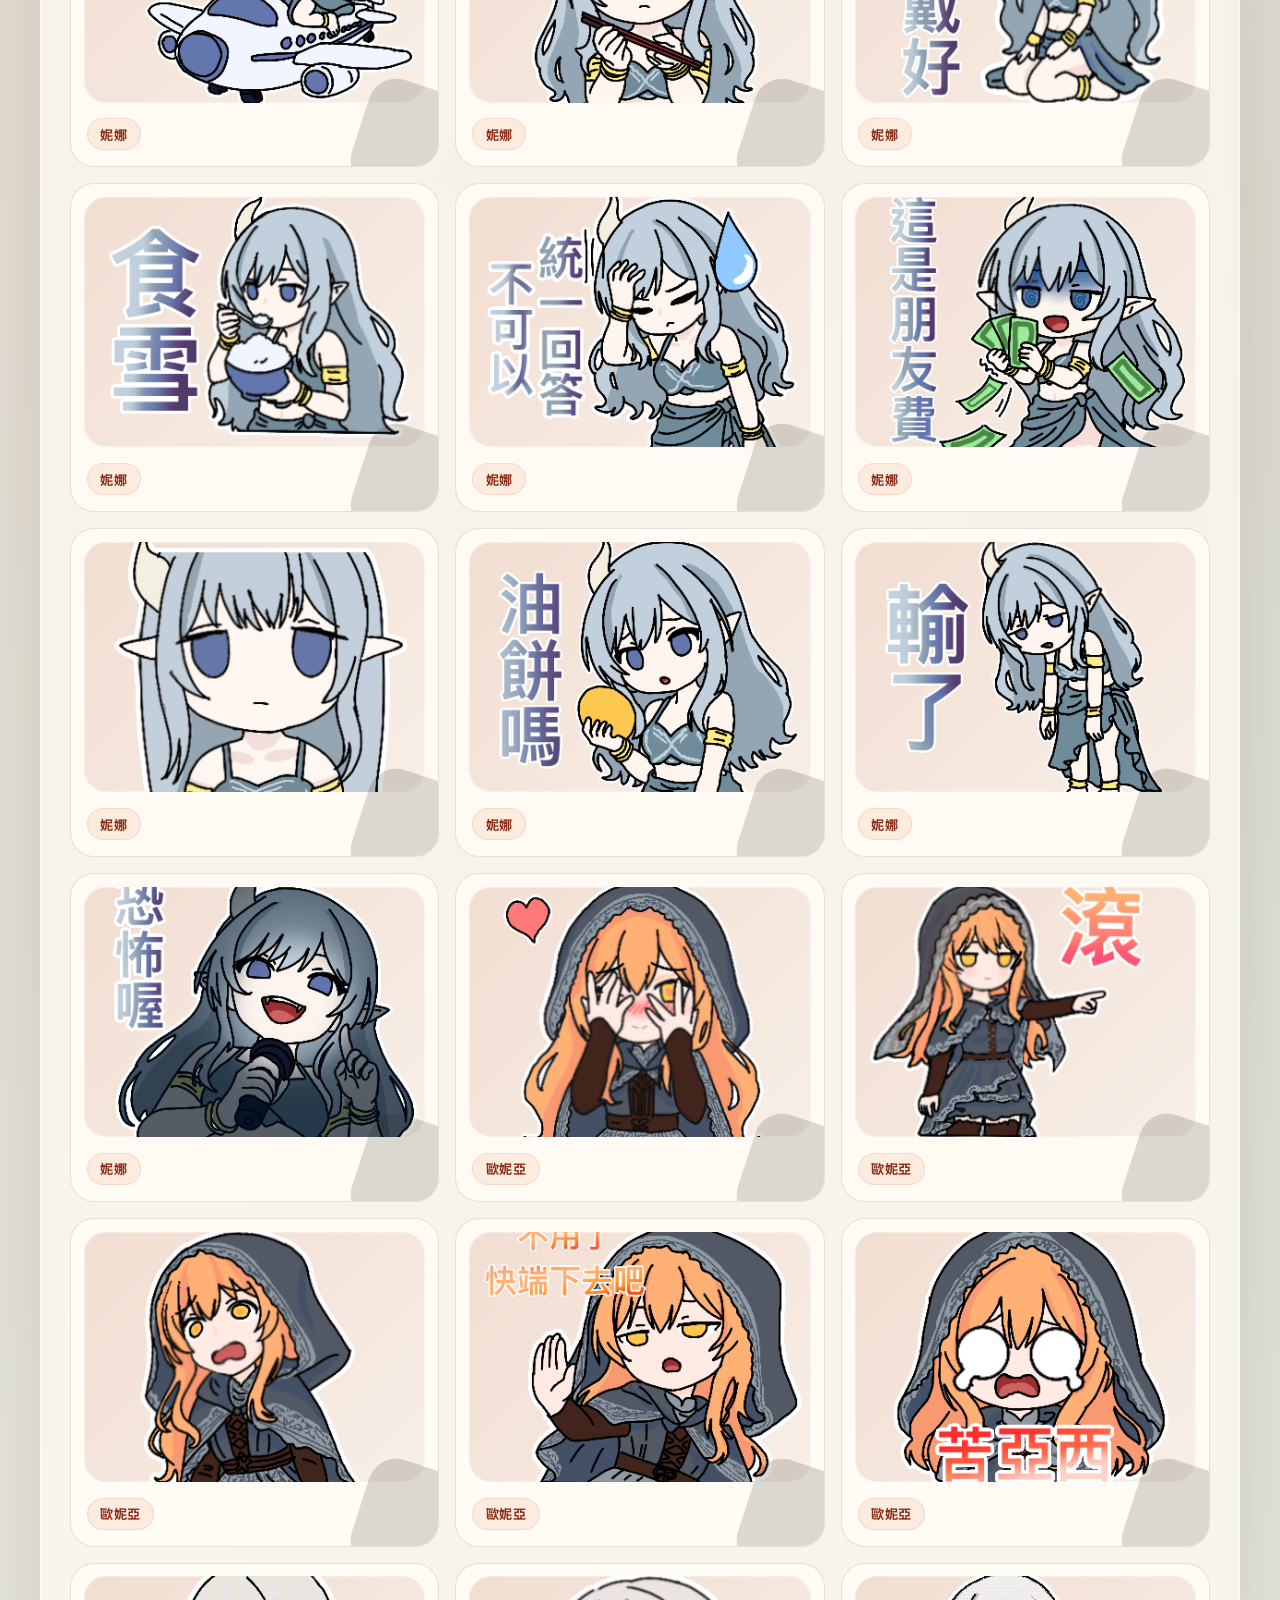
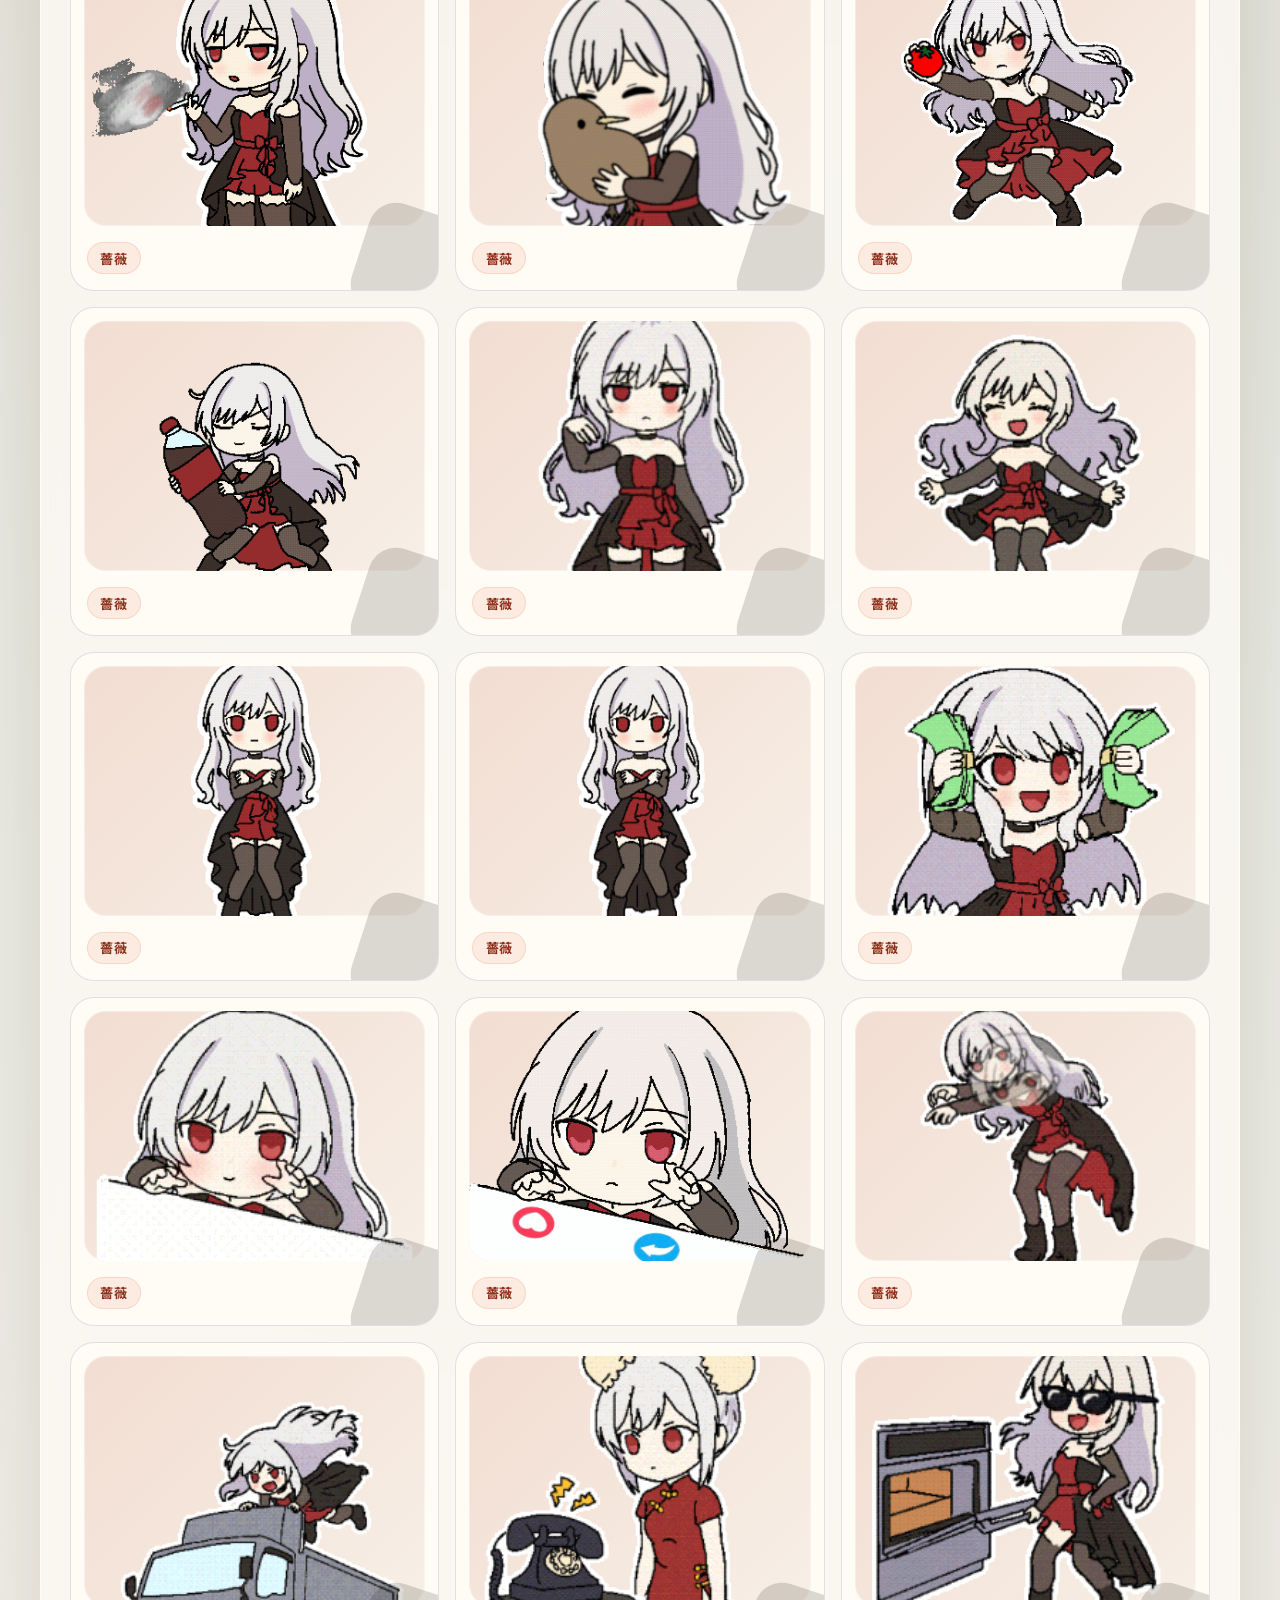
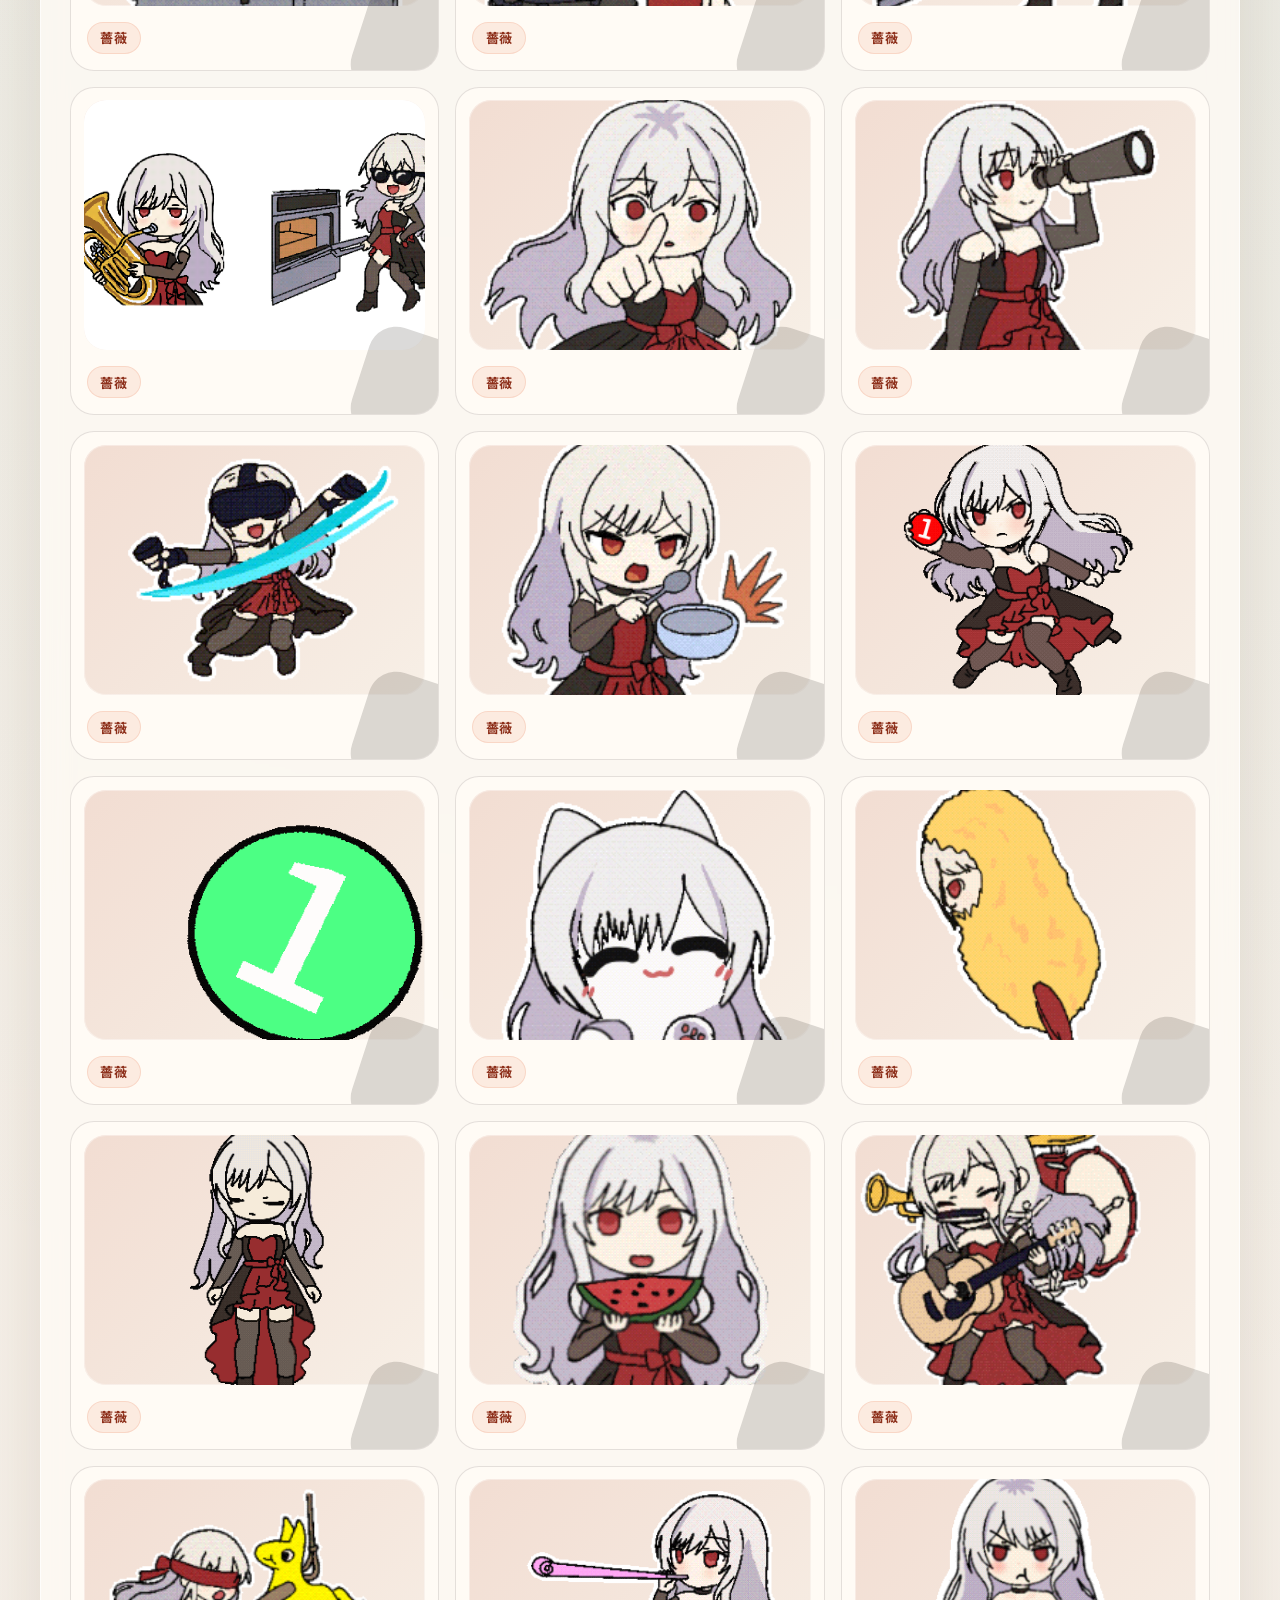
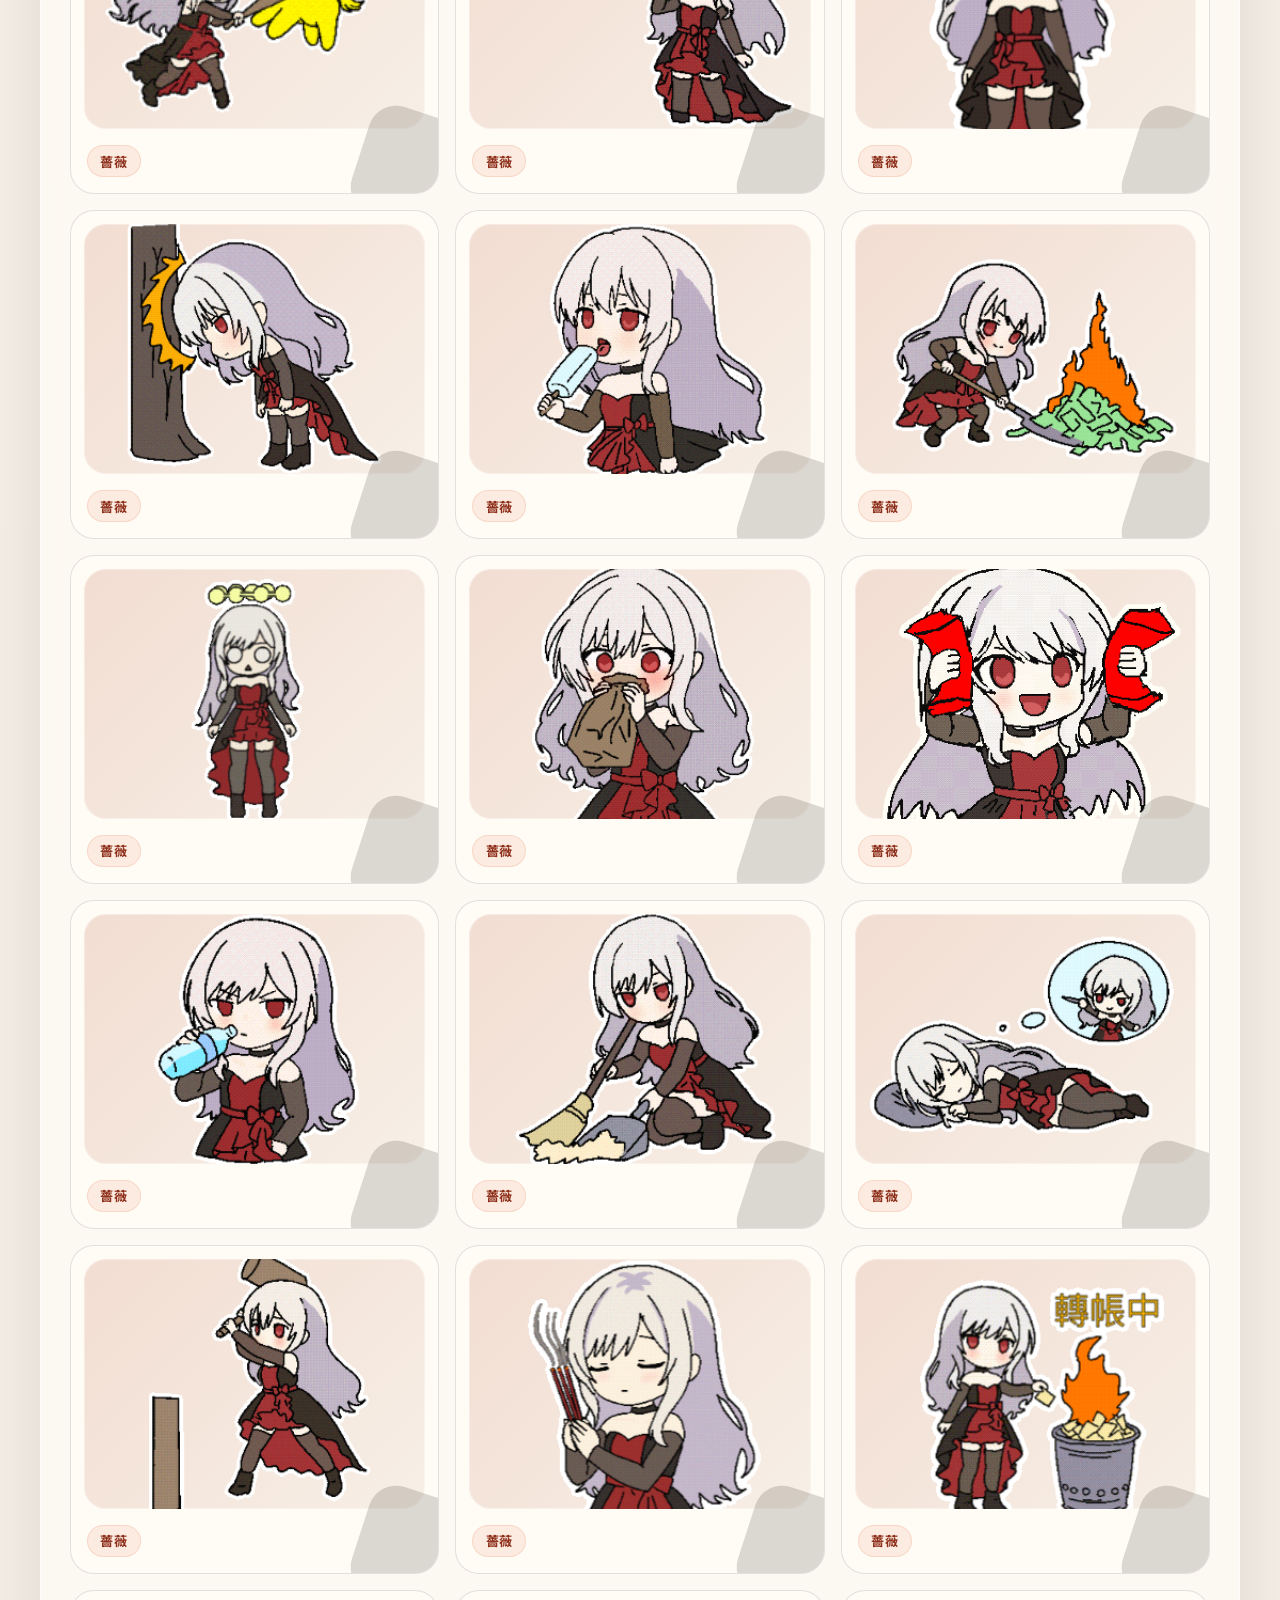
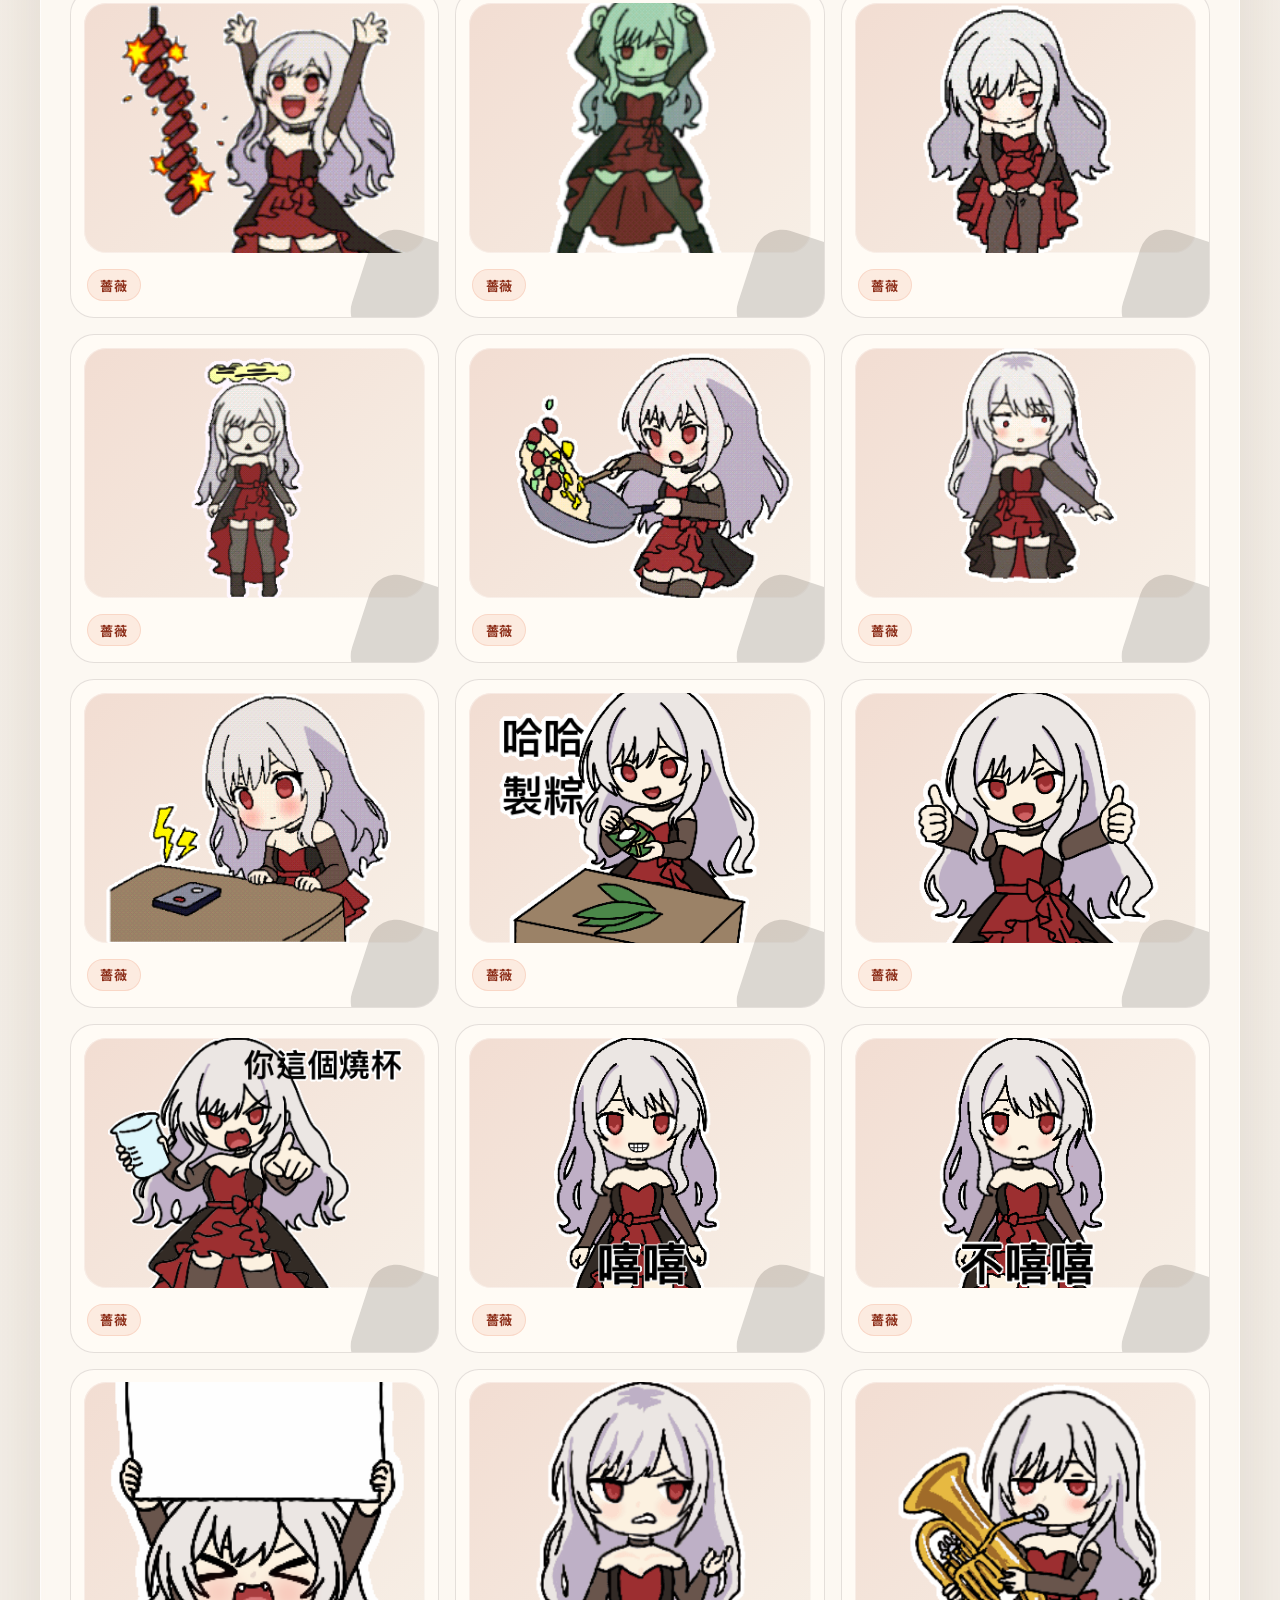
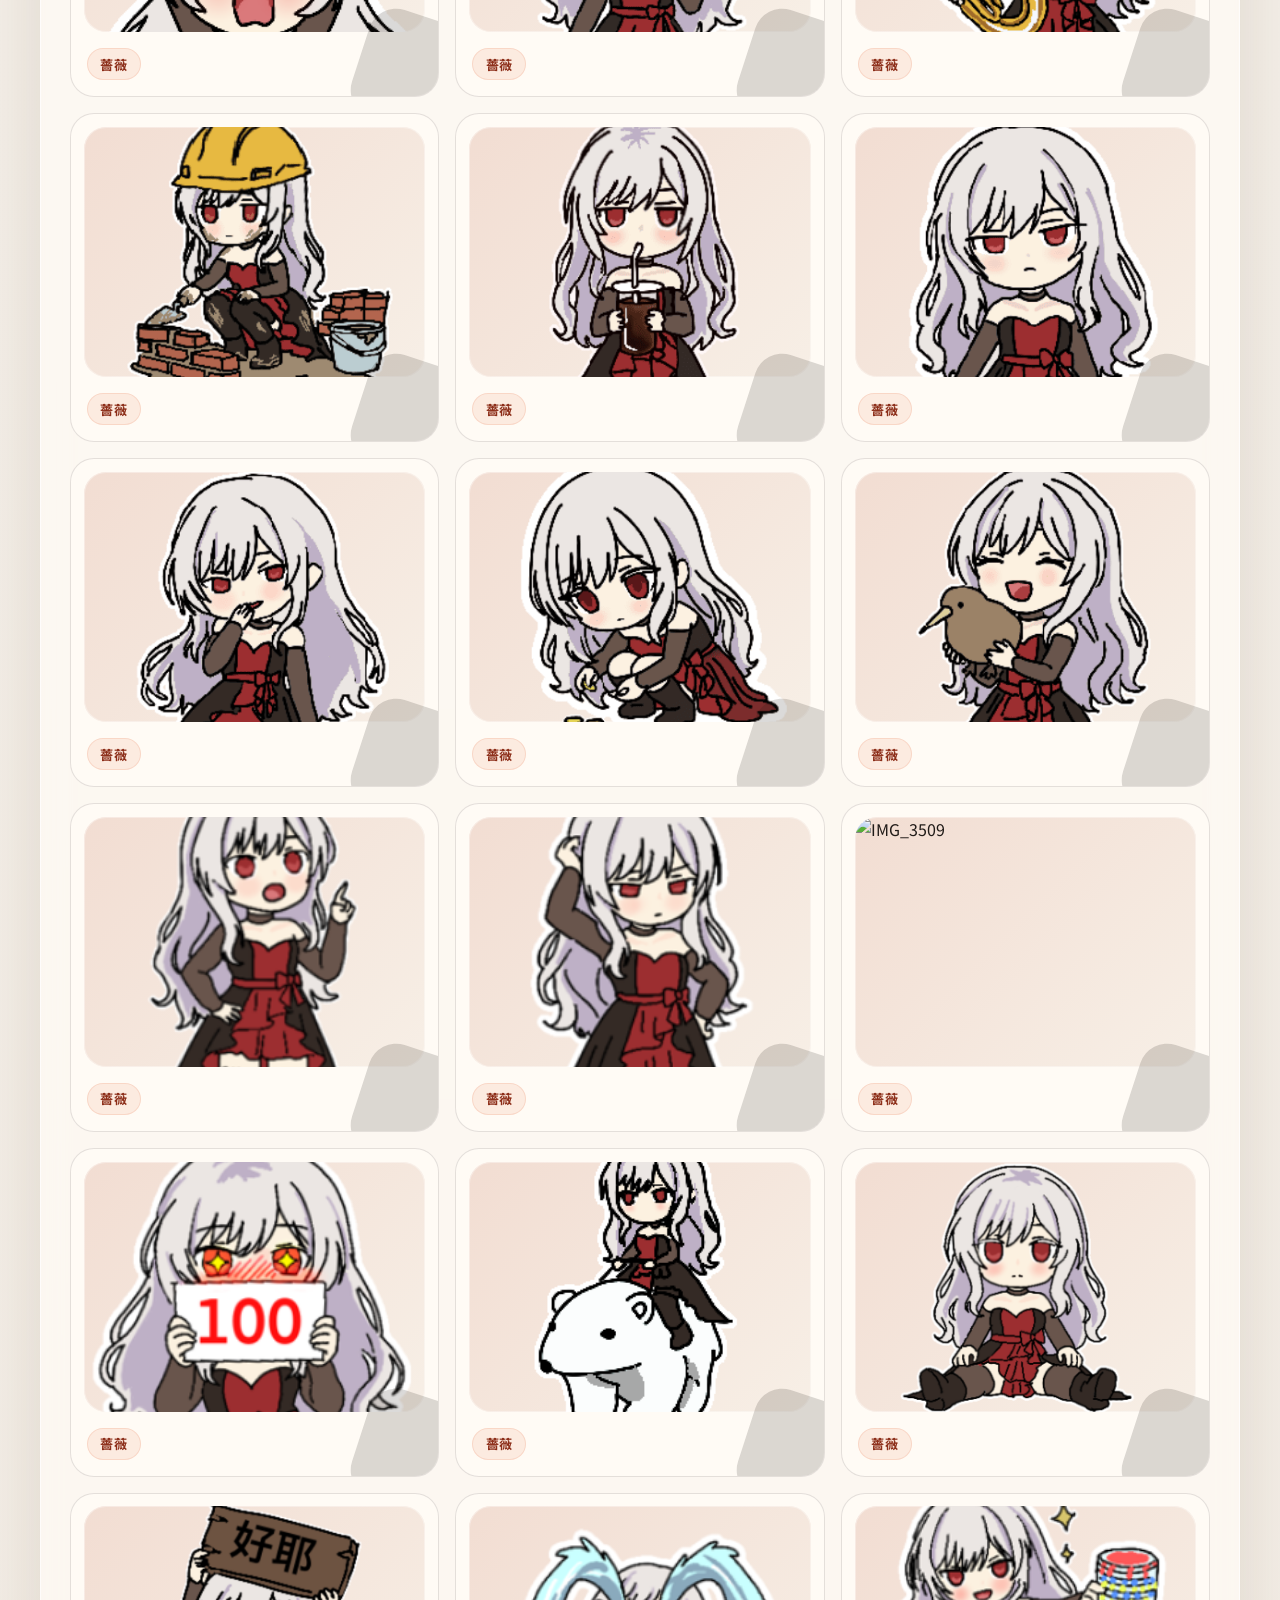
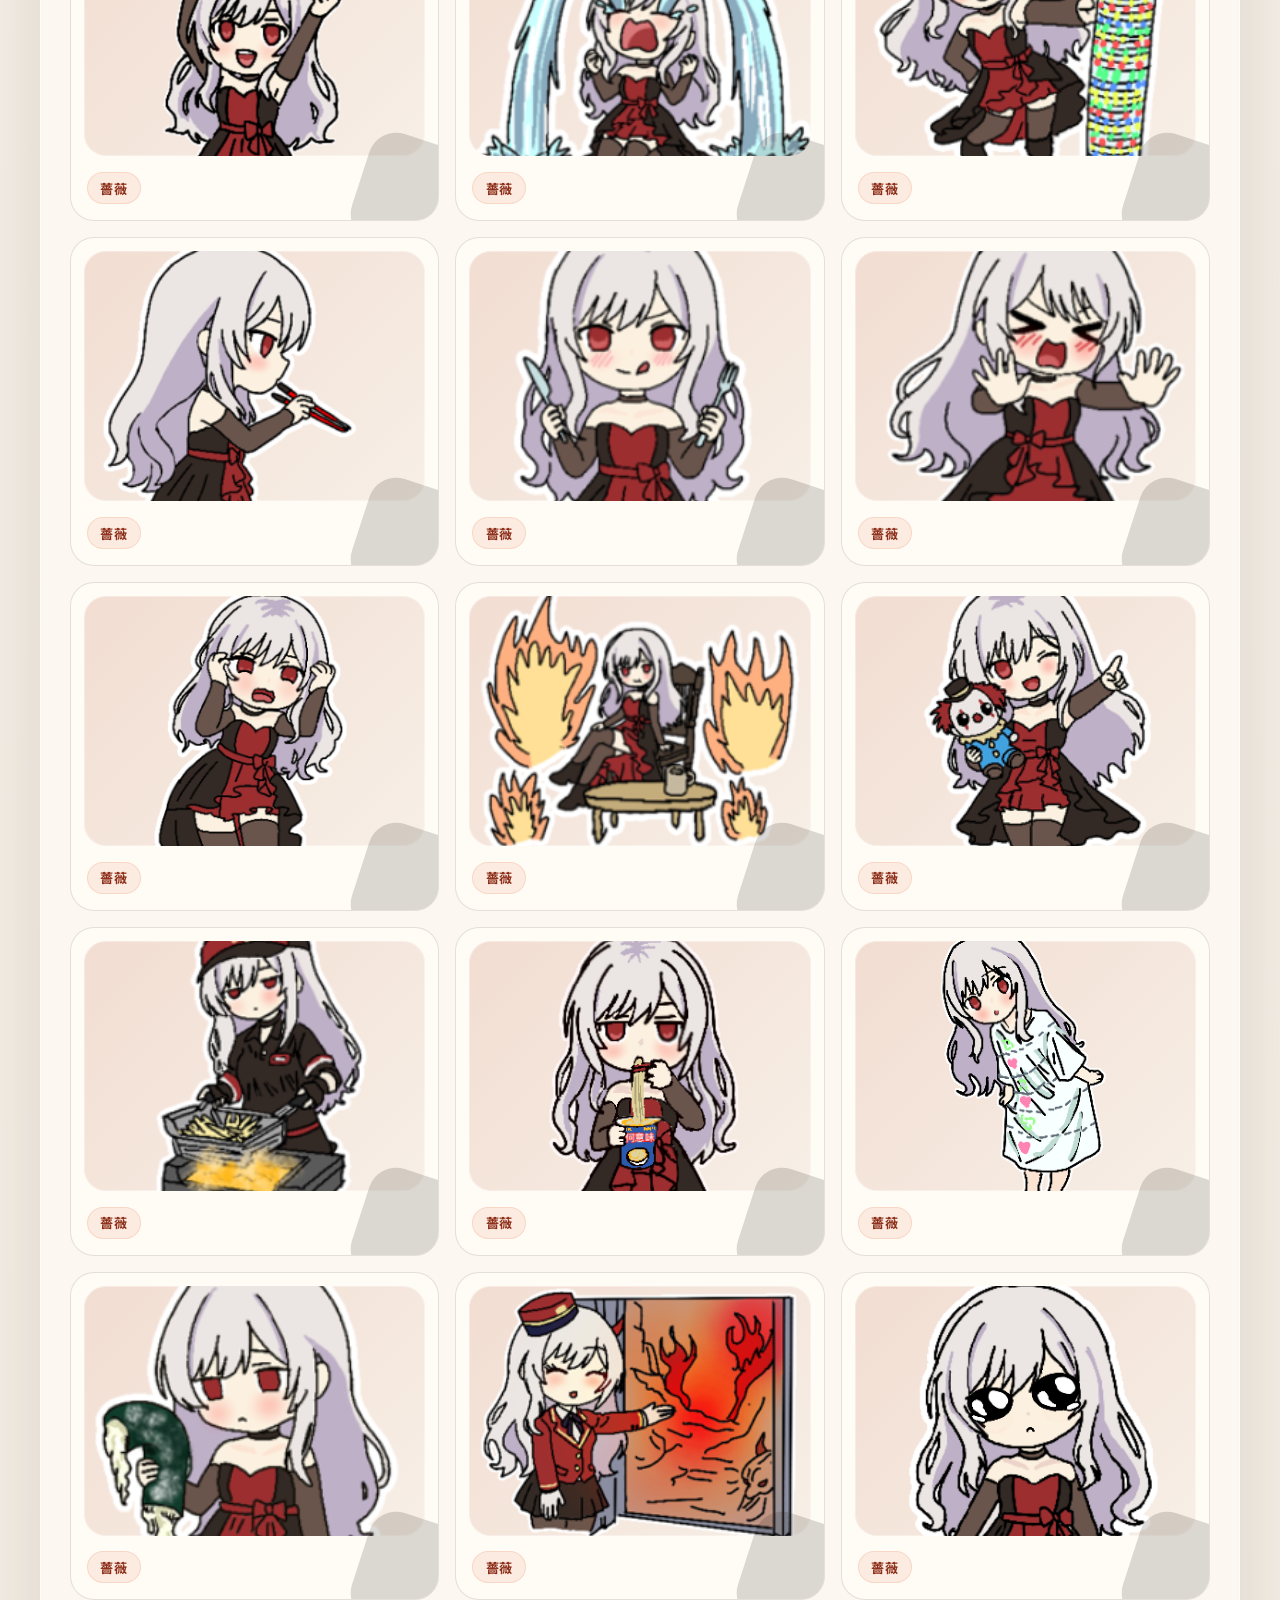
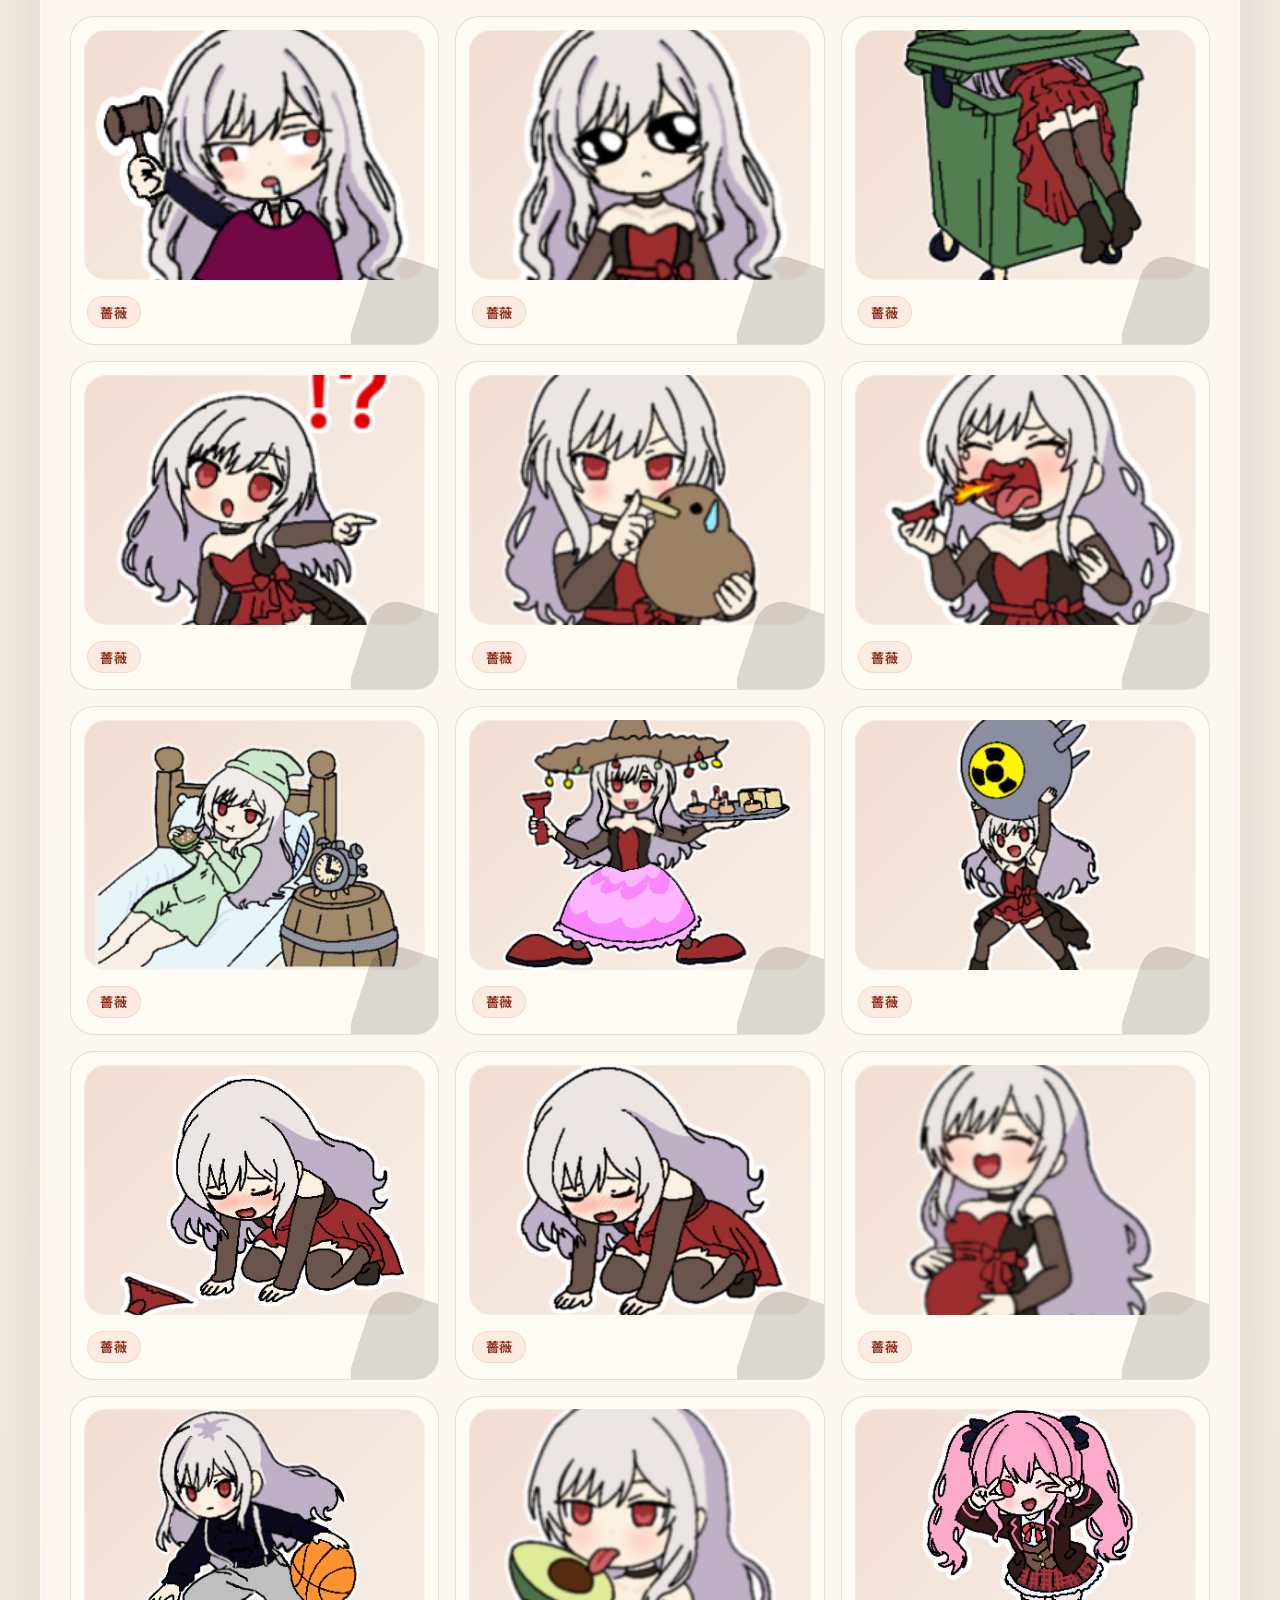
==== commit 0f58b169: "Add editor publishing workflow" ====
--- a/index.html
+++ b/index.html
@@ -137,6 +137,7 @@
     </footer>
 
     <script src="./data/gallery-data.js"></script>
+    <script src="./data/site-content.js"></script>
     <script src="./app.js"></script>
   </body>
 </html>
--- a/styles.css
+++ b/styles.css
@@ -572,6 +572,22 @@
   gap: 0.6rem;
 }
 
+.filler-version {
+  display: inline-flex;
+  align-items: center;
+  min-height: 1.9rem;
+  margin-top: 0.55rem;
+  padding: 0.22rem 0.7rem;
+  border-radius: 999px;
+  background: rgba(223, 90, 42, 0.1);
+  border: 1px solid rgba(223, 90, 42, 0.14);
+  color: var(--accent-deep);
+  font-family: "Space Grotesk", sans-serif;
+  font-size: 0.82rem;
+  font-weight: 700;
+  letter-spacing: 0.04em;
+}
+
 .filler-template-chip {
   width: 92px;
   padding: 0.5rem;
@@ -746,6 +762,11 @@
     radial-gradient(circle at top left, rgba(223, 90, 42, 0.12), transparent 30%),
     linear-gradient(180deg, #f7efe8 0%, #f1e7de 100%);
   border: 1px solid rgba(32, 27, 24, 0.08);
+  touch-action: pan-y;
+}
+
+.filler-stage.is-dragging {
+  touch-action: none;
 }
 
 .filler-stage img {
@@ -753,19 +774,38 @@
   left: 50%;
   top: 50%;
   width: 100%;
+  max-width: none;
   height: auto;
   transform: translate(-50%, -50%);
   object-fit: contain;
   cursor: grab;
   user-select: none;
-}
-
-.filler-stage img.has-image-outline {
+  touch-action: none;
+}
+
+.filler-stage #fillerPreviewArtOutline {
+  z-index: 0;
+  pointer-events: none;
+  opacity: 0;
+  transform: translate(-50%, -50%);
   filter:
-    drop-shadow(var(--image-outline-size) 0 0 rgba(255, 248, 241, 0.98))
-    drop-shadow(calc(var(--image-outline-size) * -1) 0 0 rgba(255, 248, 241, 0.98))
-    drop-shadow(0 var(--image-outline-size) 0 rgba(255, 248, 241, 0.98))
-    drop-shadow(0 calc(var(--image-outline-size) * -1) 0 rgba(255, 248, 241, 0.98));
+    brightness(0) saturate(0%) invert(98%) sepia(14%) saturate(360%) hue-rotate(320deg) brightness(104%) contrast(103%)
+    drop-shadow(var(--image-outline-size, 3px) 0 0 rgba(255, 248, 241, 0.98))
+    drop-shadow(calc(var(--image-outline-size, 3px) * -1) 0 0 rgba(255, 248, 241, 0.98))
+    drop-shadow(0 var(--image-outline-size, 3px) 0 rgba(255, 248, 241, 0.98))
+    drop-shadow(0 calc(var(--image-outline-size, 3px) * -1) 0 rgba(255, 248, 241, 0.98))
+    drop-shadow(calc(var(--image-outline-size, 3px) * 0.7) calc(var(--image-outline-size, 3px) * 0.7) 0 rgba(255, 248, 241, 0.98))
+    drop-shadow(calc(var(--image-outline-size, 3px) * -0.7) calc(var(--image-outline-size, 3px) * 0.7) 0 rgba(255, 248, 241, 0.98))
+    drop-shadow(calc(var(--image-outline-size, 3px) * 0.7) calc(var(--image-outline-size, 3px) * -0.7) 0 rgba(255, 248, 241, 0.98))
+    drop-shadow(calc(var(--image-outline-size, 3px) * -0.7) calc(var(--image-outline-size, 3px) * -0.7) 0 rgba(255, 248, 241, 0.98));
+}
+
+.filler-stage #fillerPreviewArtOutline.is-visible {
+  opacity: 1;
+}
+
+.filler-stage #fillerPreviewArt {
+  z-index: 1;
 }
 
 .filler-stage img.is-dragging {
@@ -774,24 +814,25 @@
 
 .filler-preview-text {
   position: absolute;
+  z-index: 2;
   transform: translate(-50%, -50%);
   color: #7c2d1c;
   text-align: center;
   font-weight: 900;
   letter-spacing: 0.02em;
-  text-wrap: balance;
+  white-space: pre-wrap;
+  overflow-wrap: anywhere;
+  word-break: break-word;
   text-shadow: 0 10px 18px rgba(124, 45, 28, 0.14);
   cursor: grab;
   user-select: none;
+  touch-action: none;
 }
 
 .filler-preview-text.has-outline {
-  text-shadow:
-    var(--outline-size) var(--outline-size) 0 rgba(255, 248, 241, 0.95),
-    calc(var(--outline-size) * -1) var(--outline-size) 0 rgba(255, 248, 241, 0.95),
-    var(--outline-size) calc(var(--outline-size) * -1) 0 rgba(255, 248, 241, 0.95),
-    calc(var(--outline-size) * -1) calc(var(--outline-size) * -1) 0 rgba(255, 248, 241, 0.95),
-    0 10px 18px rgba(124, 45, 28, 0.14);
+  -webkit-text-stroke: var(--outline-size) rgba(255, 248, 241, 0.95);
+  paint-order: stroke fill;
+  text-shadow: 0 10px 18px rgba(124, 45, 28, 0.14);
 }
 
 .filler-preview-text.is-dragging {
@@ -801,6 +842,186 @@
 .filler-empty {
   color: var(--muted);
   line-height: 1.7;
+}
+
+.editor-shell {
+  display: grid;
+  gap: 1rem;
+  padding: clamp(1.2rem, 3vw, 2rem);
+}
+
+.editor-shell.is-hidden {
+  display: none;
+}
+
+.editor-card,
+.editor-board-card {
+  padding: 1rem;
+  border-radius: var(--radius-lg);
+  background: var(--card-strong);
+  border: 1px solid var(--line);
+}
+
+.editor-login-card {
+  width: min(100%, 30rem);
+  justify-self: center;
+  display: grid;
+  gap: 1rem;
+}
+
+.editor-title {
+  font-size: clamp(1.8rem, 3vw, 3rem);
+  line-height: 1;
+}
+
+.editor-copy,
+.editor-note,
+.editor-status {
+  color: var(--muted);
+  line-height: 1.6;
+}
+
+.editor-password-input {
+  width: 100%;
+  min-height: 3rem;
+  padding: 0.7rem 0.9rem;
+  border-radius: 16px;
+  border: 1px solid rgba(32, 27, 24, 0.12);
+  background: rgba(255, 251, 246, 0.88);
+  color: var(--ink);
+  font-size: 1rem;
+}
+
+.editor-grid {
+  display: grid;
+  grid-template-columns: repeat(3, minmax(0, 1fr));
+  gap: 1rem;
+}
+
+.editor-board-card {
+  display: grid;
+  gap: 0.9rem;
+}
+
+.editor-board-head {
+  display: flex;
+  align-items: center;
+  justify-content: space-between;
+}
+
+.editor-actions {
+  display: flex;
+  flex-wrap: wrap;
+  gap: 0.75rem;
+}
+
+.editor-gallery-toolbar {
+  display: grid;
+  grid-template-columns: minmax(0, 2fr) minmax(12rem, 1fr);
+  gap: 1rem;
+  margin: 1rem 0 1.25rem;
+}
+
+.editor-publish-card {
+  margin-top: 1.2rem;
+  padding: 1.2rem;
+  border-radius: 28px;
+  border: 1px solid rgba(32, 27, 24, 0.08);
+  background: rgba(255, 251, 246, 0.74);
+}
+
+.editor-publish-grid {
+  display: grid;
+  grid-template-columns: repeat(2, minmax(0, 1fr));
+  gap: 1rem;
+}
+
+.editor-inline-actions {
+  display: flex;
+  align-items: center;
+  gap: 0.65rem;
+}
+
+.editor-subheading {
+  margin-top: 1.2rem;
+}
+
+.editor-source-badge {
+  display: inline-flex;
+  align-items: center;
+  min-height: 2rem;
+  padding: 0.2rem 0.7rem;
+  border-radius: 999px;
+  background: rgba(223, 90, 42, 0.12);
+  color: var(--accent-deep);
+  font-size: 0.82rem;
+  font-weight: 700;
+  letter-spacing: 0.04em;
+}
+
+.editor-remove-button {
+  min-height: 2.4rem;
+}
+
+.editor-gallery-preview-wrap {
+  aspect-ratio: 1 / 1;
+  overflow: hidden;
+  border-radius: 24px;
+  background:
+    radial-gradient(circle at 20% 20%, rgba(223, 90, 42, 0.18), transparent 42%),
+    linear-gradient(180deg, rgba(255, 250, 244, 0.95), rgba(247, 239, 231, 0.95));
+  border: 1px solid rgba(32, 27, 24, 0.08);
+}
+
+.editor-gallery-preview {
+  width: 100%;
+  height: 100%;
+  object-fit: contain;
+  display: block;
+}
+
+.editor-empty-state {
+  grid-column: 1 / -1;
+  padding: 1.1rem 1.2rem;
+  border-radius: 22px;
+  border: 1px dashed rgba(32, 27, 24, 0.16);
+  color: var(--muted);
+  background: rgba(255, 251, 246, 0.65);
+}
+
+@media (max-width: 1024px) {
+  .editor-grid {
+    grid-template-columns: repeat(2, minmax(0, 1fr));
+  }
+
+  .editor-gallery-toolbar {
+    grid-template-columns: 1fr;
+  }
+
+  .editor-publish-grid {
+    grid-template-columns: 1fr;
+  }
+}
+
+@media (max-width: 720px) {
+  .editor-grid {
+    grid-template-columns: minmax(0, 1fr);
+  }
+
+  .editor-actions {
+    display: grid;
+    grid-template-columns: repeat(2, minmax(0, 1fr));
+  }
+
+  .editor-board-head {
+    align-items: start;
+    gap: 0.75rem;
+  }
+
+  .editor-inline-actions {
+    flex-wrap: wrap;
+    justify-content: end;
+  }
 }
 
 .gallery-filters {
